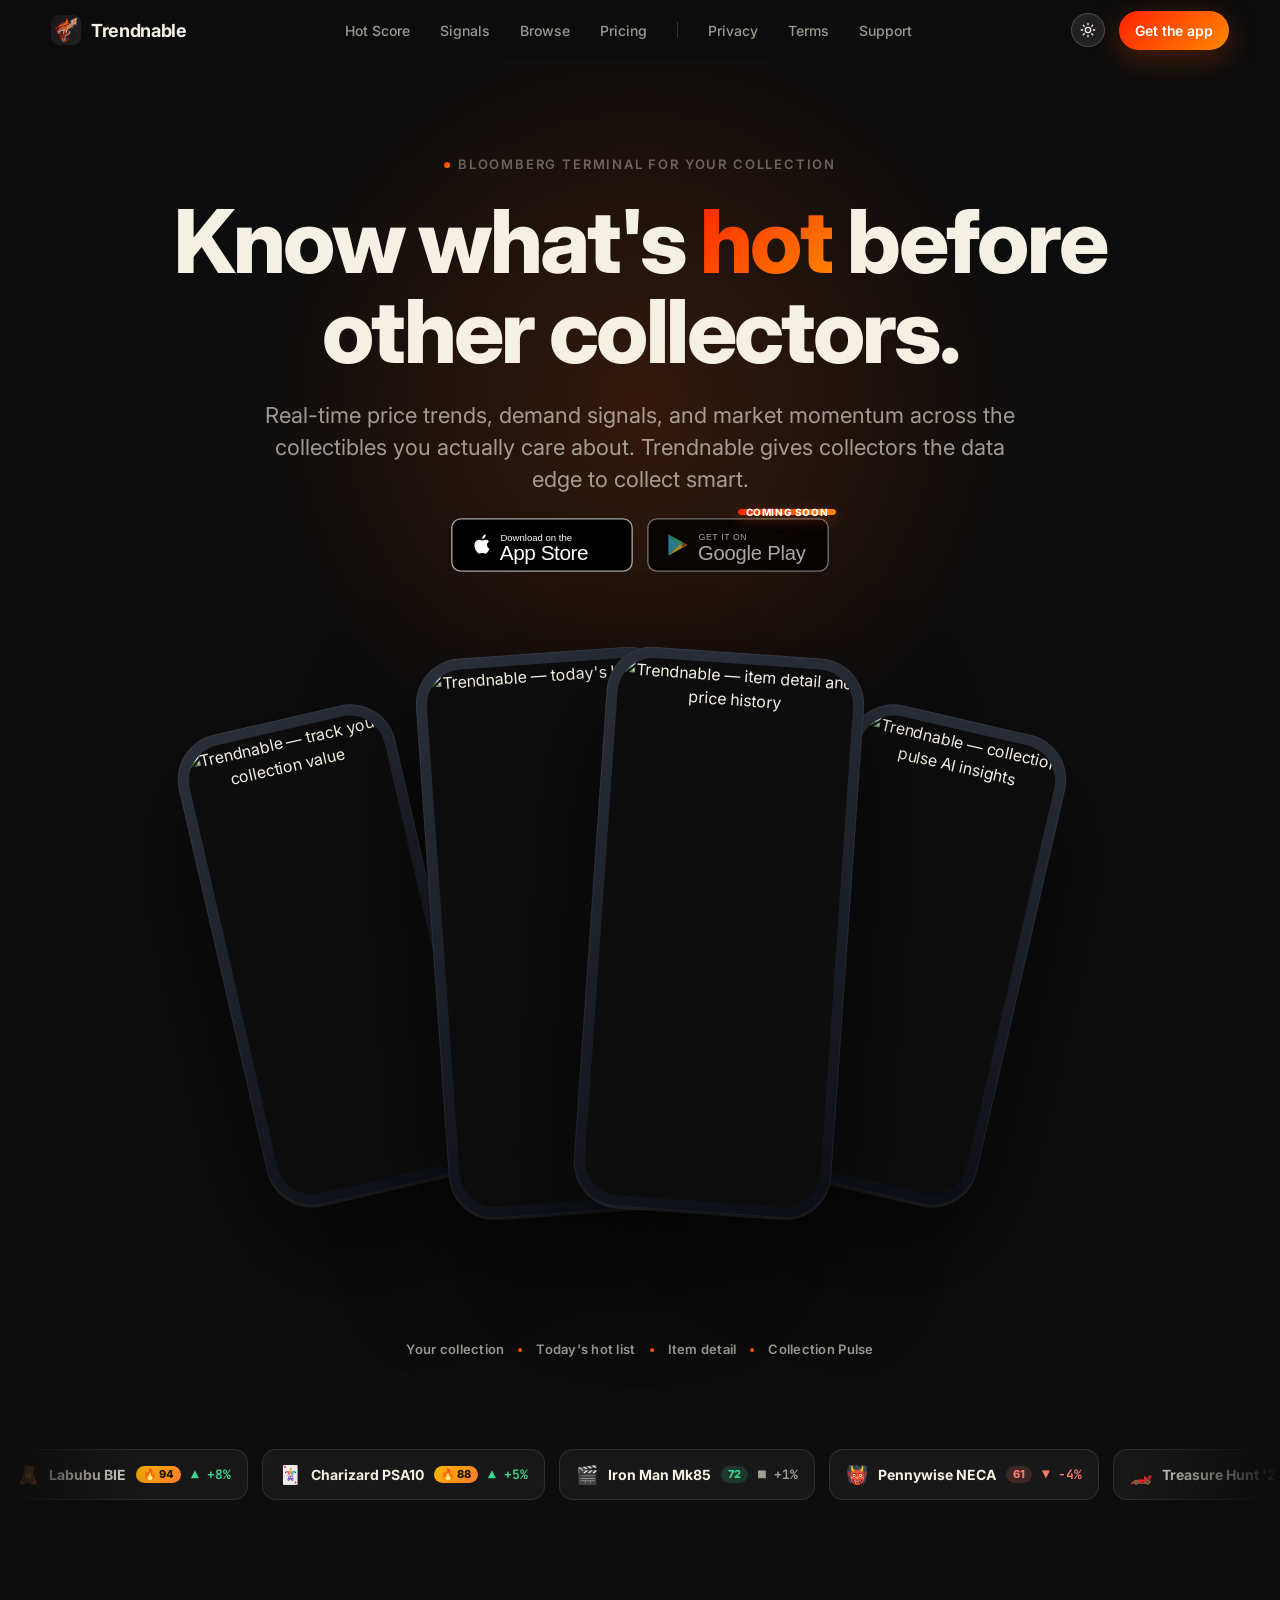
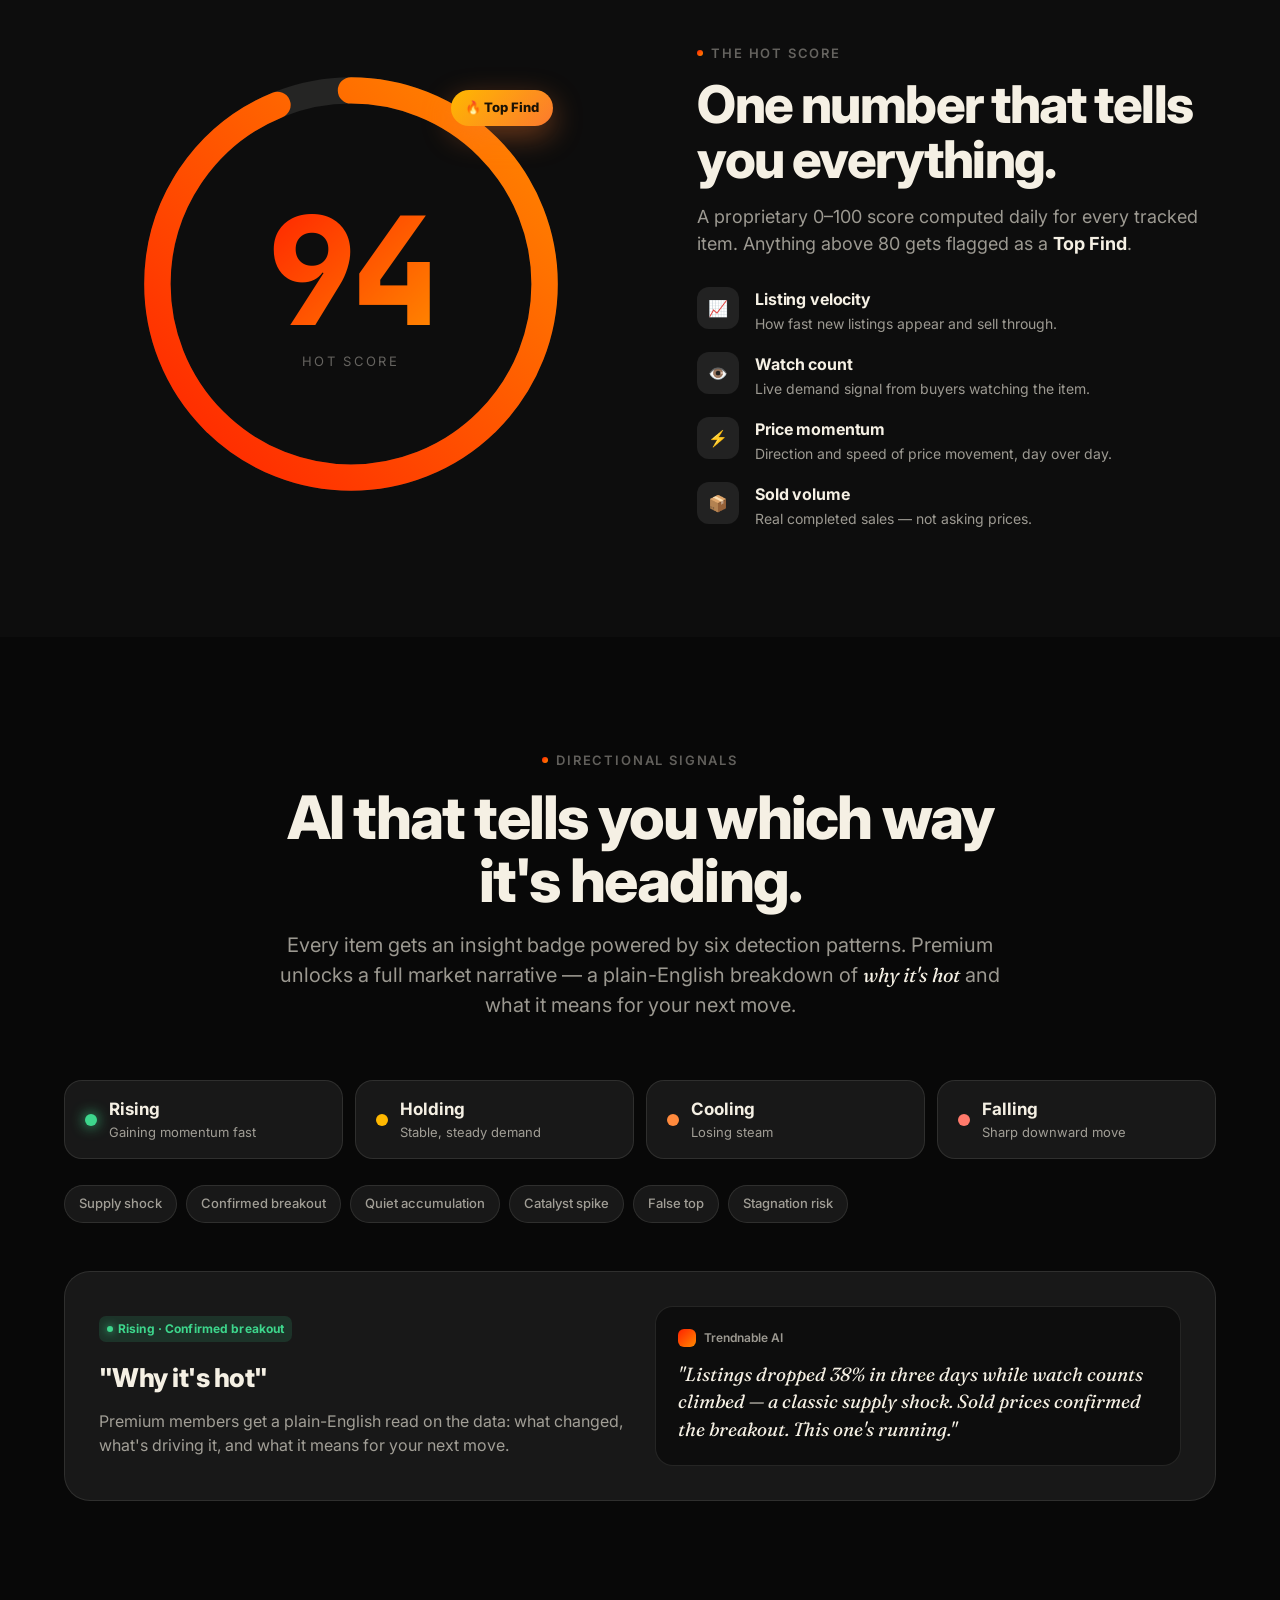
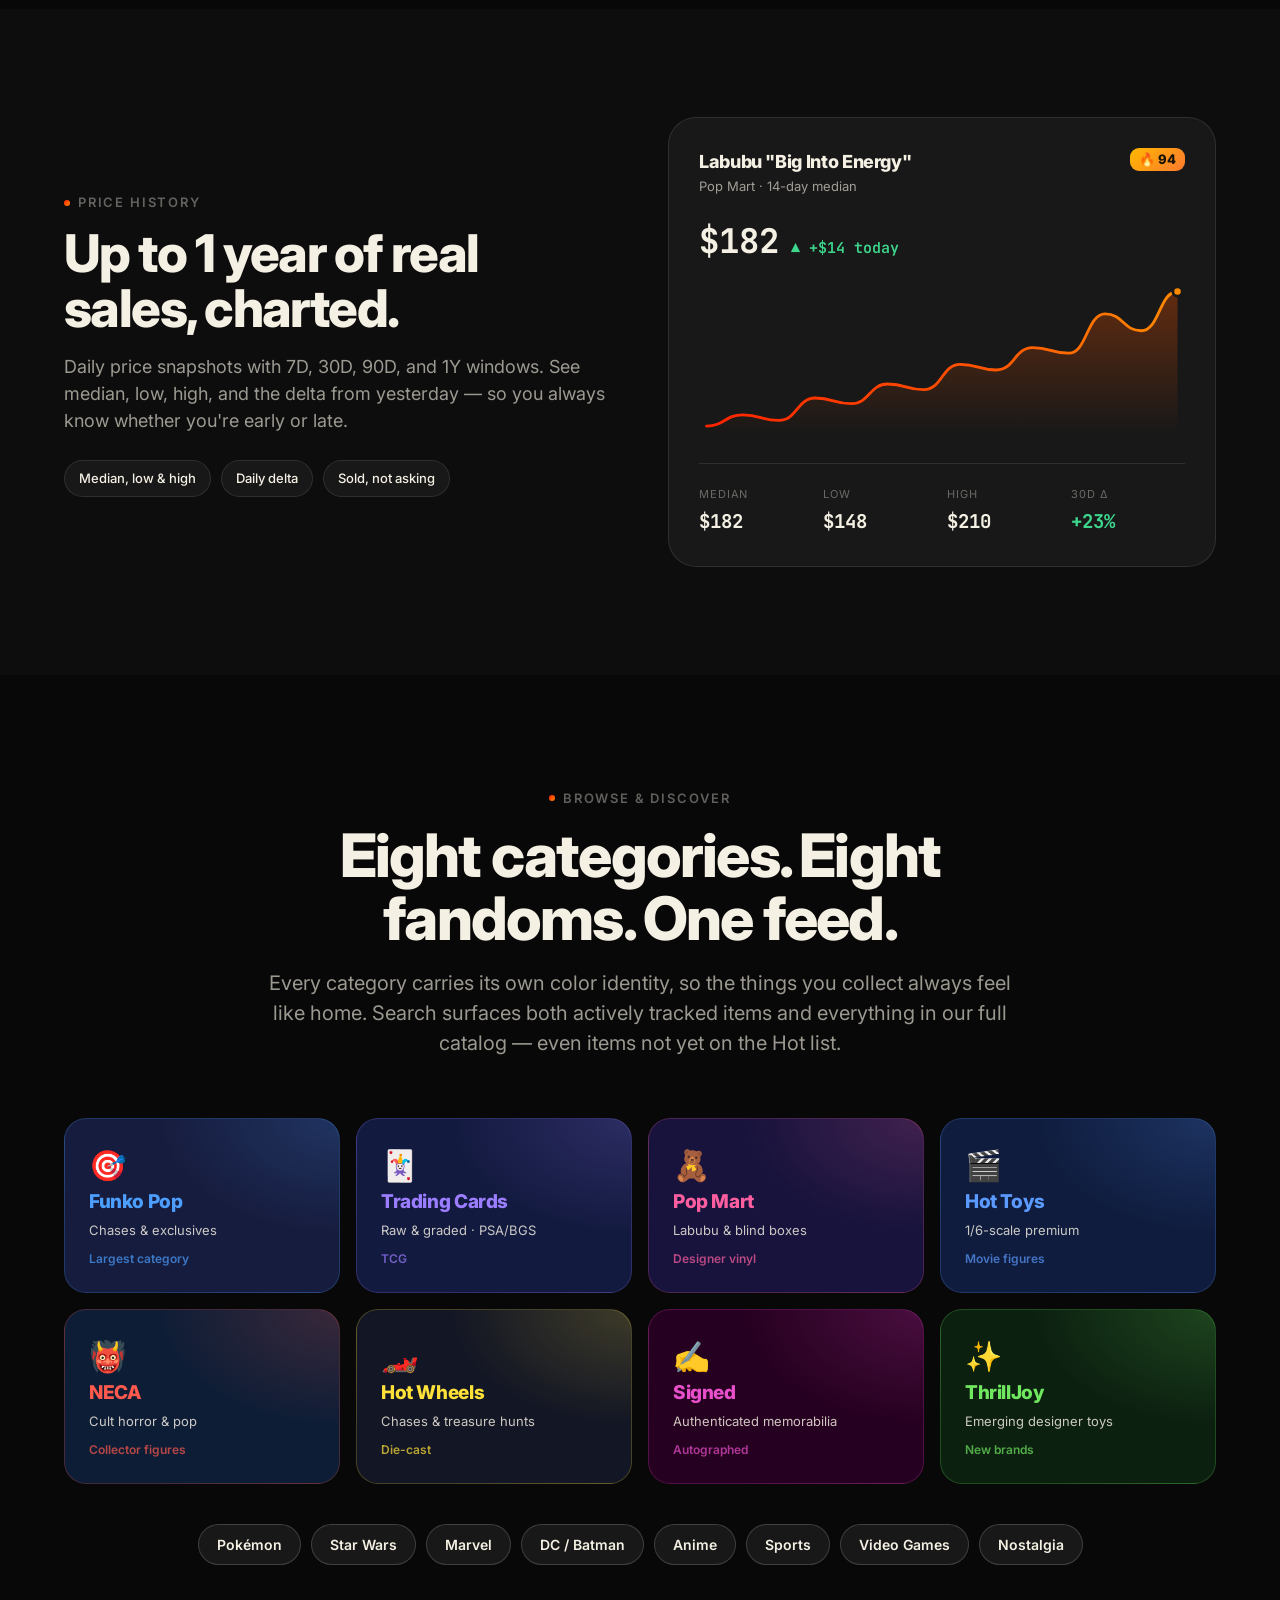
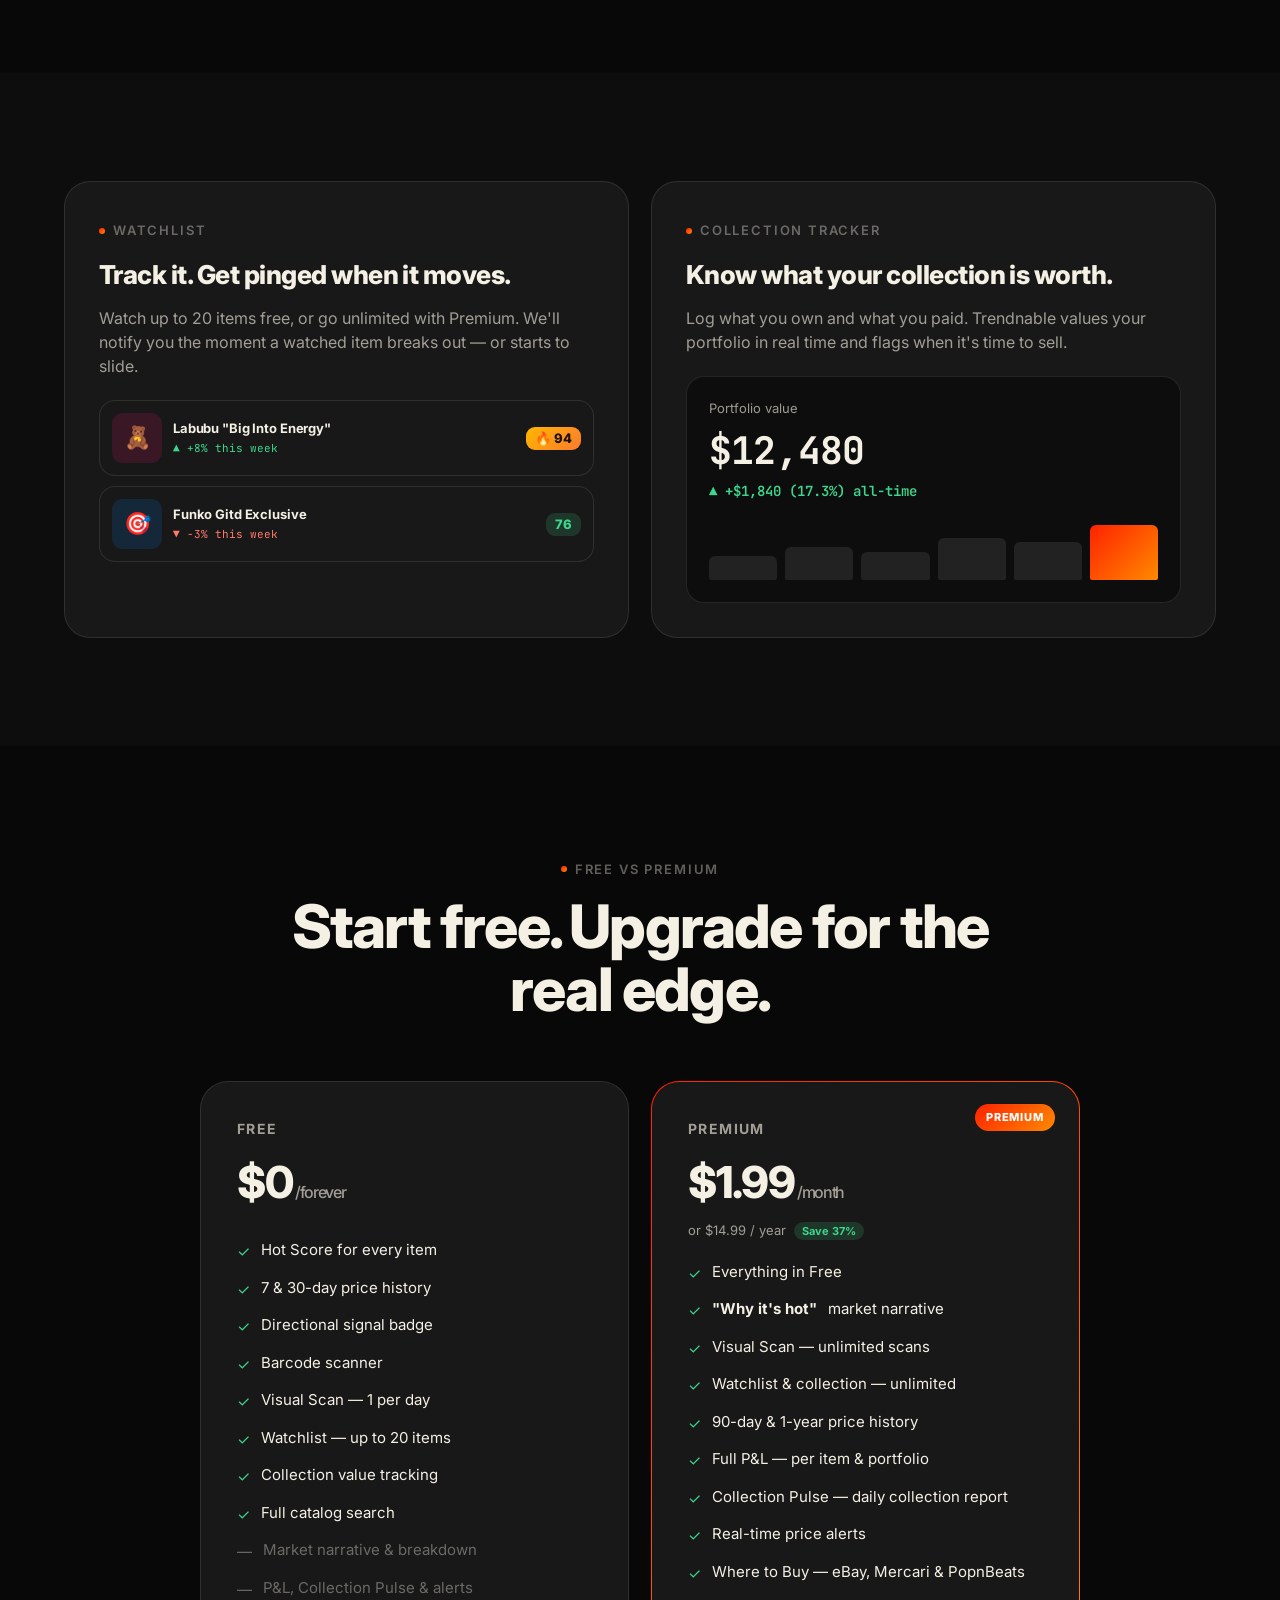
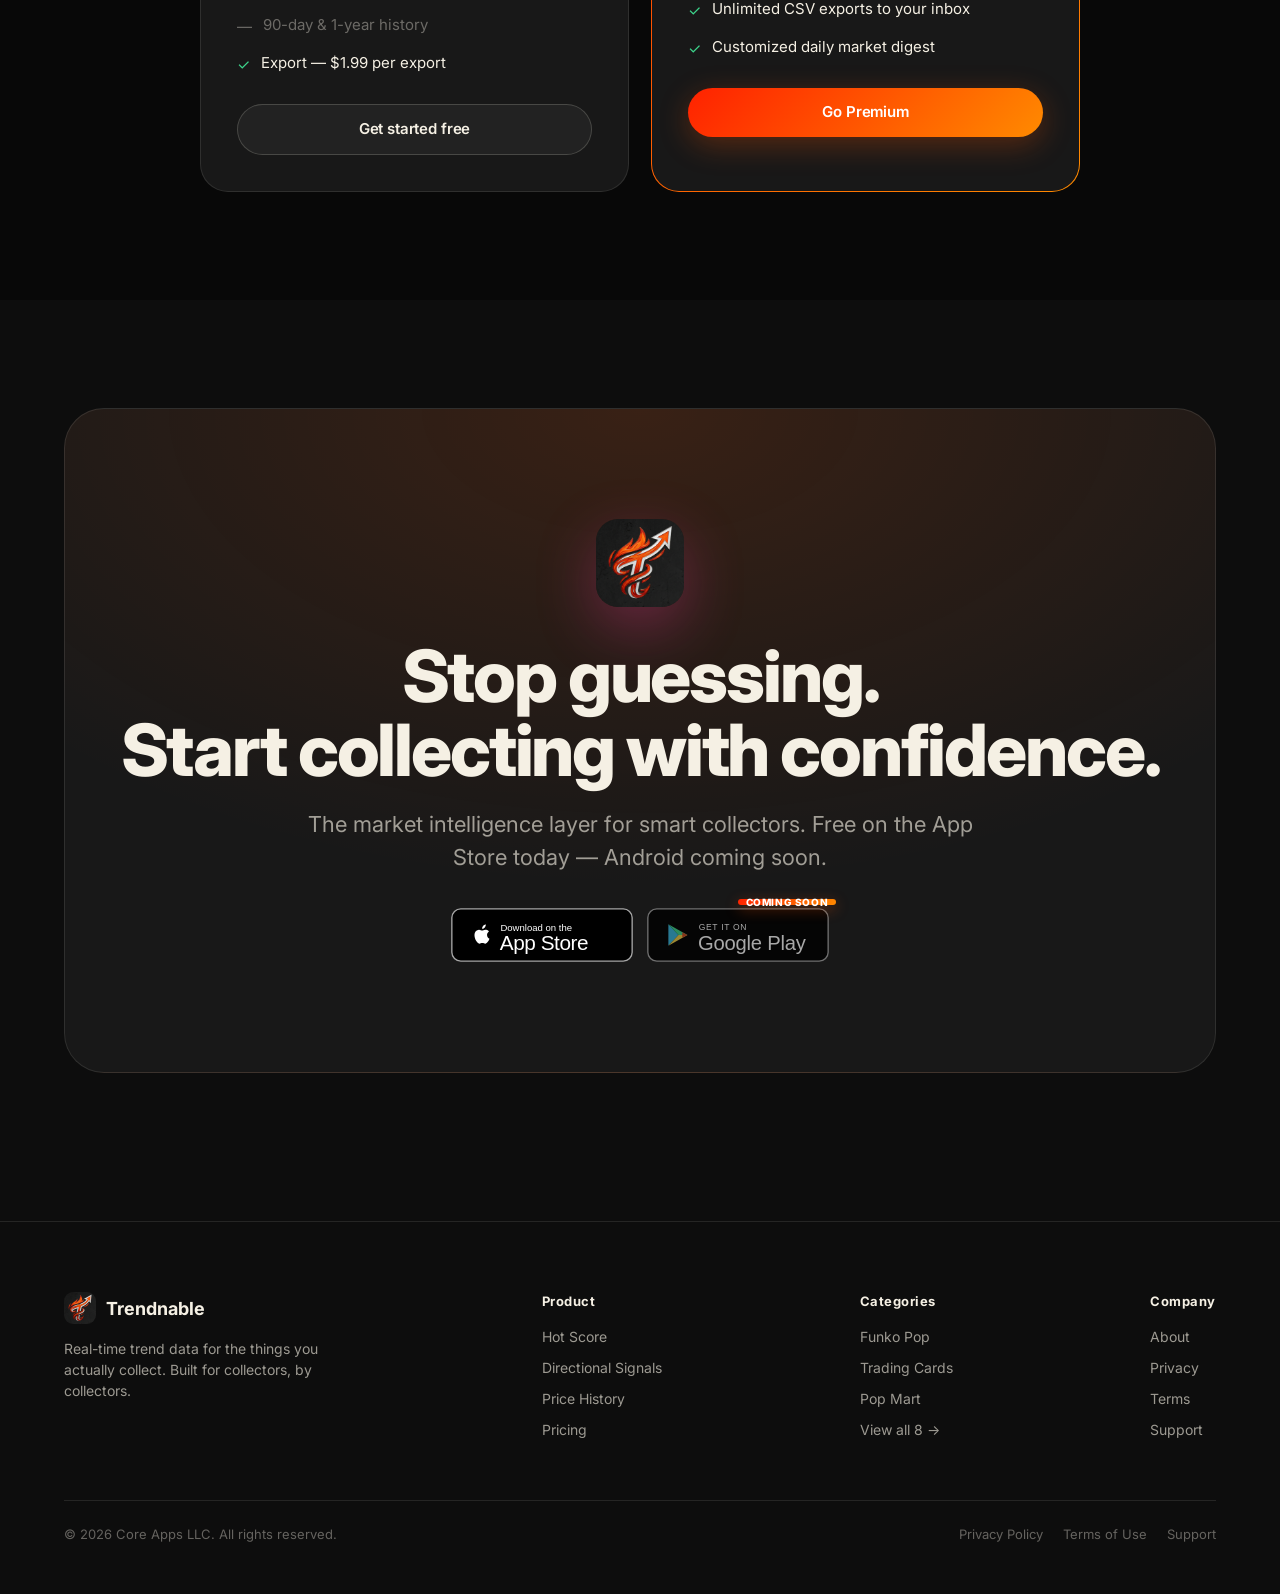
==== index.html @ 29c2dabf "Expand hero fan from 3 to 4 phones with new screenshots New filenames: trendnable_home, trendnable_s" ====
<!DOCTYPE html>
<html lang="en" data-theme="dark">
<head>
<meta charset="UTF-8" />
<meta name="viewport" content="width=device-width, initial-scale=1.0" />
<title>Trendnable — Market intelligence for serious collectors</title>
<meta name="description" content="Real-time price trends, demand signals, and market momentum across the collectibles you actually care about. Know what's hot before other collectors." />
<link rel="icon" href="assets/trendnable-logo.png" />
<link rel="apple-touch-icon" href="assets/trendnable-logo.png" />
<meta property="og:title" content="Trendnable — Market intelligence for collectors" />
<meta property="og:description" content="Real-time price trends, demand signals, and market momentum. Know what's hot before other collectors." />
<meta property="og:image" content="assets/trendnable-logo.png" />
<meta name="twitter:card" content="summary_large_image" />
<link rel="preconnect" href="https://fonts.googleapis.com" />
<link rel="preconnect" href="https://fonts.gstatic.com" crossorigin />
<link href="https://fonts.googleapis.com/css2?family=Inter:wght@400;500;600;700;800;900&family=Fraunces:ital,opsz,wght@1,9..144,400;1,9..144,500;1,9..144,600&family=JetBrains+Mono:wght@400;500;600;700&display=swap" rel="stylesheet" />
<link rel="stylesheet" href="styles.css" />
<script type="application/ld+json">
[
  {
    "@context": "https://schema.org",
    "@type": "SoftwareApplication",
    "name": "Trendnable",
    "applicationCategory": "UtilitiesApplication",
    "operatingSystem": "iOS",
    "url": "https://trendnable.app",
    "logo": "https://trendnable.app/assets/trendnable-logo.png",
    "description": "Market intelligence for collectors. Real-time Hot Scores, directional signals, and price history for Funko Pop, Trading Cards, Pop Mart, Hot Toys, NECA, Hot Wheels, and more.",
    "screenshot": "https://trendnable.app/assets/screens/hot.png",
    "offers": [
      {
        "@type": "Offer",
        "name": "Free",
        "price": "0",
        "priceCurrency": "USD"
      },
      {
        "@type": "Offer",
        "name": "Premium Monthly",
        "price": "1.99",
        "priceCurrency": "USD",
        "priceSpecification": {
          "@type": "UnitPriceSpecification",
          "price": "1.99",
          "priceCurrency": "USD",
          "billingDuration": "P1M"
        }
      },
      {
        "@type": "Offer",
        "name": "Premium Annual",
        "price": "14.99",
        "priceCurrency": "USD",
        "priceSpecification": {
          "@type": "UnitPriceSpecification",
          "price": "14.99",
          "priceCurrency": "USD",
          "billingDuration": "P1Y"
        }
      }
    ],
    "publisher": {
      "@type": "Organization",
      "name": "Core Apps LLC",
      "url": "http://thecoreapps.com/",
      "logo": "https://trendnable.app/assets/trendnable-logo.png",
      "contactPoint": {
        "@type": "ContactPoint",
        "email": "contact@trendnable.app",
        "contactType": "customer support"
      }
    }
  },
  {
    "@context": "https://schema.org",
    "@type": "FAQPage",
    "mainEntity": [
      {
        "@type": "Question",
        "name": "What is the Hot Score?",
        "acceptedAnswer": {
          "@type": "Answer",
          "text": "The Hot Score is a proprietary 0–100 score computed daily for every tracked collectible. It measures listing velocity, buyer watch count, price momentum, and sold volume. Items scoring above 80 are flagged as Top Finds."
        }
      },
      {
        "@type": "Question",
        "name": "What collectible categories does Trendnable cover?",
        "acceptedAnswer": {
          "@type": "Answer",
          "text": "Trendnable tracks eight categories: Funko Pop, Trading Cards, Pop Mart (Labubu & blind boxes), Hot Toys, NECA, Hot Wheels, Signed memorabilia, and ThrillJoy designer toys."
        }
      },
      {
        "@type": "Question",
        "name": "Is Trendnable free?",
        "acceptedAnswer": {
          "@type": "Answer",
          "text": "Yes. Trendnable is free to download on the App Store and includes Hot Scores, 7 and 30-day price history, directional signals, a barcode scanner, and a watchlist for up to 20 items. Free users can also purchase a one-time collection export for $1.99. Premium unlocks unlimited watchlist, AI narration, 90-day and 1-year charts, P&L tracking, price alerts, Visual Scan, unlimited collection exports, and more for $1.99/month or $14.99/year."
        }
      },
      {
        "@type": "Question",
        "name": "Where does Trendnable's price data come from?",
        "acceptedAnswer": {
          "@type": "Answer",
          "text": "Trendnable's price data is derived from publicly available eBay completed sales — real sold prices, not asking prices. Data is updated daily."
        }
      }
    ]
  }
]
</script>
</head>
<body>

<!-- ============ NAV ============ -->
<nav class="nav" id="nav">
  <div class="nav-inner">
    <a class="nav-brand" href="/">
      <img src="assets/trendnable-logo.png" alt="Trendnable" />
      <span class="name">Trendnable</span>
    </a>
    <div class="nav-links">
      <a href="#hotscore">Hot Score</a>
      <a href="#signals">Signals</a>
      <a href="#browse">Browse</a>
      <a href="#pricing">Pricing</a>
      <span class="sep"></span>
      <a href="/privacy">Privacy</a>
      <a href="/terms">Terms</a>
      <a href="/support">Support</a>
    </div>
    <div class="nav-right">
      <button class="theme-toggle" id="themeToggle" aria-label="Toggle theme">
        <svg id="themeIcon" width="16" height="16" viewBox="0 0 24 24" fill="none" stroke="currentColor" stroke-width="2" stroke-linecap="round" stroke-linejoin="round"><circle cx="12" cy="12" r="4"></circle><path d="M12 2v2M12 20v2M4.9 4.9l1.4 1.4M17.7 17.7l1.4 1.4M2 12h2M20 12h2M4.9 19.1l1.4-1.4M17.7 6.3l1.4-1.4"></path></svg>
      </button>
      <a href="#download" class="btn btn-primary btn-sm">Get the app</a>
    </div>
  </div>
</nav>

<span id="top"></span>

<!-- ============ HERO ============ -->
<header class="hero">
  <div class="hero-glow"></div>
  <div class="hero-inner wrap">
    <div class="reveal in">
      <span class="eyebrow"><span class="dot"></span>Bloomberg Terminal for your collection</span>
    </div>
    <h1 class="reveal in d1" id="heroHeadline">Know what's <span class="grad-text">hot</span> before other collectors.</h1>
    <p class="sub reveal in d2">Real-time price trends, demand signals, and market momentum across the collectibles you actually care about. Trendnable gives collectors the data edge to collect smart.</p>
    <div class="store-badges reveal in d3">
      <a href="#download" class="store-img" aria-label="Download on the App Store">
        <img src="assets/app-store-badge.svg" alt="Download on the App Store" />
      </a>
      <span class="store-img soon" aria-label="Android coming soon to Google Play">
        <span class="soon-tag">Coming soon</span>
        <img src="assets/google-play-badge.svg" alt="Get it on Google Play — coming soon" />
      </span>
    </div>
  </div>

  <!-- Hero device fan (real app screenshots) -->
  <div class="reveal in d3">
    <div class="hero-fan">
      <div class="phone p1">
        <div class="phone-screen"><img class="real-shot" src="assets/screens/trendnable_collection.PNG" alt="Trendnable — track your collection value" /></div>
      </div>
      <div class="phone p2 floaty">
        <div class="phone-screen"><img class="real-shot" src="assets/screens/trendnable_home.PNG" alt="Trendnable — today's hot list" /></div>
      </div>
      <div class="phone p3">
        <div class="phone-screen"><img class="real-shot" src="assets/screens/trendnable_sku.PNG" alt="Trendnable — item detail and price history" /></div>
      </div>
      <div class="phone p4">
        <div class="phone-screen"><img class="real-shot" src="assets/screens/trendnable_pulse.PNG" alt="Trendnable — collection pulse AI insights" /></div>
      </div>
    </div>
    <div class="hero-fan-cap">
      <span>Your collection</span>
      <span class="dotcap"></span>
      <span>Today's hot list</span>
      <span class="dotcap"></span>
      <span>Item detail</span>
      <span class="dotcap"></span>
      <span>Collection Pulse</span>
    </div>
  </div>
</header>

<!-- ============ MARQUEE / TICKER ============ -->
<section class="section-pad" style="padding-top: 30px; padding-bottom: 30px;">
  <div style="overflow: hidden; -webkit-mask-image: linear-gradient(90deg, transparent, #000 12%, #000 88%, transparent); mask-image: linear-gradient(90deg, transparent, #000 12%, #000 88%, transparent);">
    <div class="ticker-track" id="ticker" style="display: flex; gap: 14px; width: max-content;"></div>
  </div>
</section>

<!-- ============ HOT SCORE ============ -->
<section class="section-pad" id="hotscore">
  <div class="wrap">
    <div class="hotscore-grid">
      <div class="reveal">
        <div class="bigscore">
          <svg class="ring" viewBox="0 0 200 200" id="scoreRing">
            <defs>
              <linearGradient id="scoreGrad" x1="0" y1="0" x2="1" y2="1">
                <stop offset="0%" stop-color="#FF2200"/><stop offset="50%" stop-color="#FF5500"/><stop offset="100%" stop-color="#FF8A00"/>
              </linearGradient>
            </defs>
            <circle cx="100" cy="100" r="88" fill="none" stroke="var(--hairline)" stroke-width="12"/>
            <circle id="scoreArc" cx="100" cy="100" r="88" fill="none" stroke="url(#scoreGrad)" stroke-width="12" stroke-linecap="round" transform="rotate(-90 100 100)" stroke-dasharray="552.9" stroke-dashoffset="552.9"/>
          </svg>
          <div style="text-align:center;">
            <div class="num mono grad-text" id="scoreNum">0</div>
            <div class="lbl">Hot Score</div>
          </div>
          <div class="flame-tag">🔥 Top Find</div>
        </div>
      </div>
      <div>
        <span class="eyebrow reveal"><span class="dot"></span>The Hot Score</span>
        <h2 class="reveal d1" style="font-size: clamp(30px,4.4vw,52px); font-weight:800; letter-spacing:-0.03em; line-height:1.06; margin-top:14px;">One number that tells you everything.</h2>
        <p class="reveal d1" style="color:var(--muted); font-size:18px; margin-top:16px; line-height:1.5;">A proprietary 0–100 score computed daily for every tracked item. Anything above 80 gets flagged as a <strong style="color:var(--text)">Top Find</strong>.</p>
        <div class="factor-list">
          <div class="factor reveal d1"><div class="fi">📈</div><div><div class="ft">Listing velocity</div><div class="fd">How fast new listings appear and sell through.</div></div></div>
          <div class="factor reveal d2"><div class="fi">👁️</div><div><div class="ft">Watch count</div><div class="fd">Live demand signal from buyers watching the item.</div></div></div>
          <div class="factor reveal d2"><div class="fi">⚡</div><div><div class="ft">Price momentum</div><div class="fd">Direction and speed of price movement, day over day.</div></div></div>
          <div class="factor reveal d3"><div class="fi">📦</div><div><div class="ft">Sold volume</div><div class="fd">Real completed sales — not asking prices.</div></div></div>
        </div>
      </div>
    </div>
  </div>
</section>

<!-- ============ SIGNALS ============ -->
<section class="section-pad" id="signals" style="background: var(--bg-deep);">
  <div class="wrap">
    <div class="section-head">
      <span class="eyebrow reveal"><span class="dot"></span>Directional Signals</span>
      <h2 class="reveal d1">AI that tells you which way it's heading.</h2>
      <p class="reveal d1">Every item gets an insight badge powered by six detection patterns. Premium unlocks a full market narrative — a plain-English breakdown of <em class="serif" style="color:var(--text)">why it's hot</em> and what it means for your next move.</p>
    </div>

    <div class="sig-row reveal d1">
      <div class="sig-big"><span class="led" style="background:var(--pos); box-shadow:0 0 14px var(--pos);"></span><div><div class="st">Rising</div><div class="sd">Gaining momentum fast</div></div></div>
      <div class="sig-big"><span class="led" style="background:#FFB800;"></span><div><div class="st">Holding</div><div class="sd">Stable, steady demand</div></div></div>
      <div class="sig-big"><span class="led" style="background:var(--price);"></span><div><div class="st">Cooling</div><div class="sd">Losing steam</div></div></div>
      <div class="sig-big"><span class="led" style="background:var(--neg);"></span><div><div class="st">Falling</div><div class="sd">Sharp downward move</div></div></div>
    </div>

    <div class="patterns reveal d2">
      <span class="pattern-chip">Supply shock</span>
      <span class="pattern-chip">Confirmed breakout</span>
      <span class="pattern-chip">Quiet accumulation</span>
      <span class="pattern-chip">Catalyst spike</span>
      <span class="pattern-chip">False top</span>
      <span class="pattern-chip">Stagnation risk</span>
    </div>

    <div class="feature-grid" style="margin-top:48px;">
      <div class="fcard span2 reveal" style="display:grid; grid-template-columns: 1fr 1fr; gap:30px; align-items:center;">
        <div>
          <span class="sig rising" style="font-size:12px;"><span class="led"></span>Rising · Confirmed breakout</span>
          <h3 style="margin-top:16px;">"Why it's hot"</h3>
          <p>Premium members get a plain-English read on the data: what changed, what's driving it, and what it means for your next move.</p>
        </div>
        <div style="background:var(--bg); border:1px solid var(--hairline); border-radius:18px; padding:22px;">
          <div style="display:flex; gap:8px; align-items:center; color:var(--muted); font-size:12px; font-weight:600;"><span style="width:18px;height:18px;border-radius:6px;background:var(--grad);display:inline-block;"></span>Trendnable AI</div>
          <p class="serif" style="font-size:19px; line-height:1.45; margin-top:14px; color:var(--text);">"Listings dropped 38% in three days while watch counts climbed — a classic supply shock. Sold prices confirmed the breakout. This one's running."</p>
        </div>
      </div>
    </div>
  </div>
</section>

<!-- ============ PRICE HISTORY ============ -->
<section class="section-pad" id="prices">
  <div class="wrap">
    <div class="price-grid">
      <div>
        <span class="eyebrow reveal"><span class="dot"></span>Price History</span>
        <h2 class="reveal d1" style="font-size: clamp(30px,4.4vw,52px); font-weight:800; letter-spacing:-0.03em; line-height:1.06; margin-top:14px;">Up to 1 year of real sales, charted.</h2>
        <p class="reveal d1" style="color:var(--muted); font-size:18px; margin-top:16px; line-height:1.5;">Daily price snapshots with 7D, 30D, 90D, and 1Y windows. See median, low, high, and the delta from yesterday — so you always know whether you're early or late.</p>
        <div class="reveal d2" style="margin-top:26px; display:flex; gap:10px; flex-wrap:wrap;">
          <span class="pattern-chip" style="color:var(--text);">Median, low &amp; high</span>
          <span class="pattern-chip" style="color:var(--text);">Daily delta</span>
          <span class="pattern-chip" style="color:var(--text);">Sold, not asking</span>
        </div>
      </div>
      <div class="spark-card reveal d1">
        <div class="row">
          <div>
            <div style="font-weight:800; font-size:18px; letter-spacing:-0.02em;">Labubu "Big Into Energy"</div>
            <div style="color:var(--muted); font-size:13px; margin-top:2px;">Pop Mart · 14-day median</div>
          </div>
          <span class="score-pill hot">🔥 94</span>
        </div>
        <div style="margin-top:18px;">
          <span class="mono" style="font-size:34px; font-weight:700;">$182</span>
          <span class="mono" style="color:var(--pos); font-weight:600; font-size:15px; margin-left:8px;">▲ +$14 today</span>
        </div>
        <svg id="sparkSvg" viewBox="0 0 520 160" style="width:100%; height:auto; margin-top:18px; overflow:visible;">
          <defs>
            <linearGradient id="sparkFill" x1="0" y1="0" x2="0" y2="1">
              <stop offset="0%" stop-color="#FF5500" stop-opacity="0.32"/>
              <stop offset="100%" stop-color="#FF5500" stop-opacity="0"/>
            </linearGradient>
            <linearGradient id="sparkLine" x1="0" y1="0" x2="1" y2="0">
              <stop offset="0%" stop-color="#FF2200"/><stop offset="60%" stop-color="#FF5500"/><stop offset="100%" stop-color="#FF8A00"/>
            </linearGradient>
          </defs>
          <path id="sparkArea" fill="url(#sparkFill)" d=""></path>
          <path id="sparkPath" fill="none" stroke="url(#sparkLine)" stroke-width="3" stroke-linecap="round" stroke-linejoin="round" d=""></path>
          <circle id="sparkDot" r="5" fill="#FF8A00" stroke="var(--surface)" stroke-width="3"></circle>
        </svg>
        <div class="spark-stats">
          <div class="stat"><div class="k">Median</div><div class="v mono">$182</div></div>
          <div class="stat"><div class="k">Low</div><div class="v mono">$148</div></div>
          <div class="stat"><div class="k">High</div><div class="v mono">$210</div></div>
          <div class="stat"><div class="k">30d Δ</div><div class="v mono" style="color:var(--pos);">+23%</div></div>
        </div>
      </div>
    </div>
  </div>
</section>

<!-- ============ BROWSE / CATEGORIES ============ -->
<section class="section-pad" id="browse" style="background: var(--bg-deep);">
  <div class="wrap">
    <div class="section-head">
      <span class="eyebrow reveal"><span class="dot"></span>Browse &amp; Discover</span>
      <h2 class="reveal d1">Eight categories. Eight fandoms. One feed.</h2>
      <p class="reveal d1">Every category carries its own color identity, so the things you collect always feel like home. Search surfaces both actively tracked items and everything in our full catalog — even items not yet on the Hot list.</p>
    </div>
    <div class="cat-grid" id="catGrid"></div>
    <div class="fandom-row reveal d2" id="fandomRow"></div>
  </div>
</section>

<!-- ============ WATCHLIST + COLLECTION ============ -->
<section class="section-pad">
  <div class="wrap">
    <div class="feature-grid">
      <div class="fcard reveal">
        <span class="eyebrow"><span class="dot"></span>Watchlist</span>
        <h3 style="margin-top:14px;">Track it. Get pinged when it moves.</h3>
        <p>Watch up to 20 items free, or go unlimited with Premium. We'll notify you the moment a watched item breaks out — or starts to slide.</p>
        <div style="margin-top:22px; display:flex; flex-direction:column; gap:10px;">
          <div class="icard" style="margin:0;">
            <div class="thumb" style="background:rgba(190,24,93,0.2);">🧸</div>
            <div class="meta"><div class="t">Labubu "Big Into Energy"</div><div class="s mono" style="color:var(--pos);">▲ +8% this week</div></div>
            <div class="price-col"><div class="score-pill hot">🔥 94</div></div>
          </div>
          <div class="icard" style="margin:0;">
            <div class="thumb" style="background:rgba(8,105,191,0.2);">🎯</div>
            <div class="meta"><div class="t">Funko Gitd Exclusive</div><div class="s mono" style="color:var(--neg);">▼ −3% this week</div></div>
            <div class="price-col"><div class="score-pill warm">76</div></div>
          </div>
        </div>
      </div>
      <div class="fcard reveal d1">
        <span class="eyebrow"><span class="dot"></span>Collection Tracker</span>
        <h3 style="margin-top:14px;">Know what your collection is worth.</h3>
        <p>Log what you own and what you paid. Trendnable values your portfolio in real time and flags when it's time to sell.</p>
        <div style="margin-top:22px; background:var(--bg); border:1px solid var(--hairline); border-radius:18px; padding:22px;">
          <div style="color:var(--muted); font-size:13px;">Portfolio value</div>
          <div class="mono" style="font-size:38px; font-weight:700; letter-spacing:-0.02em; margin-top:4px;">$12,480</div>
          <div class="mono" style="color:var(--pos); font-weight:600; font-size:14px; margin-top:2px;">▲ +$1,840 (17.3%) all-time</div>
          <div style="margin-top:18px; display:flex; gap:8px; align-items:flex-end; height:60px;">
            <div style="flex:1; background:var(--surface-2); border-radius:6px 6px 2px 2px; height:40%;"></div>
            <div style="flex:1; background:var(--surface-2); border-radius:6px 6px 2px 2px; height:55%;"></div>
            <div style="flex:1; background:var(--surface-2); border-radius:6px 6px 2px 2px; height:48%;"></div>
            <div style="flex:1; background:var(--surface-2); border-radius:6px 6px 2px 2px; height:70%;"></div>
            <div style="flex:1; background:var(--surface-2); border-radius:6px 6px 2px 2px; height:64%;"></div>
            <div style="flex:1; background:var(--grad); border-radius:6px 6px 2px 2px; height:92%;"></div>
          </div>
        </div>
      </div>
    </div>
  </div>
</section>

<!-- ============ PRICING ============ -->
<section class="section-pad" id="pricing" style="background: var(--bg-deep);">
  <div class="wrap">
    <div class="section-head">
      <span class="eyebrow reveal"><span class="dot"></span>Free vs Premium</span>
      <h2 class="reveal d1">Start free. Upgrade for the real edge.</h2>
    </div>
    <div class="price-cards">
      <div class="plan reveal">
        <div class="pname">Free</div>
        <div class="pprice">$0<small> /forever</small></div>
        <ul>
          <li><span class="ck" style="color:var(--pos)">✓</span> Hot Score for every item</li>
          <li><span class="ck" style="color:var(--pos)">✓</span> 7 &amp; 30-day price history</li>
          <li><span class="ck" style="color:var(--pos)">✓</span> Directional signal badge</li>
          <li><span class="ck" style="color:var(--pos)">✓</span> Barcode scanner</li>
          <li><span class="ck" style="color:var(--pos)">✓</span> Visual Scan — 1 per day</li>
          <li><span class="ck" style="color:var(--pos)">✓</span> Watchlist — up to 20 items</li>
          <li><span class="ck" style="color:var(--pos)">✓</span> Collection value tracking</li>
          <li><span class="ck" style="color:var(--pos)">✓</span> Full catalog search</li>
          <li class="off"><span class="ck">—</span> Market narrative &amp; breakdown</li>
          <li class="off"><span class="ck">—</span> P&amp;L, Collection Pulse &amp; alerts</li>
          <li class="off"><span class="ck">—</span> 90-day &amp; 1-year history</li>
          <li><span class="ck" style="color:var(--pos)">✓</span> Export — $1.99 per export</li>
        </ul>
        <a href="#download" class="btn btn-ghost" style="margin-top:28px; width:100%; justify-content:center;">Get started free</a>
      </div>
      <div class="plan premium reveal d1">
        <div class="badge-prem">Premium</div>
        <div class="pname">Premium</div>
        <div class="pprice">$1.99<small> /month</small></div>
        <div style="font-size:13px; color:var(--muted); margin-top:6px;">or $14.99 / year &nbsp;<span style="background:rgba(61,214,140,0.16); color:var(--pos); font-size:11px; font-weight:700; padding:2px 8px; border-radius:999px;">Save 37%</span></div>
        <ul style="margin-top:20px;">
          <li><span class="ck" style="color:var(--pos)">✓</span> Everything in Free</li>
          <li><span class="ck" style="color:var(--pos)">✓</span> <strong>"Why it's hot"</strong> market narrative</li>
          <li><span class="ck" style="color:var(--pos)">✓</span> Visual Scan — unlimited scans</li>
          <li><span class="ck" style="color:var(--pos)">✓</span> Watchlist &amp; collection — unlimited</li>
          <li><span class="ck" style="color:var(--pos)">✓</span> 90-day &amp; 1-year price history</li>
          <li><span class="ck" style="color:var(--pos)">✓</span> Full P&amp;L — per item &amp; portfolio</li>
          <li><span class="ck" style="color:var(--pos)">✓</span> Collection Pulse — daily collection report</li>
          <li><span class="ck" style="color:var(--pos)">✓</span> Real-time price alerts</li>
          <li><span class="ck" style="color:var(--pos)">✓</span> Where to Buy — eBay, Mercari &amp; PopnBeats</li>
          <li><span class="ck" style="color:var(--pos)">✓</span> Unlimited CSV exports to your inbox</li>
          <li><span class="ck" style="color:var(--pos)">✓</span> Customized daily market digest</li>
        </ul>
        <a href="#download" class="btn btn-primary" style="margin-top:28px; width:100%; justify-content:center;">Go Premium</a>
      </div>
    </div>
  </div>
</section>

<!-- ============ FINAL CTA ============ -->
<section class="section-pad" id="download">
  <div class="wrap">
    <div class="finalcta reveal">
      <img src="assets/trendnable-logo.png" alt="" style="width:88px; height:88px; border-radius:22px; box-shadow:0 20px 60px rgba(255,63,164,0.3);" />
      <h2 style="margin-top:26px;">Stop guessing.<br/>Start collecting with confidence.</h2>
      <p>The market intelligence layer for smart collectors. Free on the App Store today — Android coming soon.</p>
      <div class="store-badges" style="margin-top:34px;">
        <a href="#" class="store-img" aria-label="Download on the App Store">
          <img src="assets/app-store-badge.svg" alt="Download on the App Store" />
        </a>
        <span class="store-img soon" aria-label="Android coming soon to Google Play">
          <span class="soon-tag">Coming soon</span>
          <img src="assets/google-play-badge.svg" alt="Get it on Google Play — coming soon" />
        </span>
      </div>
    </div>
  </div>
</section>

<!-- ============ FOOTER ============ -->
<footer>
  <div class="wrap">
    <div class="foot-grid">
      <div class="foot-brand">
        <div class="row"><img src="assets/trendnable-logo.png" alt="Trendnable" /><span style="font-weight:700; font-size:18px;">Trendnable</span></div>
        <p>Real-time trend data for the things you actually collect. Built for collectors, by collectors.</p>
      </div>
      <div class="foot-col">
        <h4>Product</h4>
        <a href="#hotscore">Hot Score</a>
        <a href="#signals">Directional Signals</a>
        <a href="#prices">Price History</a>
        <a href="#pricing">Pricing</a>
      </div>
      <div class="foot-col">
        <h4>Categories</h4>
        <a href="#browse">Funko Pop</a>
        <a href="#browse">Trading Cards</a>
        <a href="#browse">Pop Mart</a>
        <a href="#browse">View all 8 →</a>
      </div>
      <div class="foot-col">
        <h4>Company</h4>
        <a href="#">About</a>
        <a href="/privacy">Privacy</a>
        <a href="/terms">Terms</a>
        <a href="/support">Support</a>
      </div>
    </div>
    <div class="foot-bottom">
      <span>© 2026 <a href="http://thecoreapps.com/" target="_blank" rel="noopener" style="color:inherit; text-decoration:none;">Core Apps LLC</a>. All rights reserved.</span>
      <span style="display:flex; gap:20px; flex-wrap:wrap;"><a href="/privacy" style="color:inherit; text-decoration:none;">Privacy Policy</a><a href="/terms" style="color:inherit; text-decoration:none;">Terms of Use</a><a href="/support" style="color:inherit; text-decoration:none;">Support</a></span>
    </div>
  </div>
</footer>

<script src="app.js"></script>
</body>
</html>
---- styles.css ----
/* ============================================================
   Trendnable — Landing Page
   Type: Inter (UI) · Fraunces italic (editorial) · JetBrains Mono (numbers)
   ============================================================ */

:root {
  /* Brand */
  --accent: #FF5500;
  --gold: #FFB800;
  --price: #FF8A3D;

  /* Signature brand gradient — fire palette */
  --grad: linear-gradient(135deg, #FF2200 0%, #FF5500 50%, #FF8A00 100%);
  --grad-soft: linear-gradient(115deg, #FF5500, #FF8A3D 70%, #FFB800);

  /* Dark theme (default) */
  --bg: #0D0D0D;
  --bg-deep: #080808;
  --surface: #181818;
  --surface-2: #222222;
  --text: #F5F0E4;
  --muted: rgba(245, 240, 228, 0.62);
  --faint: rgba(245, 240, 228, 0.38);
  --hairline: rgba(245, 240, 228, 0.10);
  --hairline-strong: rgba(245, 240, 228, 0.18);
  --pos: #3DD68C;
  --neg: #FF7A6B;
  --nav-bg: rgba(13, 13, 13, 0.82);
  --card-glow: rgba(255, 85, 0, 0.18);
}

[data-theme="light"] {
  --bg: #F7F4ED;
  --bg-deep: #EFEAE0;
  --surface: #FFFFFF;
  --surface-2: #EFEAE0;
  --text: #15171A;
  --muted: rgba(21, 23, 26, 0.62);
  --faint: rgba(21, 23, 26, 0.40);
  --hairline: rgba(21, 23, 26, 0.10);
  --hairline-strong: rgba(21, 23, 26, 0.16);
  --pos: #16A06B;
  --neg: #D04848;
  --nav-bg: rgba(247, 244, 237, 0.82);
  --card-glow: rgba(255, 85, 0, 0.12);
}

* { margin: 0; padding: 0; box-sizing: border-box; }

html { scroll-behavior: smooth; }
@media (prefers-reduced-motion: reduce) { html { scroll-behavior: auto; } }

body {
  font-family: "Inter", -apple-system, BlinkMacSystemFont, sans-serif;
  background: var(--bg);
  color: var(--text);
  -webkit-font-smoothing: antialiased;
  text-rendering: optimizeLegibility;
  overflow-x: hidden;
  transition: background 0.5s ease, color 0.5s ease;
  line-height: 1.5;
}

.mono { font-family: "JetBrains Mono", ui-monospace, monospace; font-feature-settings: "tnum"; }
.serif { font-family: "Fraunces", Georgia, serif; font-style: italic; }

::selection { background: rgba(255, 85, 0, 0.32); color: var(--text); }

/* ---------- Layout helpers ---------- */
.wrap { width: min(1200px, 90vw); margin: 0 auto; }
.narrow { width: min(840px, 90vw); margin: 0 auto; }
section { position: relative; }

.eyebrow {
  font-size: 13px; font-weight: 600; letter-spacing: 0.14em; text-transform: uppercase;
  color: var(--faint);
  display: inline-flex; align-items: center; gap: 8px; white-space: nowrap;
}
.eyebrow .dot { width: 6px; height: 6px; border-radius: 50%; background: var(--grad); }

.grad-text {
  background: var(--grad);
  -webkit-background-clip: text; background-clip: text;
  -webkit-text-fill-color: transparent; color: transparent;
}

/* ---------- Buttons ---------- */
.btn {
  display: inline-flex; align-items: center; gap: 8px;
  font-size: 15px; font-weight: 600; letter-spacing: -0.01em;
  padding: 13px 22px; border-radius: 980px; border: none; cursor: pointer;
  text-decoration: none; color: #fff; position: relative;
  transition: transform 0.25s cubic-bezier(.2,.8,.2,1), box-shadow 0.25s, filter 0.25s;
  white-space: nowrap;
}
.btn-primary { background: var(--grad); color: #fff; box-shadow: 0 8px 30px rgba(255, 85, 0, 0.28); }
.btn-primary:hover { transform: translateY(-2px); filter: brightness(1.06); box-shadow: 0 14px 44px rgba(255, 85, 0, 0.4); }
.btn-ghost { background: var(--surface-2); color: var(--text); border: 1px solid var(--hairline-strong); }
.btn-ghost:hover { transform: translateY(-2px); background: var(--surface); }
.btn-sm { padding: 9px 16px; font-size: 14px; }

/* ---------- Nav ---------- */
.nav {
  position: fixed; top: 0; left: 0; right: 0; z-index: 100;
  backdrop-filter: saturate(180%) blur(20px); -webkit-backdrop-filter: saturate(180%) blur(20px);
  background: var(--nav-bg);
  border-bottom: 1px solid transparent;
  transition: border-color 0.4s, background 0.4s;
}
.nav.scrolled { border-bottom-color: var(--hairline); }
.nav-inner { width: min(1200px, 92vw); margin: 0 auto; height: 60px; display: flex; align-items: center; justify-content: space-between; }
.nav-brand { display: flex; align-items: center; gap: 10px; text-decoration: none; color: var(--text); }
.nav-brand img { width: 30px; height: 30px; border-radius: 8px; }
.nav-brand .name { font-weight: 700; font-size: 18px; letter-spacing: -0.02em; }
.nav-links { display: flex; align-items: center; gap: 30px; }
.nav-links a { color: var(--muted); text-decoration: none; font-size: 14px; font-weight: 500; transition: color 0.2s; }
.nav-links a:hover { color: var(--text); }
.nav-links a.active { color: var(--text); }
.nav-links .sep { width: 1px; height: 16px; background: var(--hairline-strong); }
.nav-right { display: flex; align-items: center; gap: 14px; }
.theme-toggle {
  width: 34px; height: 34px; border-radius: 50%; border: 1px solid var(--hairline-strong);
  background: var(--surface-2); color: var(--text); cursor: pointer; display: grid; place-items: center;
  transition: transform 0.3s, background 0.2s;
}
.theme-toggle:hover { transform: rotate(-20deg); }
@media (max-width: 820px) { .nav-links { display: none; } }

/* ---------- Hero ---------- */
.hero { padding: 150px 0 60px; text-align: center; overflow: hidden; position: relative; }
.hero-glow {
  position: absolute; top: -10%; left: 50%; transform: translateX(-50%);
  width: 1100px; height: 1100px; pointer-events: none; z-index: 0;
  background: radial-gradient(closest-side, var(--card-glow), transparent 70%);
  opacity: 0.9;
}
.hero-inner { position: relative; z-index: 1; }
.hero h1 {
  font-size: clamp(40px, 7vw, 88px); font-weight: 800; letter-spacing: -0.03em;
  line-height: 1.02; max-width: 16ch; margin: 22px auto 0;
}
.hero .sub {
  font-size: clamp(17px, 2.2vw, 22px); color: var(--muted); max-width: 56ch;
  margin: 24px auto 0; line-height: 1.45;
}
.hero-cta { margin-top: 36px; display: flex; gap: 14px; justify-content: center; align-items: center; flex-wrap: wrap; }
.store-badges { margin-top: 22px; display: flex; gap: 14px; justify-content: center; align-items: center; flex-wrap: wrap; }

.store-img { display: inline-block; position: relative; transition: transform 0.25s, filter 0.25s; line-height: 0; }
.store-img img { height: 54px; width: auto; display: block; border-radius: 8px; }
a.store-img:hover { transform: translateY(-2px); filter: brightness(1.08); }
.store-img.soon { cursor: default; }
.store-img.soon img { filter: grayscale(0.35) brightness(0.82); opacity: 0.78; }
.store-img.soon .soon-tag {
  position: absolute; top: -9px; right: -7px; z-index: 2;
  font-size: 10px; font-weight: 800; letter-spacing: 0.06em; text-transform: uppercase;
  background: var(--grad); color: #fff; padding: 3px 8px; border-radius: 980px;
  box-shadow: 0 4px 14px rgba(255,85,0,0.4); white-space: nowrap;
}

/* ---------- Phone frame ---------- */
.phone {
  position: relative; width: 300px; aspect-ratio: 300 / 620;
  border-radius: 46px; padding: 11px;
  background: linear-gradient(160deg, #2a2f3a, #0c0f16);
  box-shadow: 0 50px 110px rgba(0,0,0,0.55), 0 0 0 1px rgba(255,255,255,0.06) inset, 0 2px 0 rgba(255,255,255,0.12);
}
[data-theme="light"] .phone { box-shadow: 0 50px 110px rgba(20,30,50,0.28), 0 0 0 1px rgba(255,255,255,0.5) inset; }
.phone-screen {
  position: relative; width: 100%; height: 100%; border-radius: 36px; overflow: hidden;
  background: var(--bg); color: var(--text);
}

/* Hero device fan (real app screenshots) */
.hero-fan { position: relative; width: 900px; max-width: 100%; height: 690px; margin: 52px auto 0; }
.hero-fan .phone { position: absolute; top: 0; left: 50%; aspect-ratio: 1320 / 2868; }
.hero-fan .phone.p1 { width: 222px; margin-left: -420px; top: 90px; transform: rotate(-13deg); z-index: 1; }
.hero-fan .phone.p2 { width: 258px; margin-left: -208px; top: 28px; transform: rotate(-4deg);  z-index: 3; }
.hero-fan .phone.p3 { width: 258px; margin-left: -50px;  top: 28px; transform: rotate(4deg);   z-index: 3; }
.hero-fan .phone.p4 { width: 222px; margin-left: 162px;  top: 90px; transform: rotate(13deg);  z-index: 1; }
.real-shot { width: 100%; height: 100%; object-fit: cover; object-position: top center; display: block; }
.hero-fan-cap {
  display: flex; gap: 14px; justify-content: center; align-items: center; flex-wrap: wrap;
  margin: 26px auto 0; font-size: 13px; font-weight: 600; letter-spacing: 0.02em; color: var(--muted);
}
.hero-fan-cap .dotcap { width: 4px; height: 4px; border-radius: 50%; background: var(--grad); flex-shrink: 0; }

@media (max-width: 960px) {
  .hero-fan { transform: scale(0.76); transform-origin: top center; height: 540px; }
  .hero-fan-cap { margin-top: 6px; }
}
@media (max-width: 600px) {
  .hero-fan { transform: none; height: auto; width: auto; }
  .hero-fan .phone.p1, .hero-fan .phone.p4 { display: none; }
  .hero-fan .phone.p2 { position: relative; left: auto; top: auto; margin: 0 auto 0 calc(50% - 140px); transform: rotate(-4deg); width: min(260px, 75vw); }
  .hero-fan .phone.p3 { position: absolute; top: 24px; left: 50%; margin-left: 10px; transform: rotate(4deg); width: min(260px, 75vw); }
}

/* in-app item card */
.icard {
  background: var(--surface); border: 1px solid var(--hairline); border-radius: 16px;
  padding: 12px; margin-bottom: 10px; display: flex; gap: 11px; align-items: center; position: relative; overflow: hidden;
}
.icard .thumb { width: 50px; height: 50px; border-radius: 11px; flex-shrink: 0; display: grid; place-items: center; font-size: 22px; }
.icard .meta { flex: 1; min-width: 0; }
.icard .meta .t { font-size: 13px; font-weight: 700; letter-spacing: -0.01em; white-space: nowrap; overflow: hidden; text-overflow: ellipsis; }
.icard .meta .s { font-size: 11px; color: var(--muted); margin-top: 2px; }
.icard .price-col { text-align: right; flex-shrink: 0; }
.icard .price-col .p { font-size: 14px; font-weight: 700; }

.score-pill {
  display: inline-flex; align-items: center; gap: 4px; font-weight: 800; font-size: 13px;
  padding: 5px 9px; border-radius: 9px; line-height: 1;
}
.score-pill.hot { background: linear-gradient(135deg, #FFB800, #FC792E); color: #1a1205; }
.score-pill.warm { background: rgba(61, 214, 140, 0.16); color: var(--pos); }
.score-pill.cool { background: rgba(255, 122, 107, 0.16); color: var(--neg); }

.sig {
  display: inline-flex; align-items: center; gap: 5px; font-size: 10px; font-weight: 700;
  padding: 4px 8px; border-radius: 7px; letter-spacing: 0.01em;
}
.sig .led { width: 6px; height: 6px; border-radius: 50%; }
.sig.rising { background: rgba(61,214,140,0.14); color: var(--pos); }
.sig.rising .led { background: var(--pos); box-shadow: 0 0 8px var(--pos); }
.sig.holding { background: rgba(255,184,0,0.16); color: #FFB800; }
.sig.holding .led { background: #FFB800; }
.sig.cooling { background: rgba(252,121,46,0.16); color: var(--price); }
.sig.cooling .led { background: var(--price); }
.sig.falling { background: rgba(255,122,107,0.16); color: var(--neg); }
.sig.falling .led { background: var(--neg); }

/* ---------- Generic section ---------- */
.section-pad { padding: clamp(80px, 12vh, 150px) 0; }
.section-head { text-align: center; max-width: 760px; margin: 0 auto 60px; }
.section-head h2 {
  font-size: clamp(32px, 5vw, 60px); font-weight: 800; letter-spacing: -0.03em; line-height: 1.05; margin-top: 16px;
}
.section-head p { font-size: clamp(16px, 2vw, 20px); color: var(--muted); margin-top: 18px; line-height: 1.5; }

/* ---------- Hot score showcase ---------- */
.hotscore-grid { display: grid; grid-template-columns: 1.05fr 0.95fr; gap: 60px; align-items: center; }
@media (max-width: 920px) { .hotscore-grid { grid-template-columns: 1fr; gap: 44px; } }
.bigscore {
  position: relative; aspect-ratio: 1; width: min(440px, 80vw); margin: 0 auto;
  display: grid; place-items: center; border-radius: 50%;
}
.bigscore .ring { position: absolute; inset: 0; }
.bigscore .num { font-size: clamp(90px, 16vw, 150px); font-weight: 800; letter-spacing: -0.04em; line-height: 1; }
.bigscore .lbl { font-size: 13px; letter-spacing: 0.18em; text-transform: uppercase; color: var(--faint); margin-top: 6px; }
.flame-tag {
  position: absolute; top: 6%; right: 4%; background: linear-gradient(135deg, #FFB800, #FC792E);
  color: #1a1205; font-weight: 800; font-size: 13px; padding: 8px 14px; border-radius: 980px;
  display: flex; align-items: center; gap: 6px; box-shadow: 0 10px 30px rgba(252,121,46,0.4);
}
.factor-list { display: flex; flex-direction: column; gap: 18px; margin-top: 30px; }
.factor { display: flex; gap: 16px; align-items: flex-start; }
.factor .fi { width: 42px; height: 42px; border-radius: 12px; flex-shrink: 0; display: grid; place-items: center; background: var(--surface-2); }
.factor .ft { font-size: 16px; font-weight: 700; letter-spacing: -0.01em; }
.factor .fd { font-size: 14px; color: var(--muted); margin-top: 2px; }

/* ---------- Feature cards ---------- */
.feature-grid { display: grid; grid-template-columns: repeat(2, 1fr); gap: 22px; }
@media (max-width: 820px) { .feature-grid { grid-template-columns: 1fr; } }
.fcard {
  background: var(--surface); border: 1px solid var(--hairline); border-radius: 26px;
  padding: 34px; position: relative; overflow: hidden;
  transition: transform 0.4s cubic-bezier(.2,.8,.2,1), border-color 0.4s;
}
.fcard:hover { transform: translateY(-4px); border-color: var(--hairline-strong); }
.fcard h3 { font-size: 26px; font-weight: 800; letter-spacing: -0.02em; }
.fcard p { color: var(--muted); margin-top: 12px; font-size: 16px; line-height: 1.5; }
.fcard.span2 { grid-column: span 2; }
@media (max-width: 820px) { .fcard.span2 { grid-column: span 1; } }

/* Signal badges grid */
.sig-row { display: flex; flex-wrap: wrap; gap: 12px; margin-top: 28px; }
.sig-big {
  display: flex; align-items: center; gap: 12px; padding: 16px 20px; border-radius: 18px;
  border: 1px solid var(--hairline); background: var(--surface); flex: 1 1 200px;
  transition: transform 0.3s, border-color 0.3s;
}
.sig-big:hover { transform: translateY(-3px); }
.sig-big .led { width: 12px; height: 12px; border-radius: 50%; flex-shrink: 0; }
.sig-big .st { font-weight: 700; font-size: 17px; }
.sig-big .sd { font-size: 13px; color: var(--muted); }

.patterns { display: flex; flex-wrap: wrap; gap: 9px; margin-top: 26px; }
.pattern-chip {
  font-size: 13px; font-weight: 500; padding: 8px 14px; border-radius: 980px;
  border: 1px solid var(--hairline); color: var(--muted); background: var(--surface);
}

/* ---------- Sparkline price section ---------- */
.price-grid { display: grid; grid-template-columns: 1fr 1fr; gap: 56px; align-items: center; }
@media (max-width: 920px) { .price-grid { grid-template-columns: 1fr; gap: 40px; } }
.spark-card {
  background: var(--surface); border: 1px solid var(--hairline); border-radius: 28px; padding: 30px;
}
.spark-card .row { display: flex; justify-content: space-between; align-items: flex-start; }
.spark-stats { display: grid; grid-template-columns: repeat(4, 1fr); gap: 10px; margin-top: 24px; padding-top: 22px; border-top: 1px solid var(--hairline); }
.spark-stats .stat .k { font-size: 11px; text-transform: uppercase; letter-spacing: 0.08em; color: var(--faint); }
.spark-stats .stat .v { font-size: 19px; font-weight: 700; margin-top: 5px; }

/* ---------- Categories ---------- */
.cat-grid { display: grid; grid-template-columns: repeat(4, 1fr); gap: 16px; }
@media (max-width: 920px) { .cat-grid { grid-template-columns: repeat(2, 1fr); } }
@media (max-width: 520px) { .cat-grid { grid-template-columns: 1fr; } }
.cat {
  border-radius: 22px; padding: 24px; min-height: 160px; position: relative; overflow: hidden;
  border: 1px solid var(--hairline); display: flex; flex-direction: column; justify-content: space-between;
  cursor: default; transition: transform 0.4s cubic-bezier(.2,.8,.2,1);
}
.cat:hover { transform: translateY(-5px) scale(1.01); }
.cat .glyph { font-size: 30px; }
.cat .cname { font-size: 19px; font-weight: 800; letter-spacing: -0.02em; }
.cat .cdesc { font-size: 13px; opacity: 0.82; margin-top: 4px; }
.cat .ccount { font-size: 12px; font-weight: 600; opacity: 0.7; }

.fandom-row { display: flex; flex-wrap: wrap; gap: 10px; justify-content: center; margin-top: 40px; }
.fandom-chip {
  font-size: 14px; font-weight: 600; padding: 9px 18px; border-radius: 980px;
  border: 1px solid var(--hairline-strong); background: var(--surface); color: var(--text);
  transition: transform 0.25s, background 0.25s;
}
.fandom-chip:hover { transform: translateY(-2px); background: var(--surface-2); }

/* ---------- Pricing ---------- */
.price-cards { display: grid; grid-template-columns: 1fr 1fr; gap: 22px; max-width: 880px; margin: 0 auto; }
@media (max-width: 760px) { .price-cards { grid-template-columns: 1fr; } }
.plan {
  border-radius: 28px; padding: 36px; border: 1px solid var(--hairline); background: var(--surface); position: relative; overflow: hidden;
}
.plan.premium { border: 1px solid transparent; background:
  linear-gradient(var(--surface), var(--surface)) padding-box,
  var(--grad) border-box; }
.plan .pname { font-size: 14px; font-weight: 700; letter-spacing: 0.1em; text-transform: uppercase; color: var(--muted); }
.plan .pprice { font-size: 44px; font-weight: 800; letter-spacing: -0.03em; margin-top: 10px; }
.plan .pprice small { font-size: 16px; font-weight: 500; color: var(--muted); }
.plan ul { list-style: none; margin-top: 24px; display: flex; flex-direction: column; gap: 13px; }
.plan li { display: flex; gap: 11px; align-items: flex-start; font-size: 15px; color: var(--text); }
.plan li.off { color: var(--faint); }
.plan li .ck { flex-shrink: 0; margin-top: 2px; }
.plan .badge-prem {
  position: absolute; top: 22px; right: 24px; font-size: 11px; font-weight: 800; letter-spacing: 0.08em;
  text-transform: uppercase; padding: 5px 11px; border-radius: 980px; background: var(--grad); color: #fff;
}

/* ---------- Final CTA ---------- */
.finalcta {
  text-align: center; border-radius: 40px; padding: clamp(60px, 9vw, 110px) 30px;
  position: relative; overflow: hidden; border: 1px solid var(--hairline);
  background: radial-gradient(120% 120% at 50% 0%, rgba(255,85,0,0.14), transparent 60%), var(--surface);
}
.finalcta h2 { font-size: clamp(34px, 6vw, 72px); font-weight: 800; letter-spacing: -0.03em; line-height: 1.04; }
.finalcta p { color: var(--muted); font-size: clamp(17px, 2.2vw, 22px); margin: 20px auto 0; max-width: 50ch; }

/* ---------- Footer ---------- */
footer { padding: 70px 0 50px; border-top: 1px solid var(--hairline); margin-top: 40px; }
.foot-grid { display: flex; justify-content: space-between; flex-wrap: wrap; gap: 30px; }
.foot-brand { max-width: 280px; }
.foot-brand .row { display: flex; align-items: center; gap: 10px; }
.foot-brand img { width: 32px; height: 32px; border-radius: 9px; }
.foot-brand p { color: var(--muted); font-size: 14px; margin-top: 14px; line-height: 1.5; }
.foot-col h4 { font-size: 13px; font-weight: 700; letter-spacing: 0.04em; margin-bottom: 14px; }
.foot-col a { display: block; color: var(--muted); text-decoration: none; font-size: 14px; margin-bottom: 10px; transition: color 0.2s; }
.foot-col a:hover { color: var(--text); }
.foot-bottom { margin-top: 50px; padding-top: 24px; border-top: 1px solid var(--hairline); display: flex; justify-content: space-between; flex-wrap: wrap; gap: 12px; color: var(--faint); font-size: 13px; }

/* ---------- Scroll reveal ---------- */
.reveal { opacity: 0; transform: translateY(28px); transition: opacity 0.9s cubic-bezier(.2,.8,.2,1), transform 0.9s cubic-bezier(.2,.8,.2,1); }
.reveal.in { opacity: 1; transform: none; }
.reveal.d1 { transition-delay: 0.08s; }
.reveal.d2 { transition-delay: 0.16s; }
.reveal.d3 { transition-delay: 0.24s; }
@media (prefers-reduced-motion: reduce) { .reveal { opacity: 1; transform: none; transition: none; } }

/* float anim for hero phone */
@keyframes floaty { 0%,100% { transform: translateY(0); } 50% { transform: translateY(-14px); } }
.floaty { animation: floaty 6s ease-in-out infinite; }
@media (prefers-reduced-motion: reduce) { .floaty { animation: none; } }

@keyframes ticker { 0% { transform: translateX(0); } 100% { transform: translateX(-50%); } }

/* ============================================================
   Legal pages (Privacy / Terms)
   ============================================================ */
.legal-nav-back {
  display: inline-flex; align-items: center; gap: 7px; color: var(--muted);
  text-decoration: none; font-size: 14px; font-weight: 500; transition: color 0.2s;
}
.legal-nav-back:hover { color: var(--text); }
.legal-hero { padding: 128px 0 0; }
.legal-hero .eyebrow { margin-bottom: 18px; }
.legal-hero h1 { font-size: clamp(38px, 6vw, 68px); font-weight: 800; letter-spacing: -0.03em; line-height: 1.04; }
.legal-meta { margin-top: 18px; color: var(--muted); font-size: 15px; display: flex; flex-wrap: wrap; gap: 6px 18px; }
.legal-meta .mono { color: var(--text); }
.legal-intro { font-size: clamp(17px, 2vw, 20px); color: var(--muted); line-height: 1.55; margin-top: 26px; max-width: 64ch; }

.legal-layout { display: grid; grid-template-columns: 220px 1fr; gap: 56px; padding: 56px 0 40px; align-items: start; }
@media (max-width: 880px) { .legal-layout { grid-template-columns: 1fr; gap: 8px; } }

.toc { position: sticky; top: 90px; }
@media (max-width: 880px) {
  .toc { position: static; border: 1px solid var(--hairline); border-radius: 16px; padding: 18px 20px; background: var(--surface); margin-bottom: 20px; }
}
.toc .toc-h { font-size: 12px; font-weight: 700; letter-spacing: 0.12em; text-transform: uppercase; color: var(--faint); margin-bottom: 14px; }
.toc a { display: block; color: var(--muted); text-decoration: none; font-size: 14px; line-height: 1.35; padding: 7px 0; border-left: 2px solid transparent; padding-left: 14px; margin-left: -2px; transition: color 0.2s, border-color 0.2s; }
.toc a:hover { color: var(--text); }
.toc a.active { color: var(--text); border-left-color: transparent; background: var(--grad); -webkit-background-clip: text; background-clip: text; }
.toc a.active { border-image: var(--grad) 1; border-left: 2px solid; }

.legal-body { max-width: 720px; }
.legal-body section { padding-top: 14px; margin-bottom: 40px; scroll-margin-top: 90px; }
.legal-body h2 { font-size: clamp(22px, 3vw, 30px); font-weight: 800; letter-spacing: -0.02em; line-height: 1.15; margin-bottom: 16px; display: flex; align-items: baseline; gap: 12px; }
.legal-body h2 .n { font-family: "JetBrains Mono", monospace; font-size: 15px; font-weight: 600; color: transparent; background: var(--grad); -webkit-background-clip: text; background-clip: text; flex-shrink: 0; }
.legal-body h3 { font-size: 17px; font-weight: 700; margin: 24px 0 10px; letter-spacing: -0.01em; }
.legal-body p { color: var(--muted); font-size: 16px; line-height: 1.62; margin-bottom: 14px; }
.legal-body p strong, .legal-body li strong { color: var(--text); font-weight: 600; }
.legal-body ul { list-style: none; margin: 4px 0 18px; display: flex; flex-direction: column; gap: 10px; }
.legal-body li { color: var(--muted); font-size: 16px; line-height: 1.55; padding-left: 22px; position: relative; }
.legal-body li::before { content: ""; position: absolute; left: 2px; top: 10px; width: 6px; height: 6px; border-radius: 50%; background: var(--grad); }
.legal-body a { color: var(--text); text-decoration: underline; text-decoration-color: var(--hairline-strong); text-underline-offset: 3px; }
.legal-body a:hover { text-decoration-color: currentColor; }

.legal-callout {
  border: 1px solid var(--hairline-strong); border-radius: 18px; padding: 22px 24px; margin: 8px 0 22px;
  background: radial-gradient(120% 120% at 0% 0%, var(--card-glow), transparent 60%), var(--surface);
}
.legal-callout .lc-label { font-size: 12px; font-weight: 700; letter-spacing: 0.1em; text-transform: uppercase; color: var(--faint); margin-bottom: 8px; }
.legal-callout p { color: var(--text); margin: 0; font-size: 15px; line-height: 1.55; }

.legal-contact { border-top: 1px solid var(--hairline); margin-top: 30px; padding-top: 26px; }
.legal-contact .row { display: flex; gap: 10px; align-items: baseline; font-size: 15px; margin-bottom: 8px; }
.legal-contact .k { color: var(--faint); width: 88px; flex-shrink: 0; font-size: 13px; text-transform: uppercase; letter-spacing: 0.06em; }
.legal-contact .v { color: var(--text); }
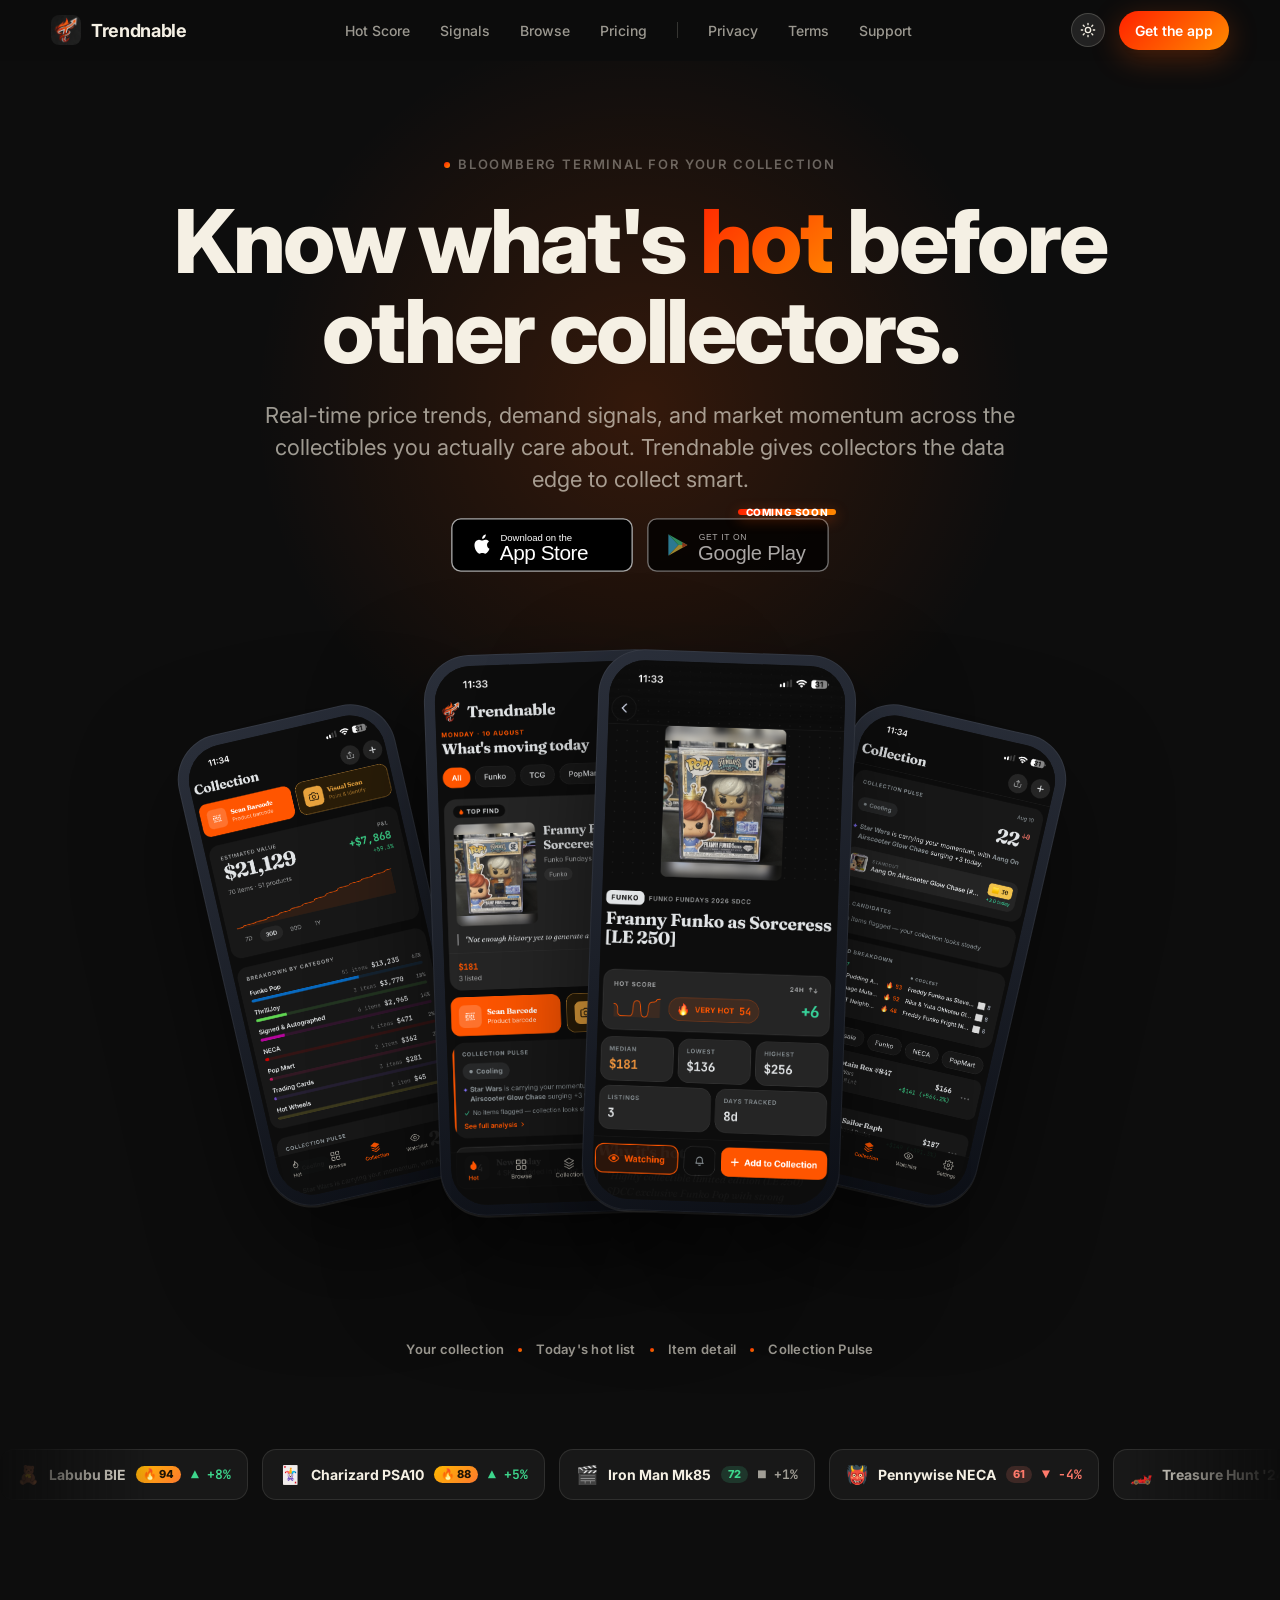
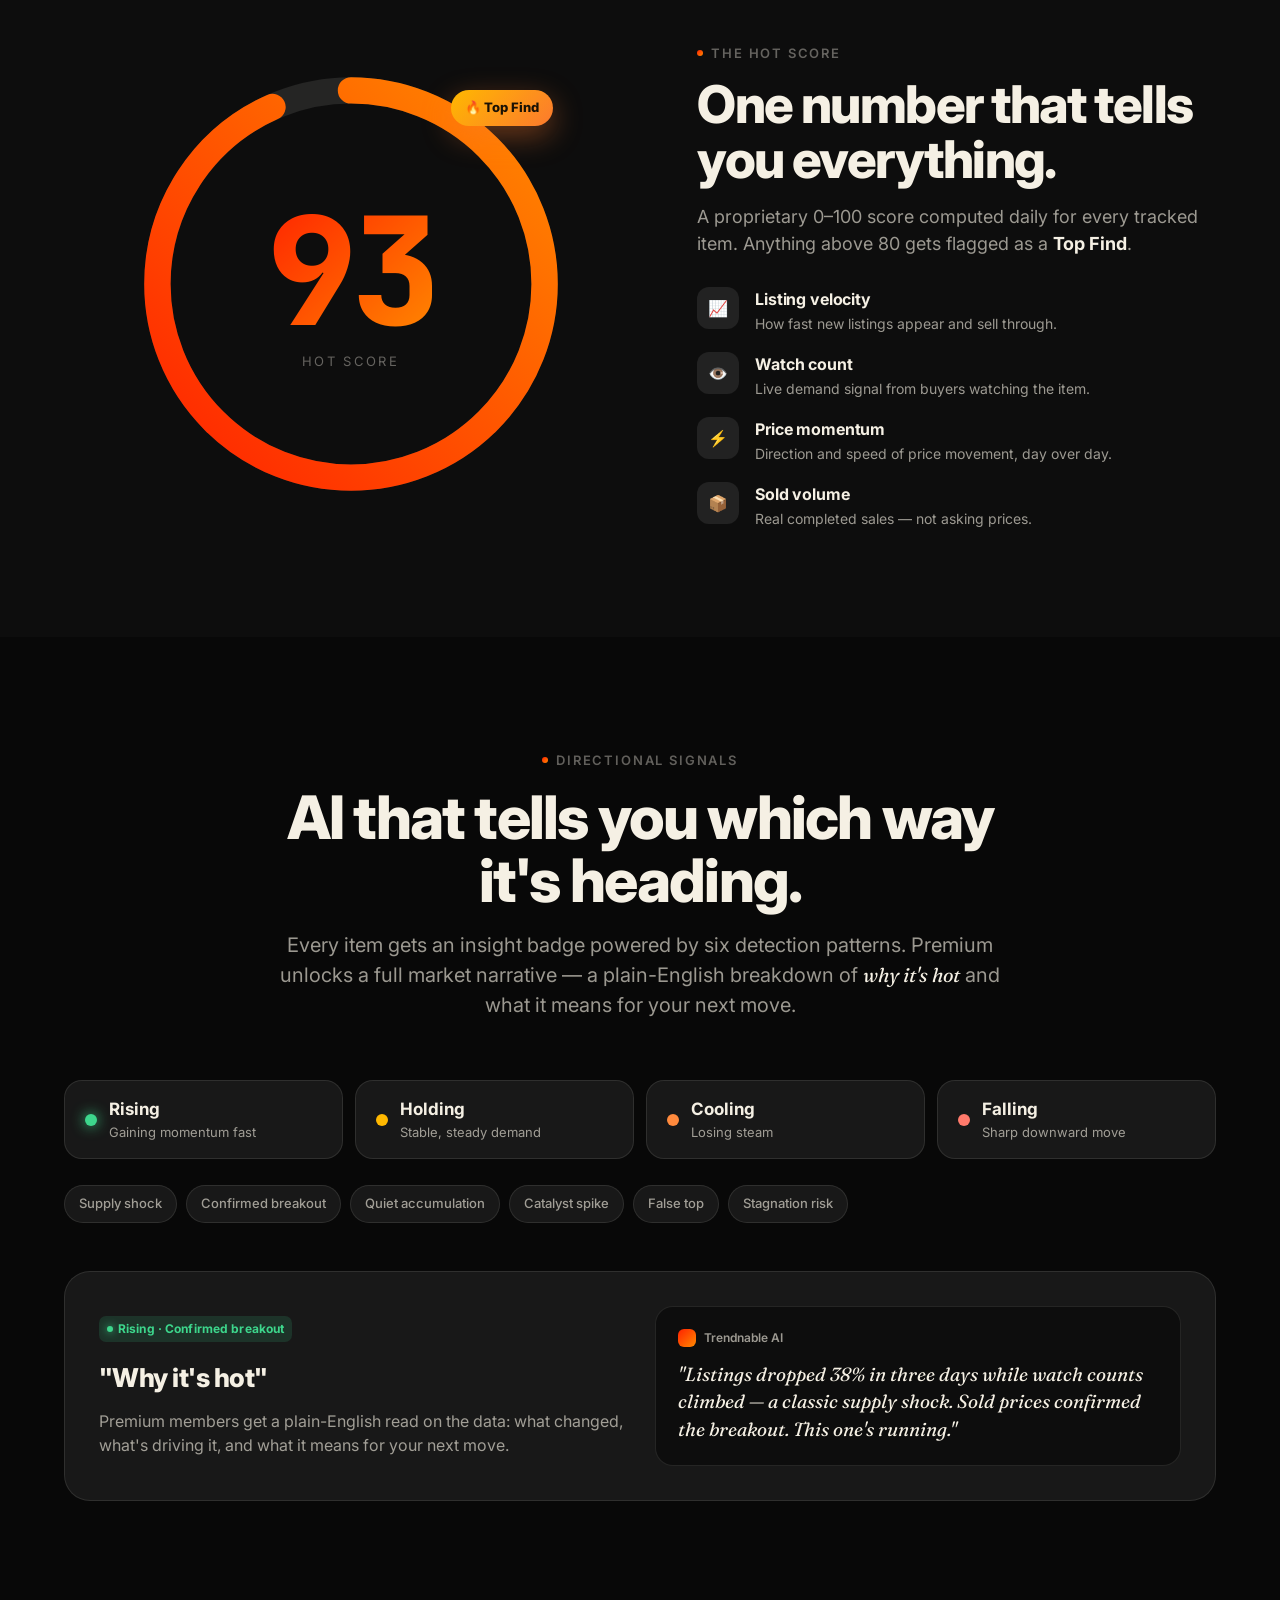
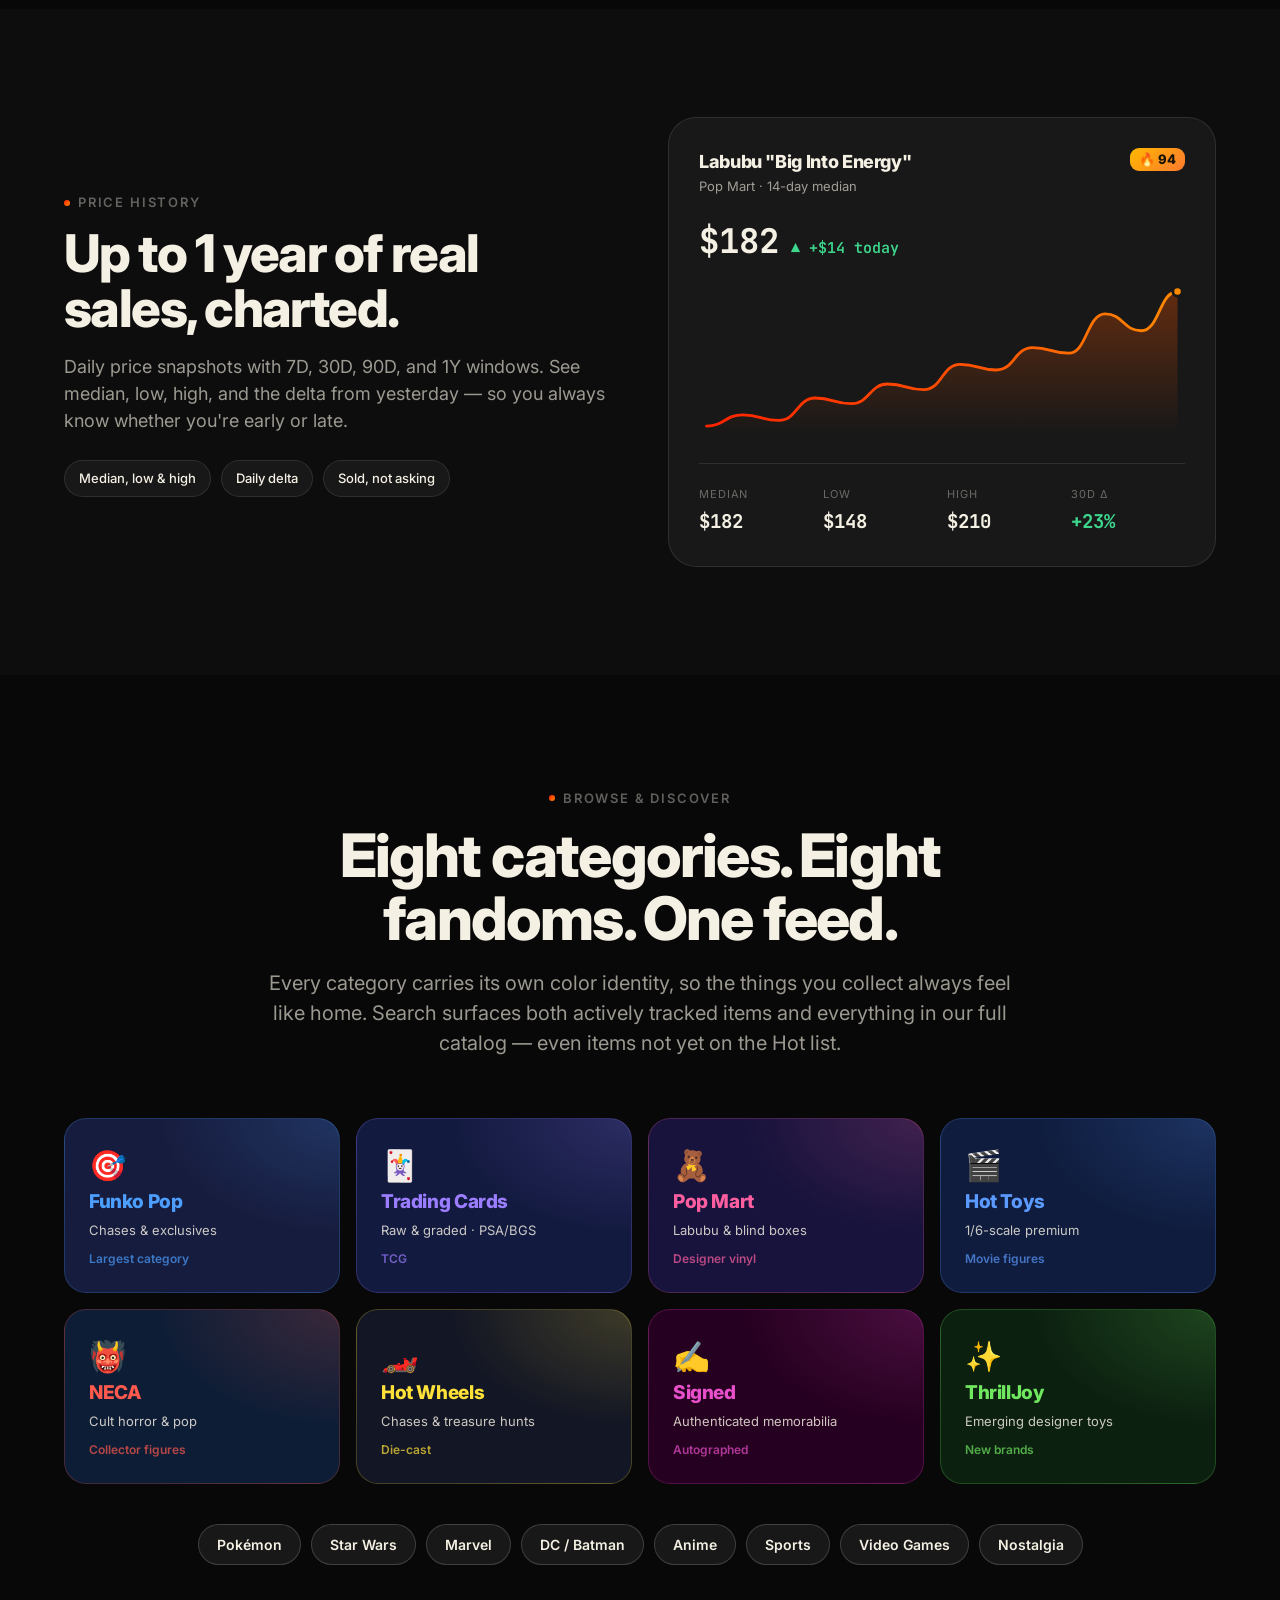
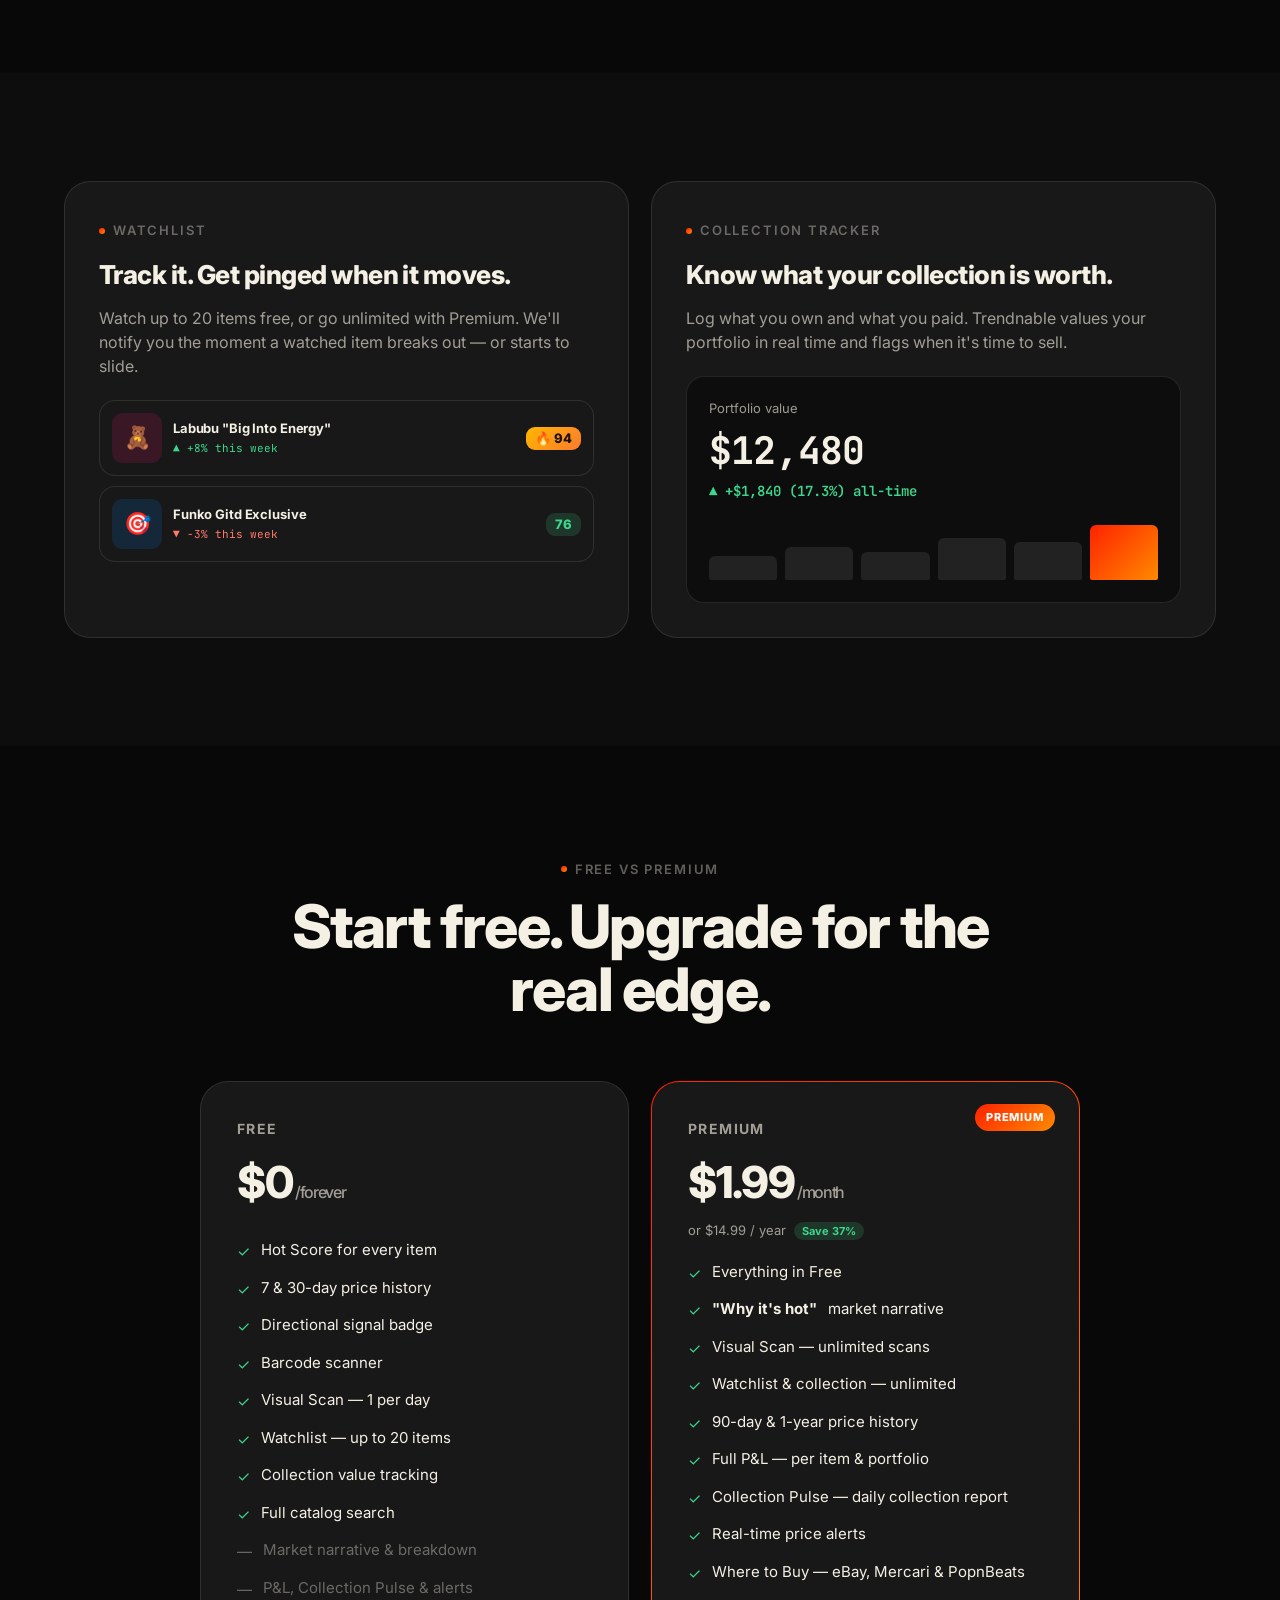
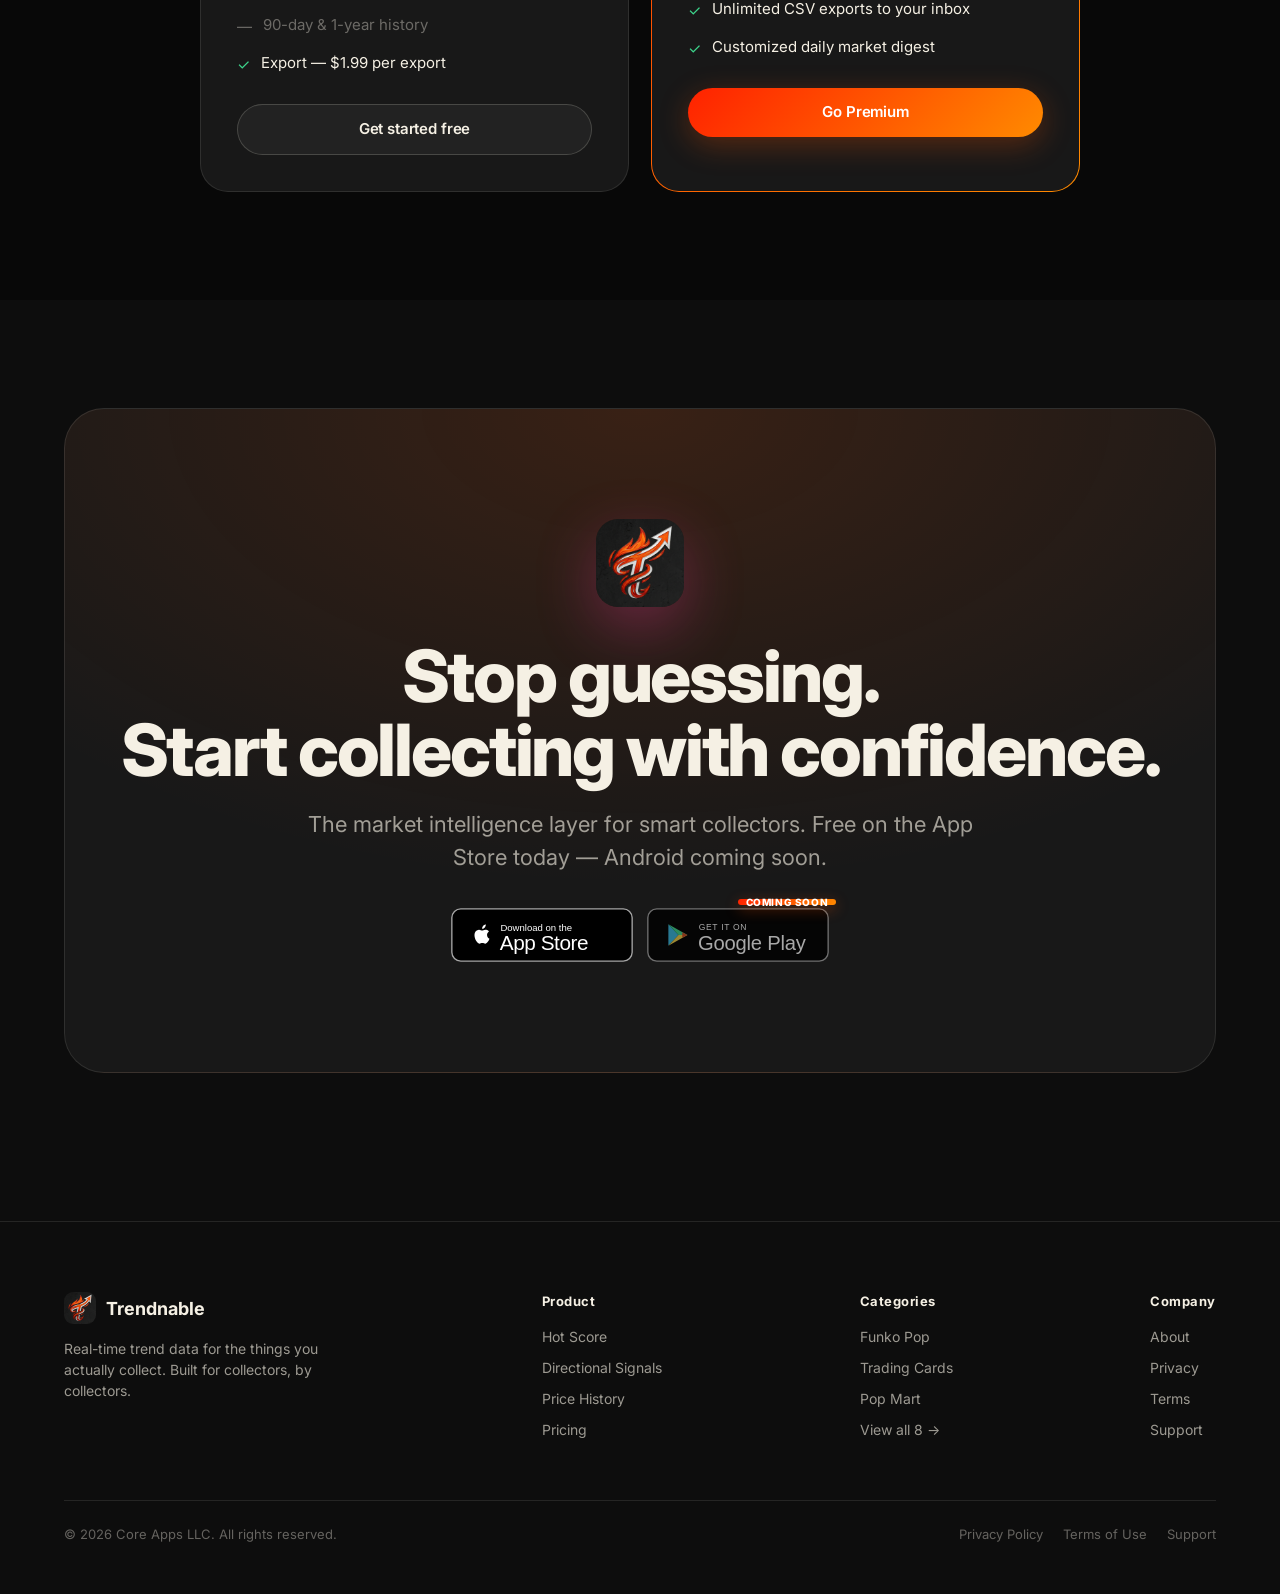
==== commit fa0208ac: "Fix p2 tilt, add staggered float animations to all 4 phones p2/p3 rotation reduced to ±2deg (less aw" ====
--- a/index.html
+++ b/index.html
@@ -168,7 +168,7 @@
       <div class="phone p1">
         <div class="phone-screen"><img class="real-shot" src="assets/screens/trendnable_collection.PNG" alt="Trendnable — track your collection value" /></div>
       </div>
-      <div class="phone p2 floaty">
+      <div class="phone p2">
         <div class="phone-screen"><img class="real-shot" src="assets/screens/trendnable_home.PNG" alt="Trendnable — today's hot list" /></div>
       </div>
       <div class="phone p3">
--- a/styles.css
+++ b/styles.css
@@ -174,10 +174,10 @@
 /* Hero device fan (real app screenshots) */
 .hero-fan { position: relative; width: 900px; max-width: 100%; height: 690px; margin: 52px auto 0; }
 .hero-fan .phone { position: absolute; top: 0; left: 50%; aspect-ratio: 1320 / 2868; }
-.hero-fan .phone.p1 { width: 222px; margin-left: -420px; top: 90px; transform: rotate(-13deg); z-index: 1; }
-.hero-fan .phone.p2 { width: 258px; margin-left: -208px; top: 28px; transform: rotate(-4deg);  z-index: 3; }
-.hero-fan .phone.p3 { width: 258px; margin-left: -50px;  top: 28px; transform: rotate(4deg);   z-index: 3; }
-.hero-fan .phone.p4 { width: 222px; margin-left: 162px;  top: 90px; transform: rotate(13deg);  z-index: 1; }
+.hero-fan .phone.p1 { width: 222px; margin-left: -420px; top: 90px; transform: rotate(-13deg); z-index: 1; animation: floaty 7.5s ease-in-out infinite; animation-delay: -2.1s; }
+.hero-fan .phone.p2 { width: 258px; margin-left: -208px; top: 28px; transform: rotate(-2deg);  z-index: 3; animation: floaty 6.0s ease-in-out infinite; animation-delay: -0.5s; }
+.hero-fan .phone.p3 { width: 258px; margin-left: -50px;  top: 28px; transform: rotate(2deg);   z-index: 3; animation: floaty 5.2s ease-in-out infinite; animation-delay: -1.7s; }
+.hero-fan .phone.p4 { width: 222px; margin-left: 162px;  top: 90px; transform: rotate(13deg);  z-index: 1; animation: floaty 6.8s ease-in-out infinite; animation-delay: -3.4s; }
 .real-shot { width: 100%; height: 100%; object-fit: cover; object-position: top center; display: block; }
 .hero-fan-cap {
   display: flex; gap: 14px; justify-content: center; align-items: center; flex-wrap: wrap;
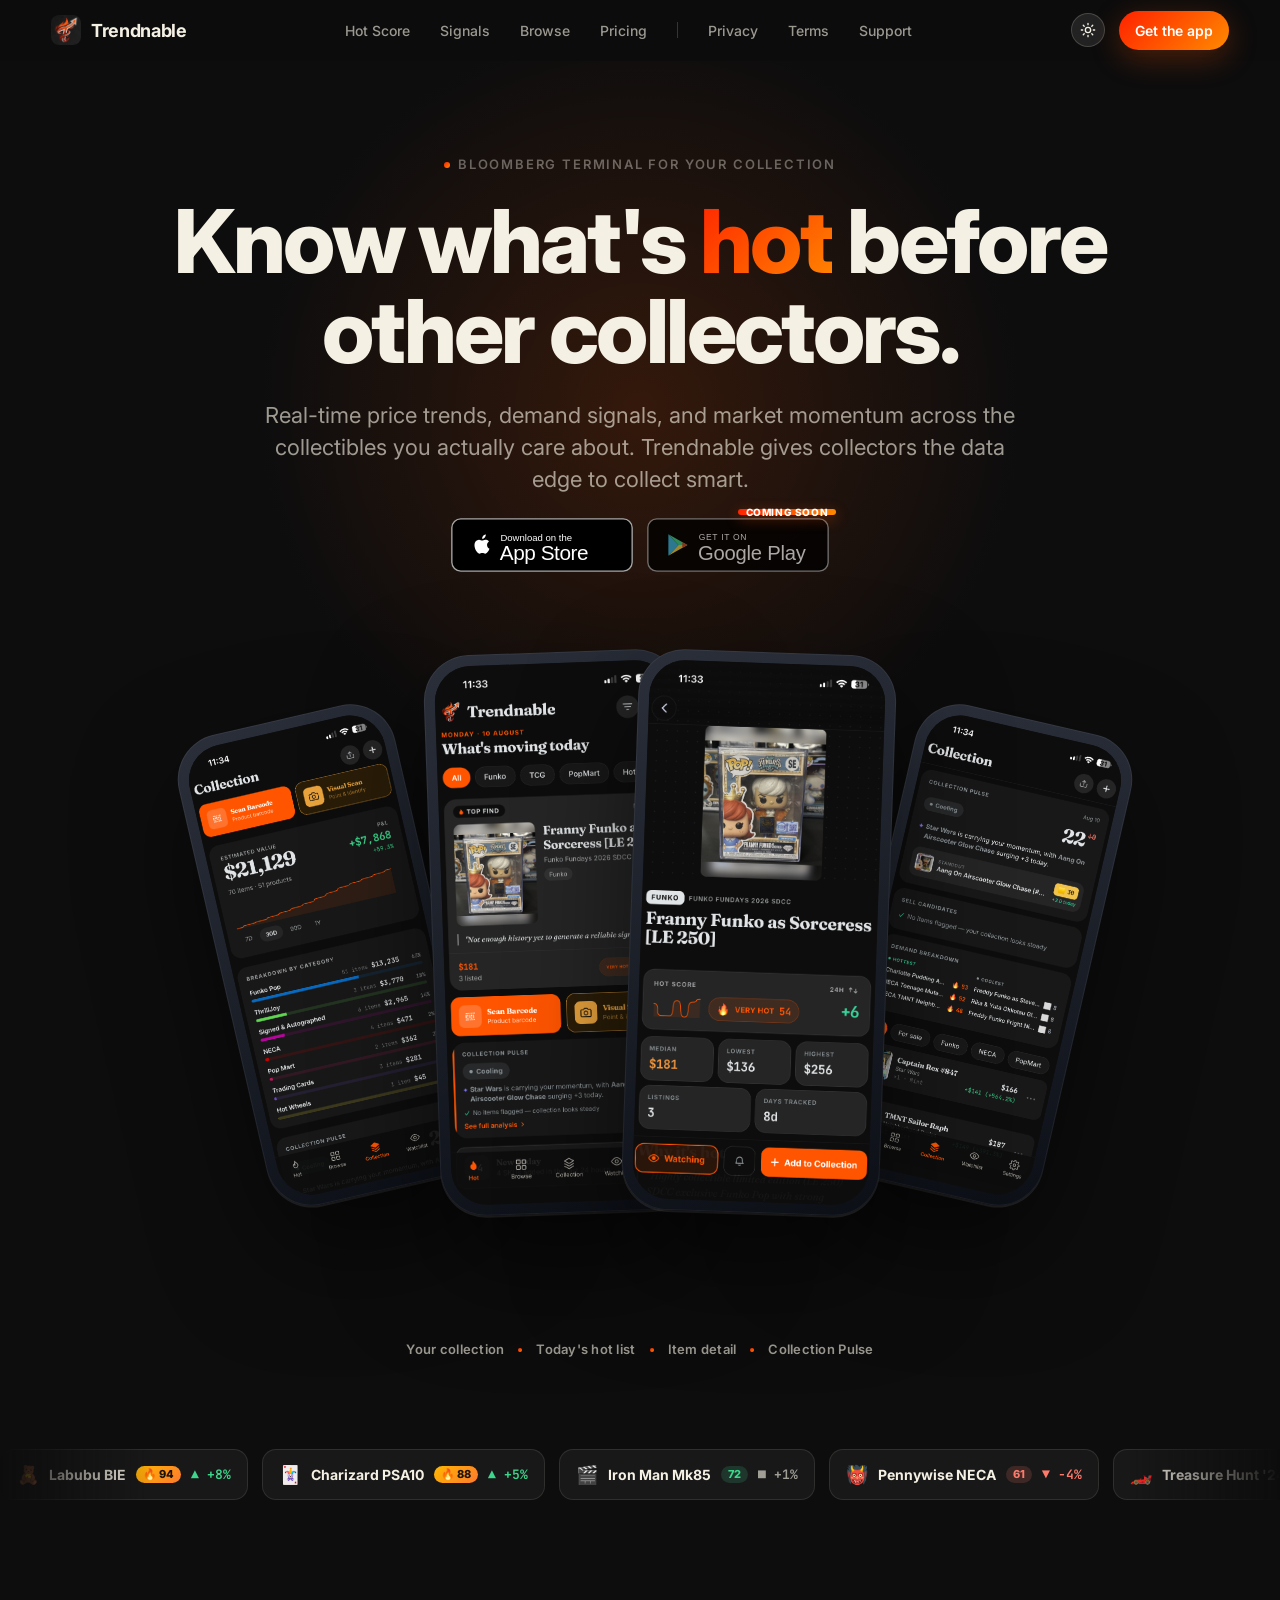
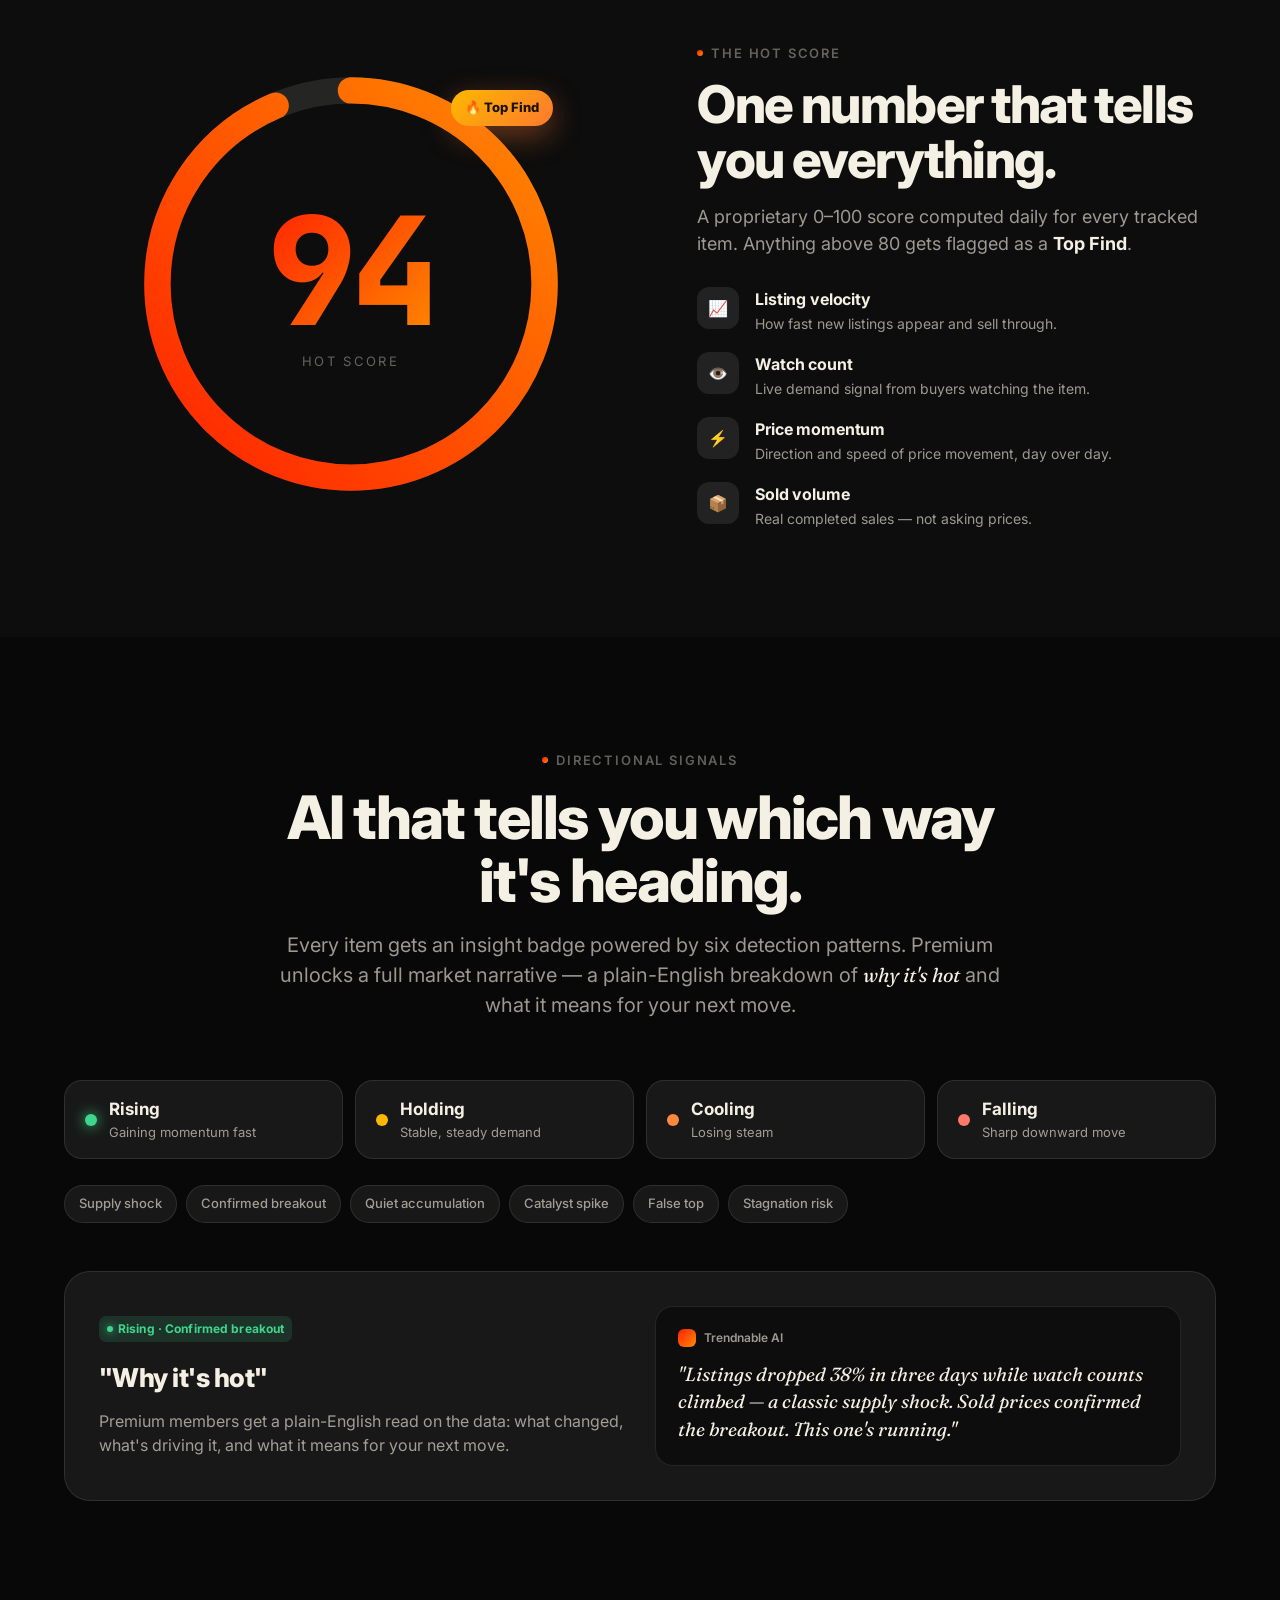
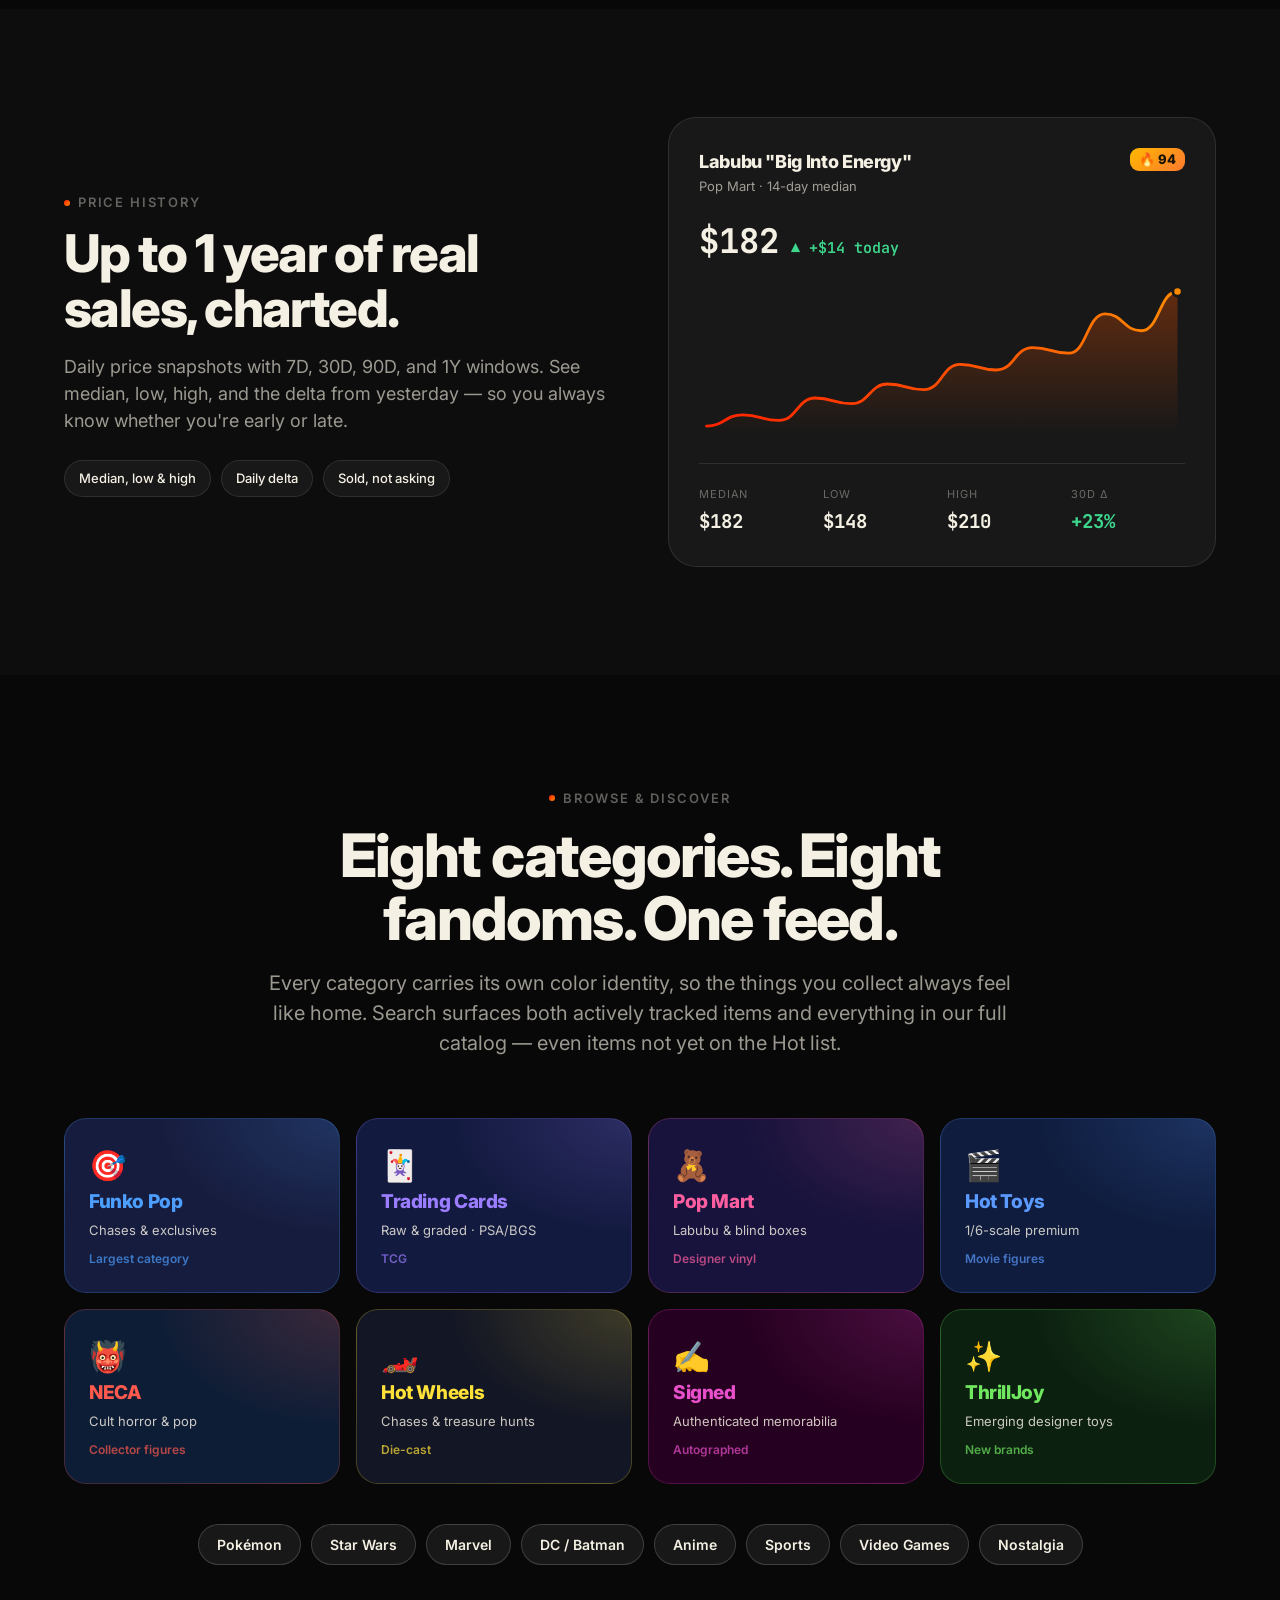
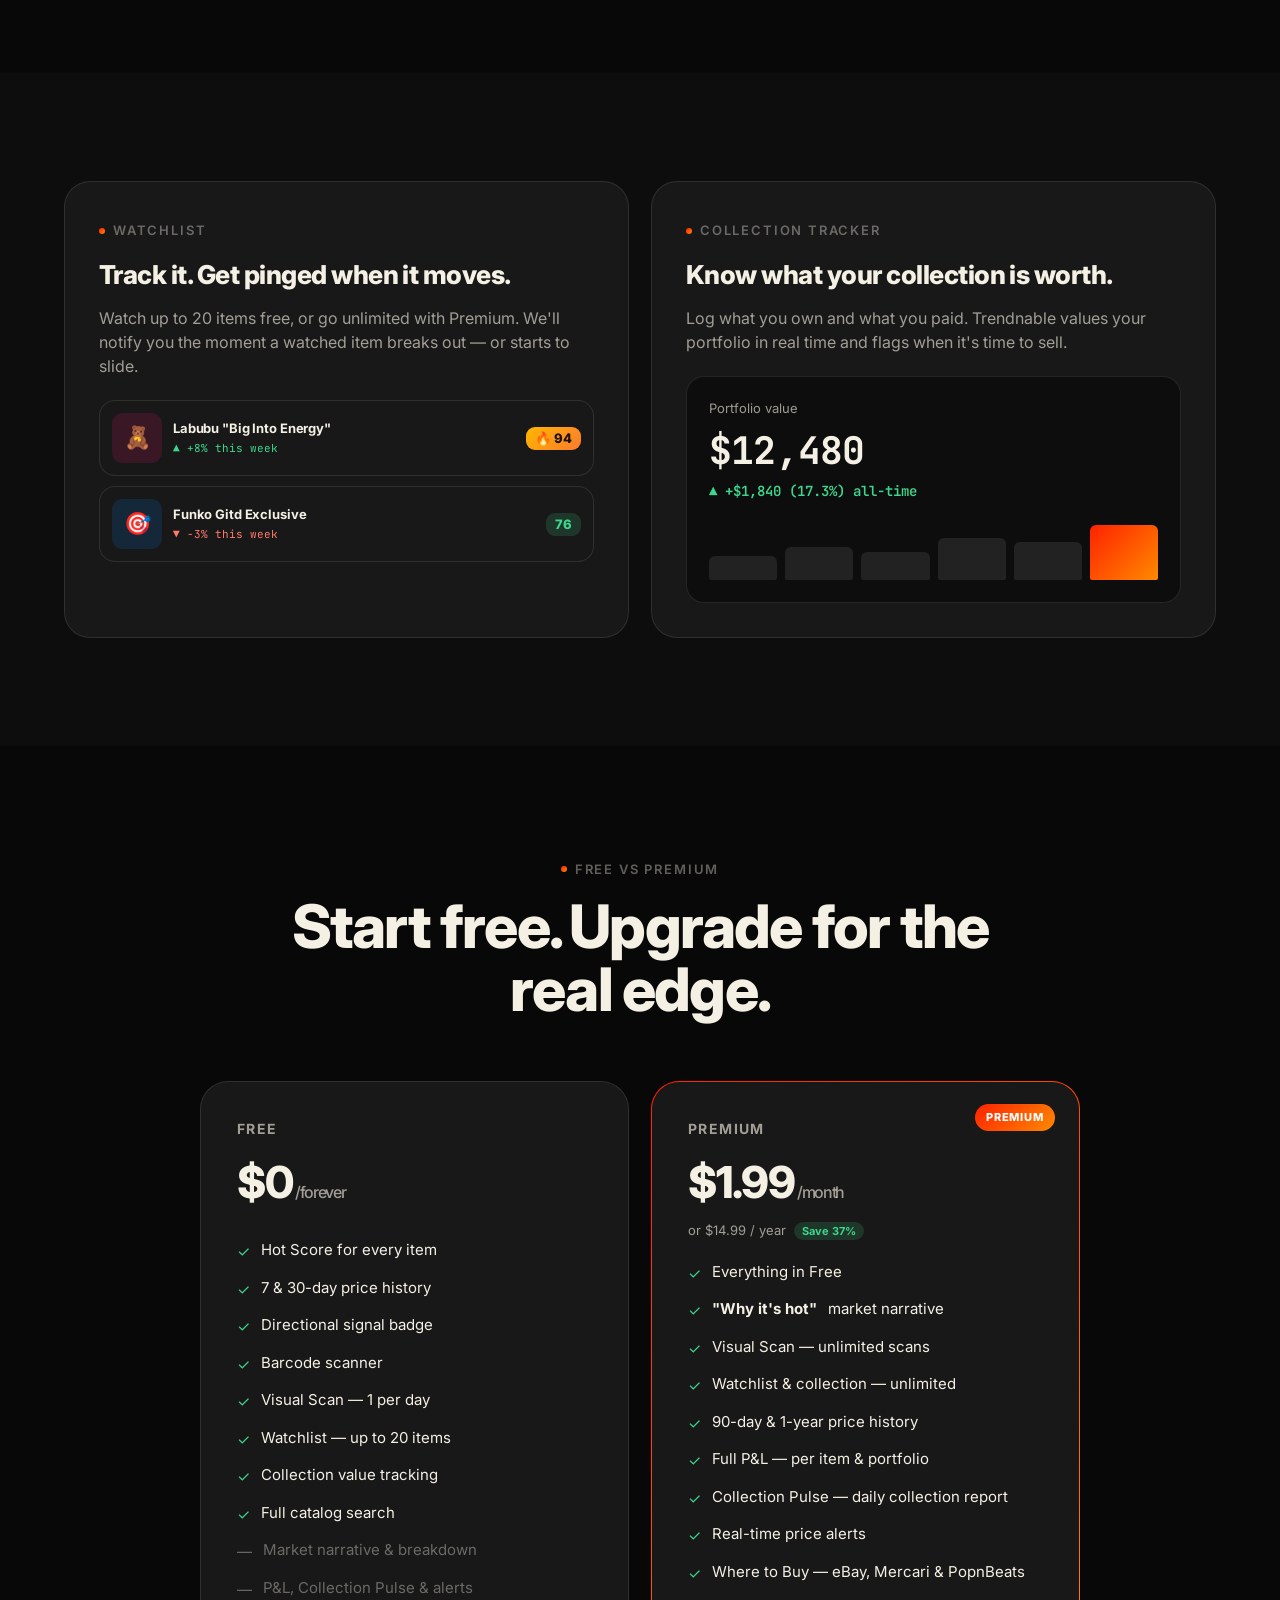
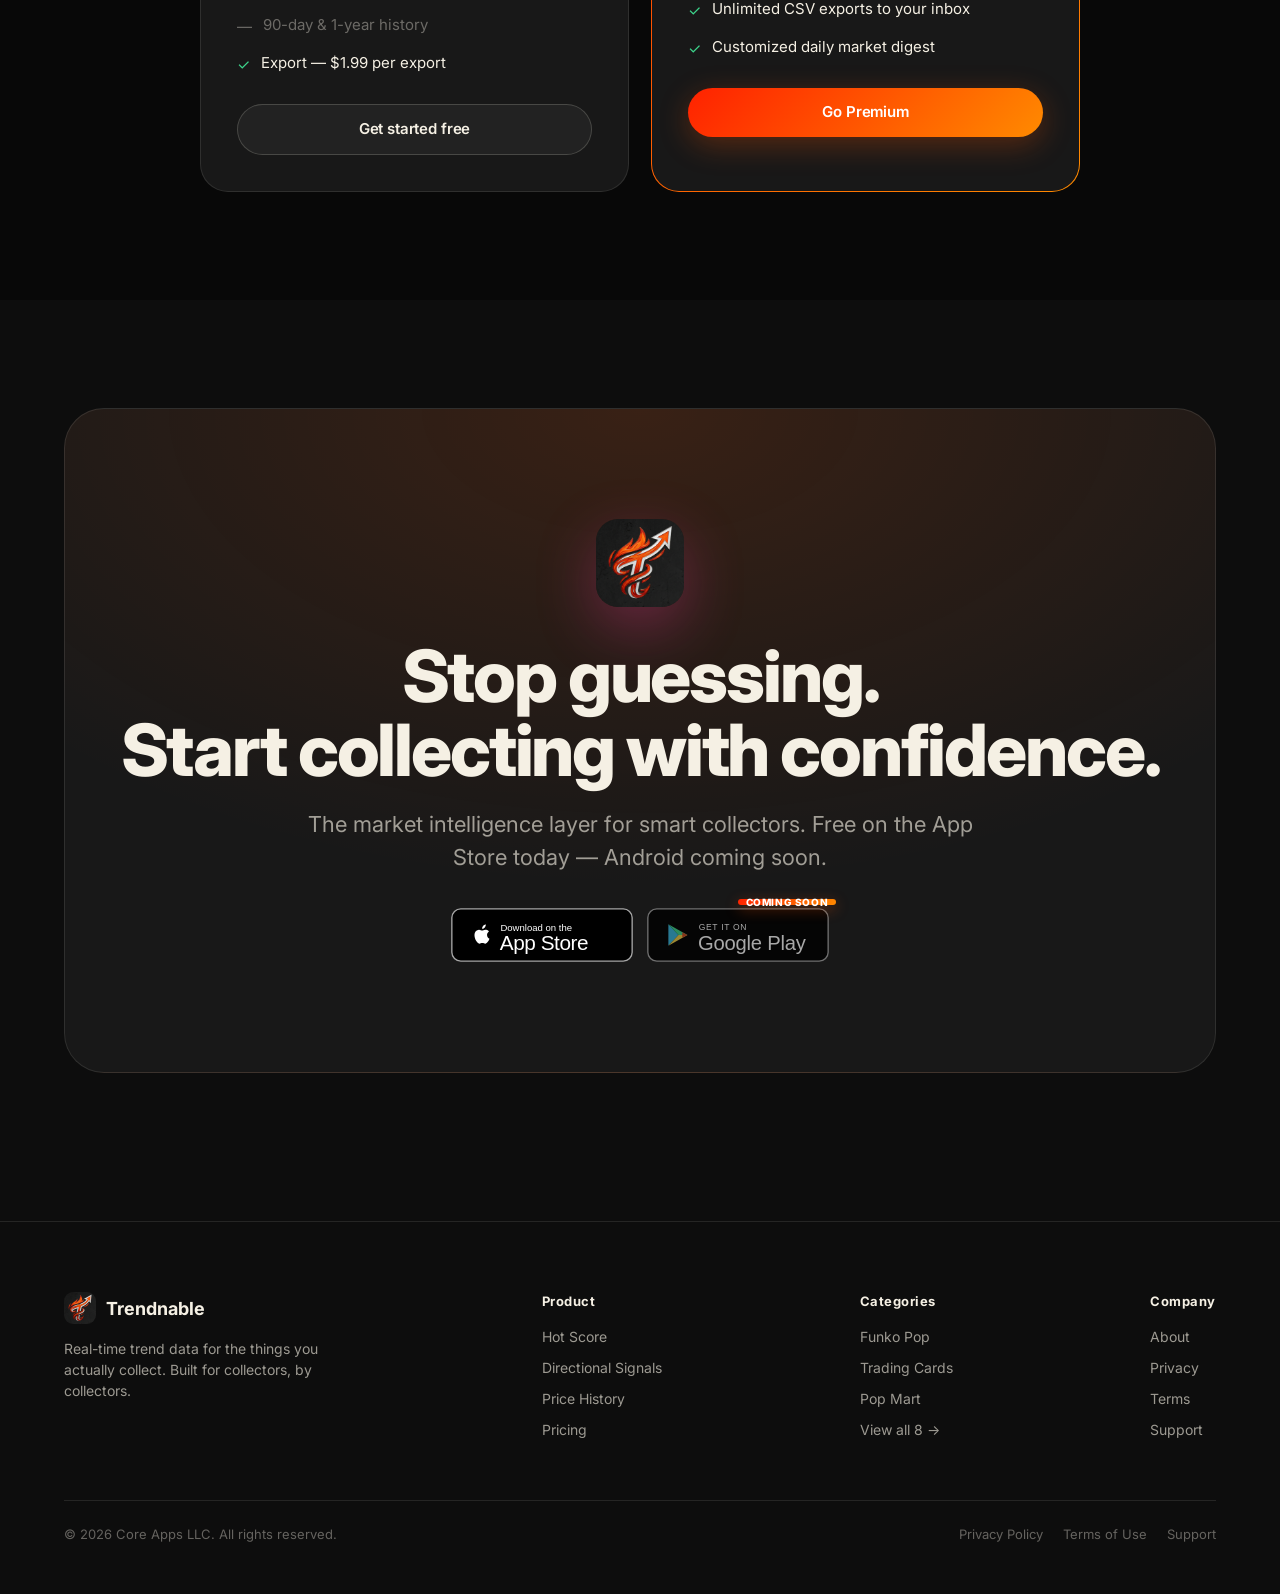
==== commit 0fa21c73: "Add App Store link to all CTA buttons on landing page Co-Authored-By: Claude Sonnet 4.6 (1M context)" ====
--- a/index.html
+++ b/index.html
@@ -135,7 +135,7 @@
       <button class="theme-toggle" id="themeToggle" aria-label="Toggle theme">
         <svg id="themeIcon" width="16" height="16" viewBox="0 0 24 24" fill="none" stroke="currentColor" stroke-width="2" stroke-linecap="round" stroke-linejoin="round"><circle cx="12" cy="12" r="4"></circle><path d="M12 2v2M12 20v2M4.9 4.9l1.4 1.4M17.7 17.7l1.4 1.4M2 12h2M20 12h2M4.9 19.1l1.4-1.4M17.7 6.3l1.4-1.4"></path></svg>
       </button>
-      <a href="#download" class="btn btn-primary btn-sm">Get the app</a>
+      <a href="https://apps.apple.com/es/app/trendnable/id6770157811" class="btn btn-primary btn-sm" target="_blank" rel="noopener">Get the app</a>
     </div>
   </div>
 </nav>
@@ -152,7 +152,7 @@
     <h1 class="reveal in d1" id="heroHeadline">Know what's <span class="grad-text">hot</span> before other collectors.</h1>
     <p class="sub reveal in d2">Real-time price trends, demand signals, and market momentum across the collectibles you actually care about. Trendnable gives collectors the data edge to collect smart.</p>
     <div class="store-badges reveal in d3">
-      <a href="#download" class="store-img" aria-label="Download on the App Store">
+      <a href="https://apps.apple.com/es/app/trendnable/id6770157811" class="store-img" aria-label="Download on the App Store" target="_blank" rel="noopener">
         <img src="assets/app-store-badge.svg" alt="Download on the App Store" />
       </a>
       <span class="store-img soon" aria-label="Android coming soon to Google Play">
@@ -407,7 +407,7 @@
           <li class="off"><span class="ck">—</span> 90-day &amp; 1-year history</li>
           <li><span class="ck" style="color:var(--pos)">✓</span> Export — $1.99 per export</li>
         </ul>
-        <a href="#download" class="btn btn-ghost" style="margin-top:28px; width:100%; justify-content:center;">Get started free</a>
+        <a href="https://apps.apple.com/es/app/trendnable/id6770157811" class="btn btn-ghost" style="margin-top:28px; width:100%; justify-content:center;" target="_blank" rel="noopener">Get started free</a>
       </div>
       <div class="plan premium reveal d1">
         <div class="badge-prem">Premium</div>
@@ -427,7 +427,7 @@
           <li><span class="ck" style="color:var(--pos)">✓</span> Unlimited CSV exports to your inbox</li>
           <li><span class="ck" style="color:var(--pos)">✓</span> Customized daily market digest</li>
         </ul>
-        <a href="#download" class="btn btn-primary" style="margin-top:28px; width:100%; justify-content:center;">Go Premium</a>
+        <a href="https://apps.apple.com/es/app/trendnable/id6770157811" class="btn btn-primary" style="margin-top:28px; width:100%; justify-content:center;" target="_blank" rel="noopener">Go Premium</a>
       </div>
     </div>
   </div>
@@ -441,7 +441,7 @@
       <h2 style="margin-top:26px;">Stop guessing.<br/>Start collecting with confidence.</h2>
       <p>The market intelligence layer for smart collectors. Free on the App Store today — Android coming soon.</p>
       <div class="store-badges" style="margin-top:34px;">
-        <a href="#" class="store-img" aria-label="Download on the App Store">
+        <a href="https://apps.apple.com/es/app/trendnable/id6770157811" class="store-img" aria-label="Download on the App Store" target="_blank" rel="noopener">
           <img src="assets/app-store-badge.svg" alt="Download on the App Store" />
         </a>
         <span class="store-img soon" aria-label="Android coming soon to Google Play">
--- a/styles.css
+++ b/styles.css
@@ -172,12 +172,12 @@
 }
 
 /* Hero device fan (real app screenshots) */
-.hero-fan { position: relative; width: 900px; max-width: 100%; height: 690px; margin: 52px auto 0; }
+.hero-fan { position: relative; width: 980px; max-width: 100%; height: 690px; margin: 52px auto 0; }
 .hero-fan .phone { position: absolute; top: 0; left: 50%; aspect-ratio: 1320 / 2868; }
 .hero-fan .phone.p1 { width: 222px; margin-left: -420px; top: 90px; transform: rotate(-13deg); z-index: 1; animation: floaty 7.5s ease-in-out infinite; animation-delay: -2.1s; }
 .hero-fan .phone.p2 { width: 258px; margin-left: -208px; top: 28px; transform: rotate(-2deg);  z-index: 3; animation: floaty 6.0s ease-in-out infinite; animation-delay: -0.5s; }
-.hero-fan .phone.p3 { width: 258px; margin-left: -50px;  top: 28px; transform: rotate(2deg);   z-index: 3; animation: floaty 5.2s ease-in-out infinite; animation-delay: -1.7s; }
-.hero-fan .phone.p4 { width: 222px; margin-left: 162px;  top: 90px; transform: rotate(13deg);  z-index: 1; animation: floaty 6.8s ease-in-out infinite; animation-delay: -3.4s; }
+.hero-fan .phone.p3 { width: 258px; margin-left: -10px;  top: 28px; transform: rotate(2deg);   z-index: 3; animation: floaty 5.2s ease-in-out infinite; animation-delay: -1.7s; }
+.hero-fan .phone.p4 { width: 222px; margin-left: 228px;  top: 90px; transform: rotate(13deg);  z-index: 1; animation: floaty 6.8s ease-in-out infinite; animation-delay: -3.4s; }
 .real-shot { width: 100%; height: 100%; object-fit: cover; object-position: top center; display: block; }
 .hero-fan-cap {
   display: flex; gap: 14px; justify-content: center; align-items: center; flex-wrap: wrap;
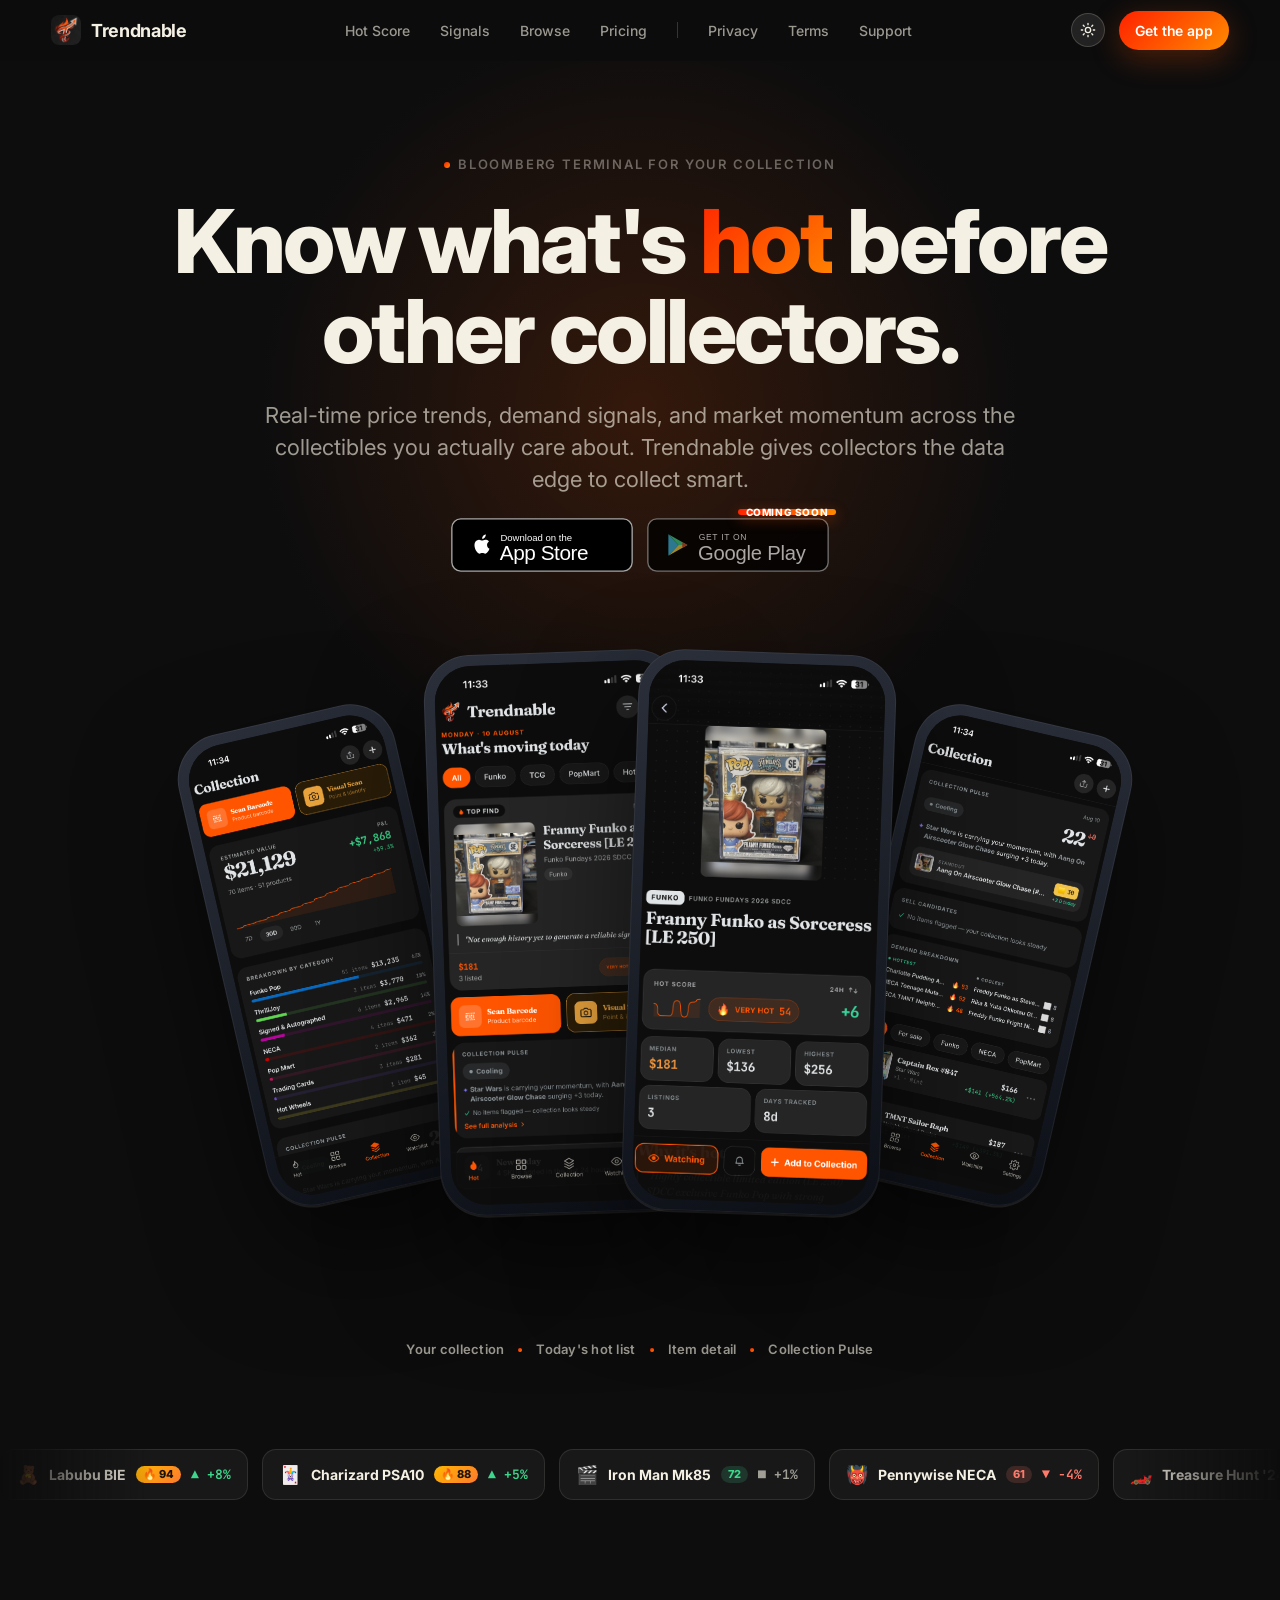
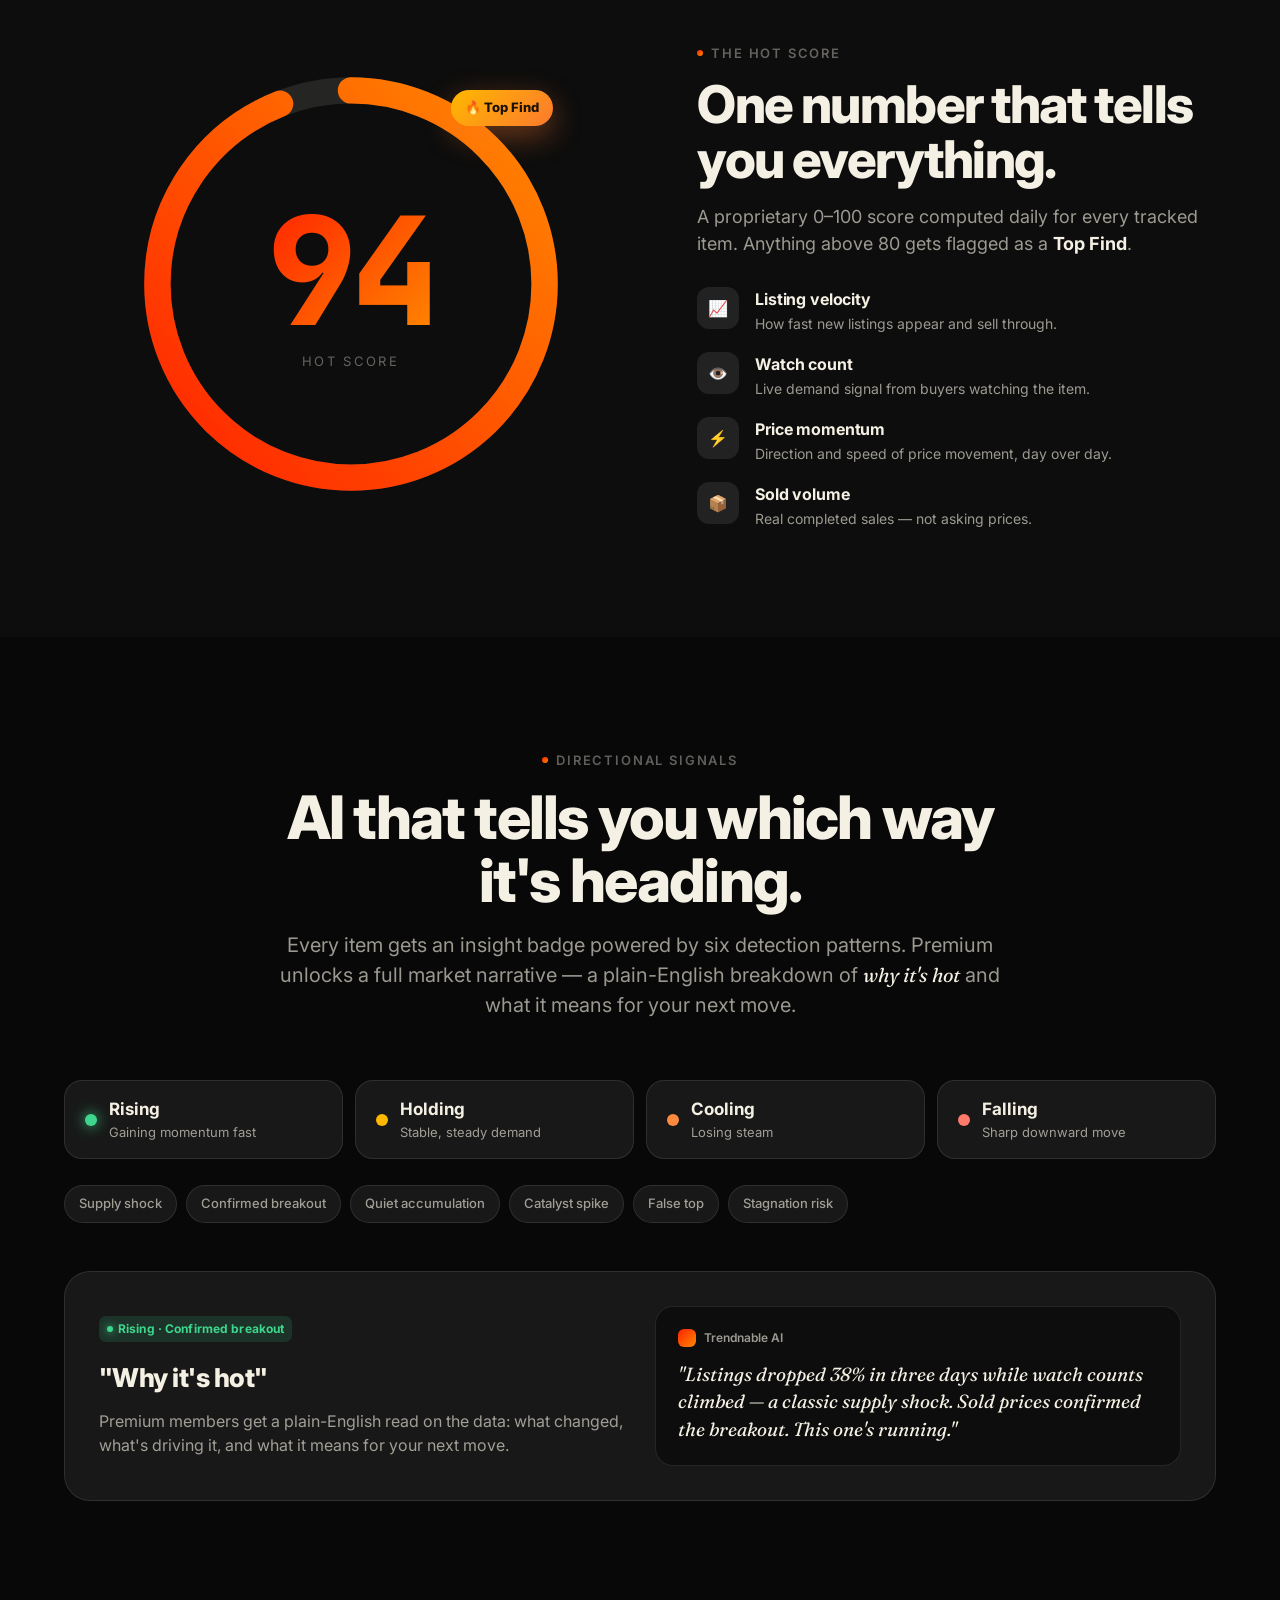
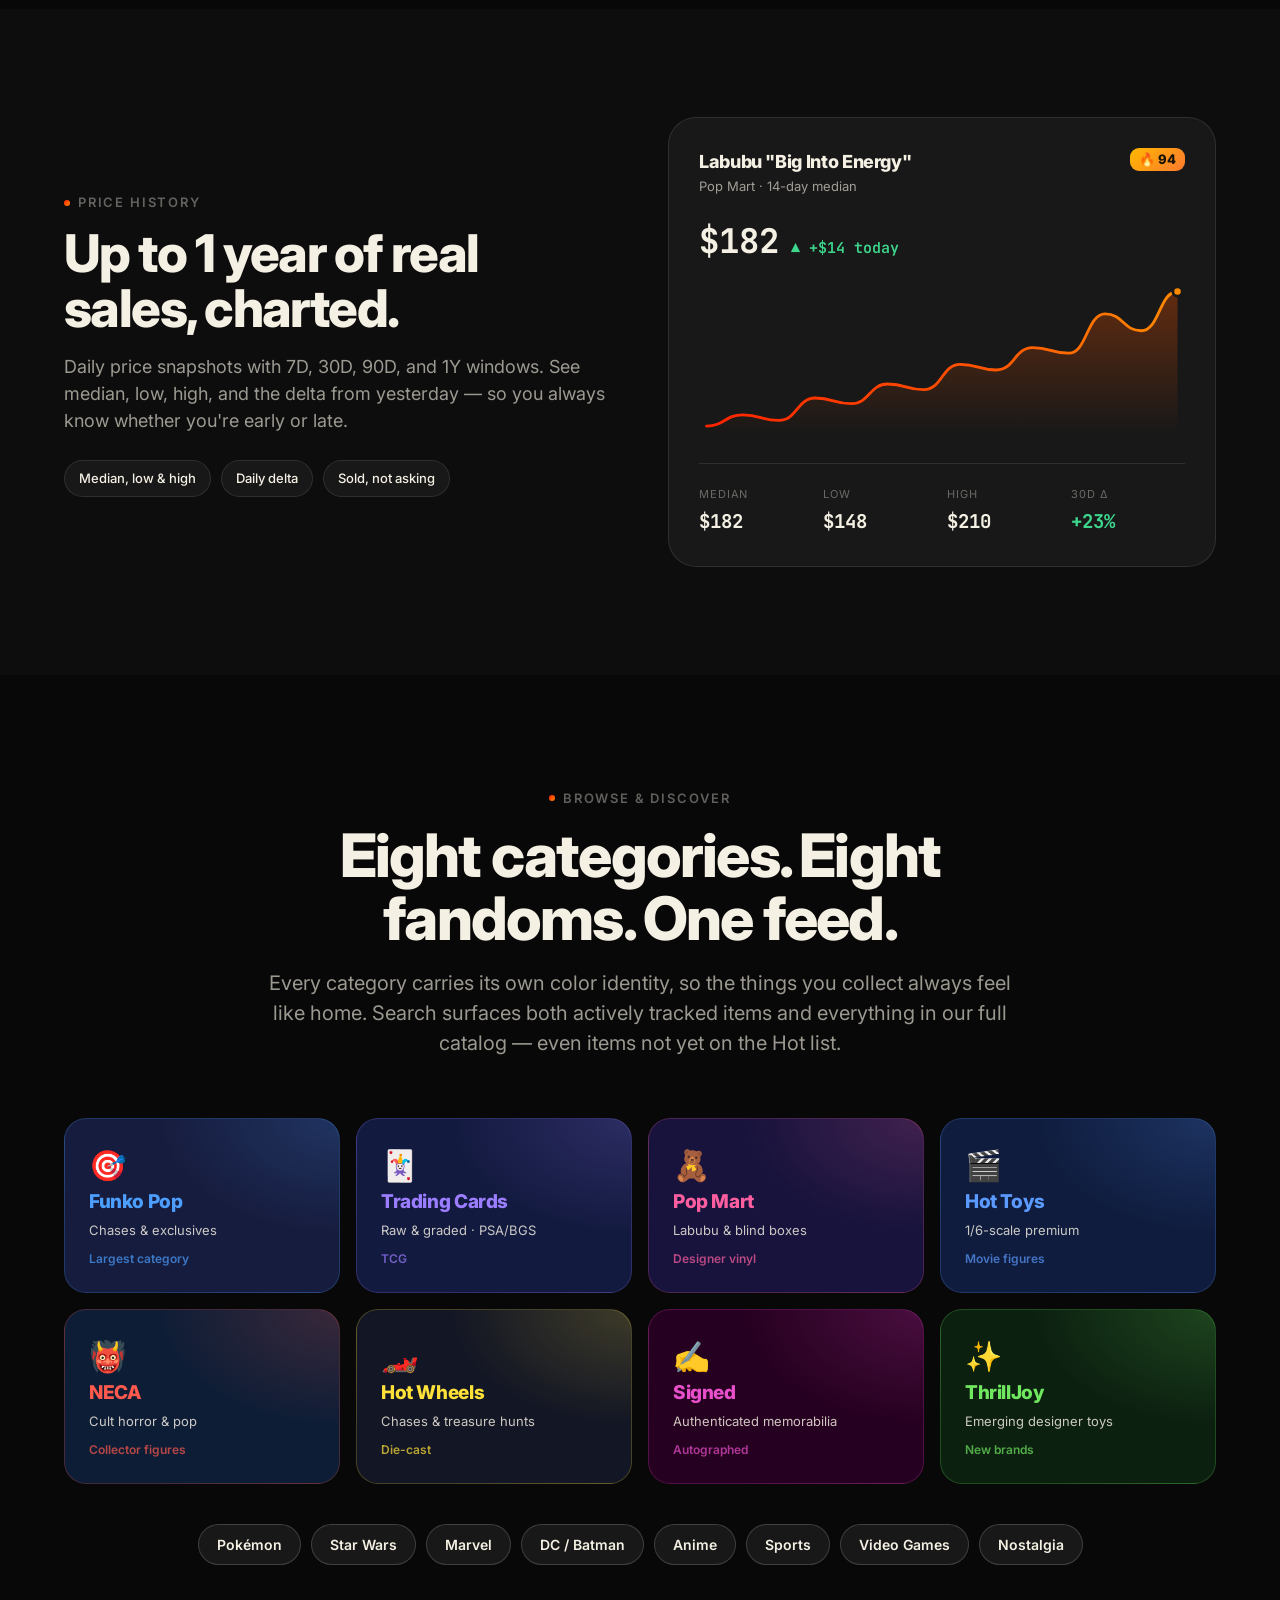
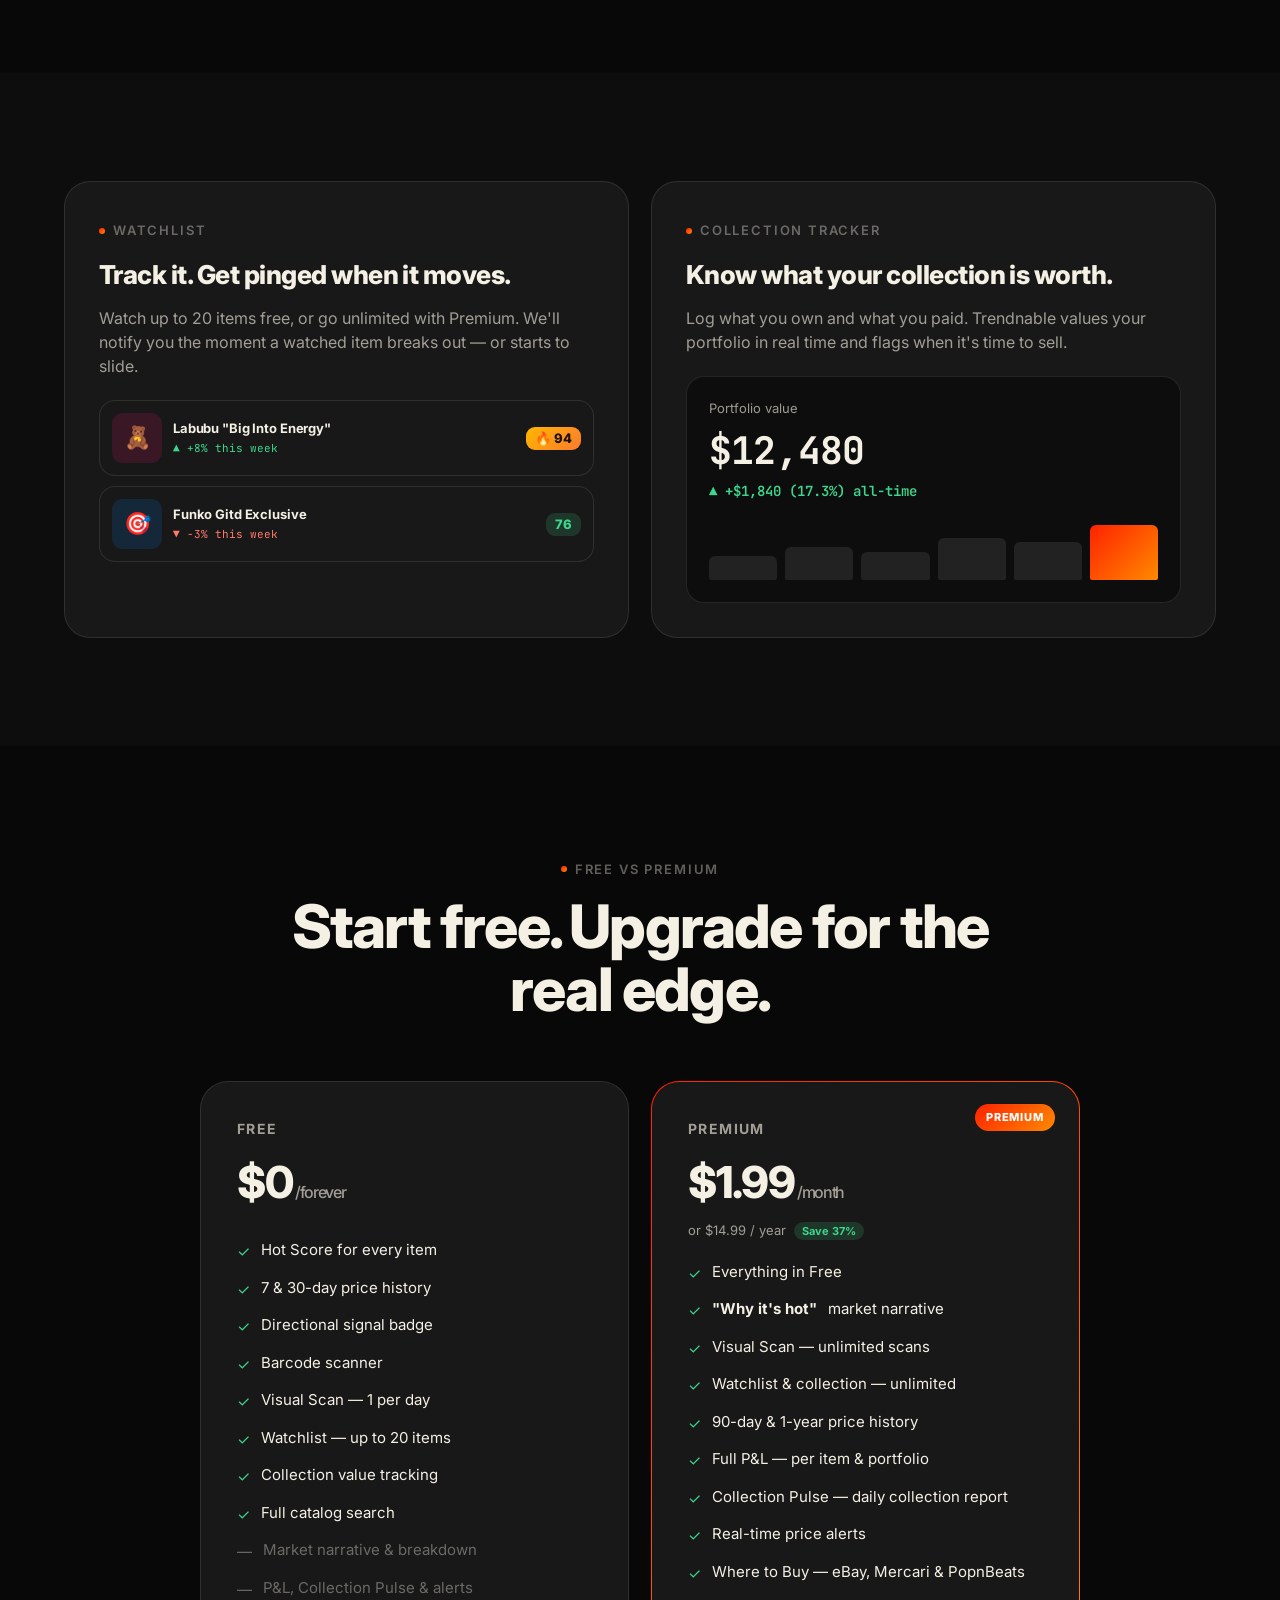
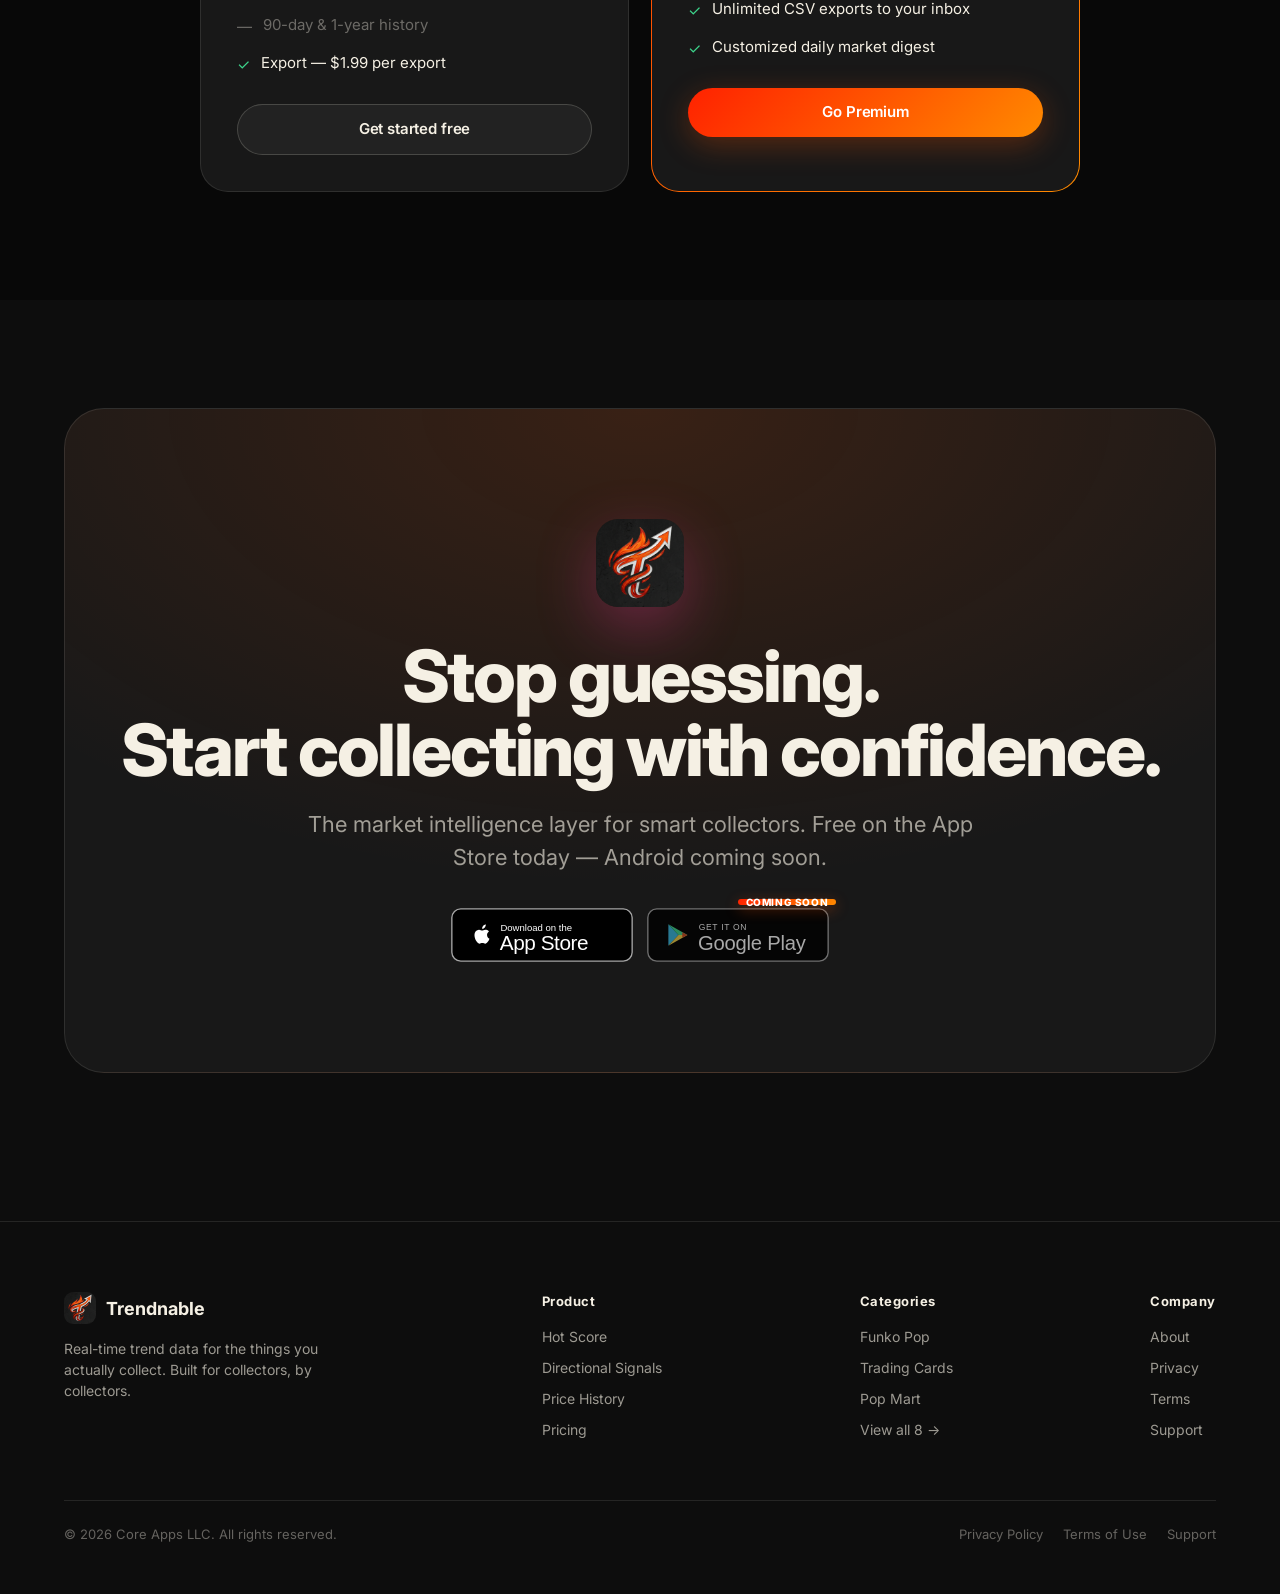
==== commit 910be3c4: "Add Google Analytics (GA4) tracking Co-Authored-By: Claude Sonnet 4.6 (1M context) <noreply@anthropi" ====
--- a/index.html
+++ b/index.html
@@ -15,6 +15,15 @@
 <link rel="preconnect" href="https://fonts.gstatic.com" crossorigin />
 <link href="https://fonts.googleapis.com/css2?family=Inter:wght@400;500;600;700;800;900&family=Fraunces:ital,opsz,wght@1,9..144,400;1,9..144,500;1,9..144,600&family=JetBrains+Mono:wght@400;500;600;700&display=swap" rel="stylesheet" />
 <link rel="stylesheet" href="styles.css" />
+<!-- Google tag (gtag.js) -->
+<script async src="https://www.googletagmanager.com/gtag/js?id=G-7GNBG8F42K"></script>
+<script>
+  window.dataLayer = window.dataLayer || [];
+  function gtag(){dataLayer.push(arguments);}
+  gtag('js', new Date());
+
+  gtag('config', 'G-7GNBG8F42K');
+</script>
 <script type="application/ld+json">
 [
   {
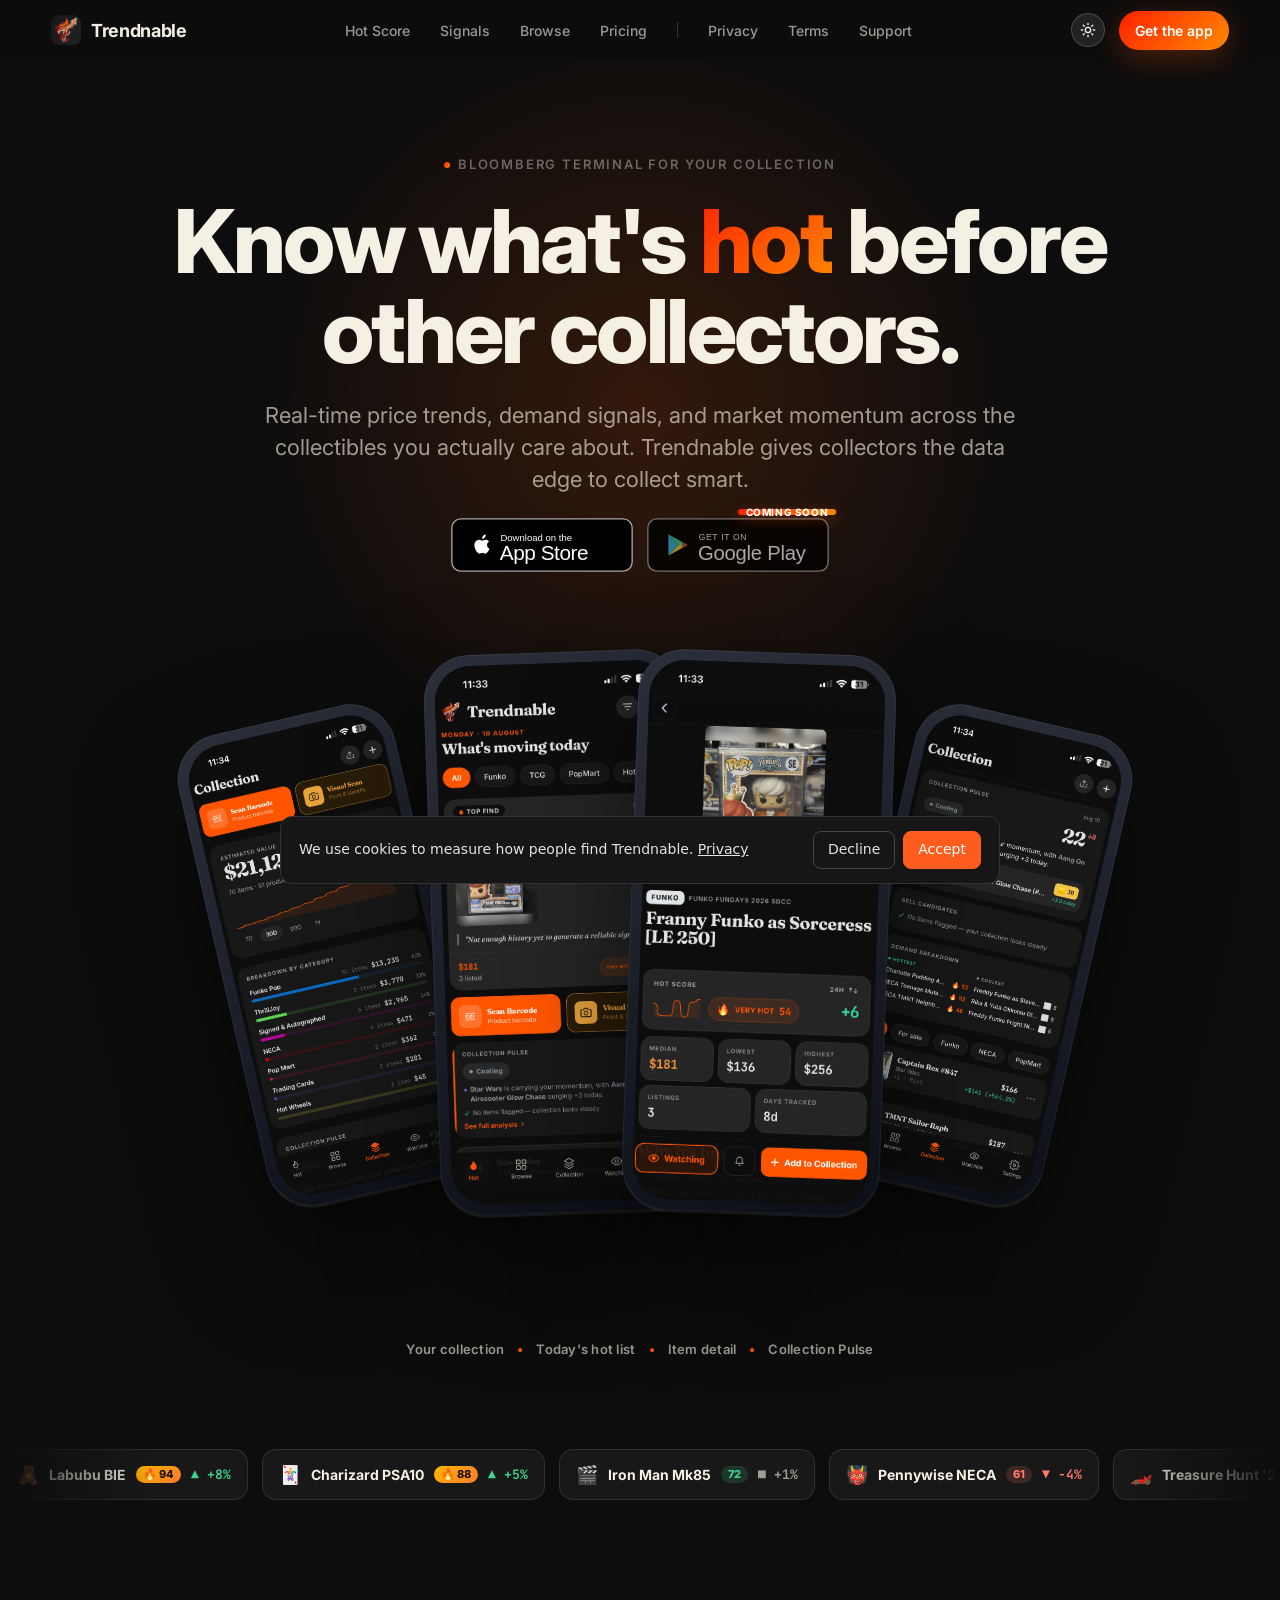
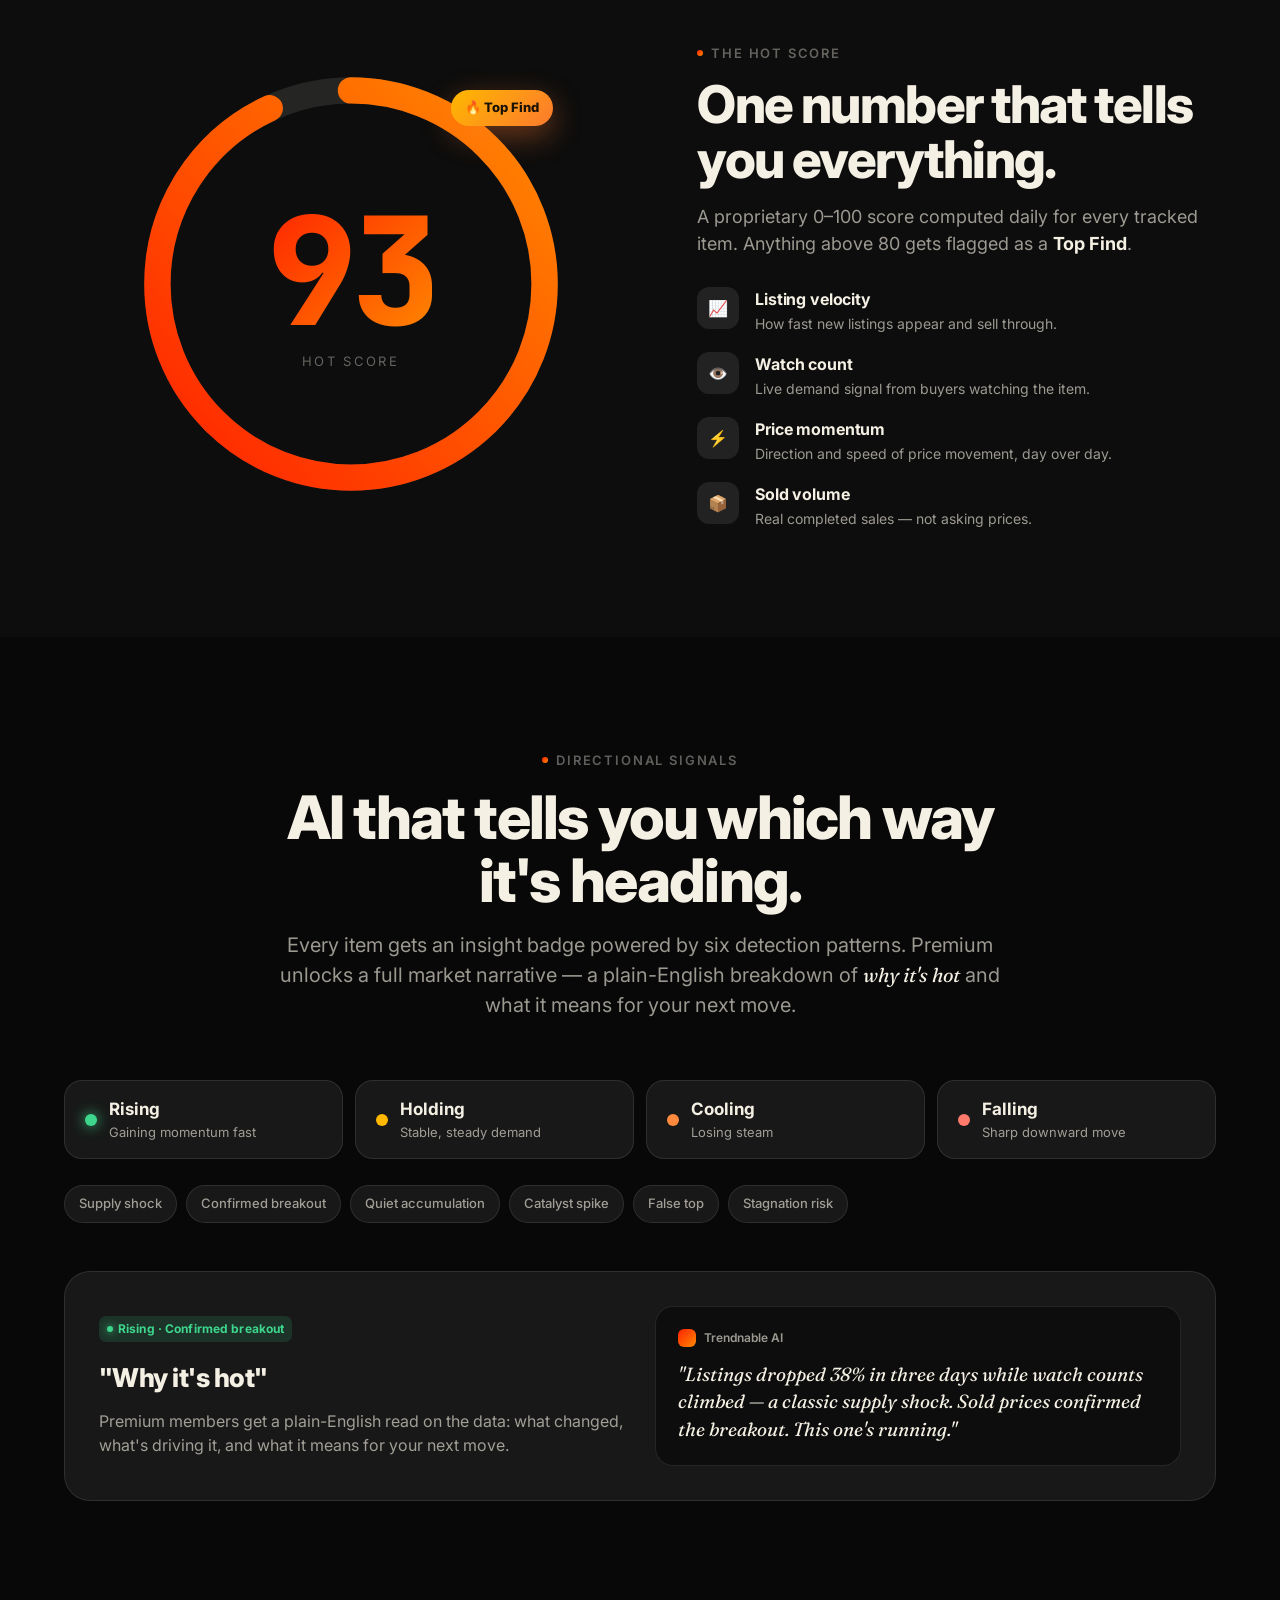
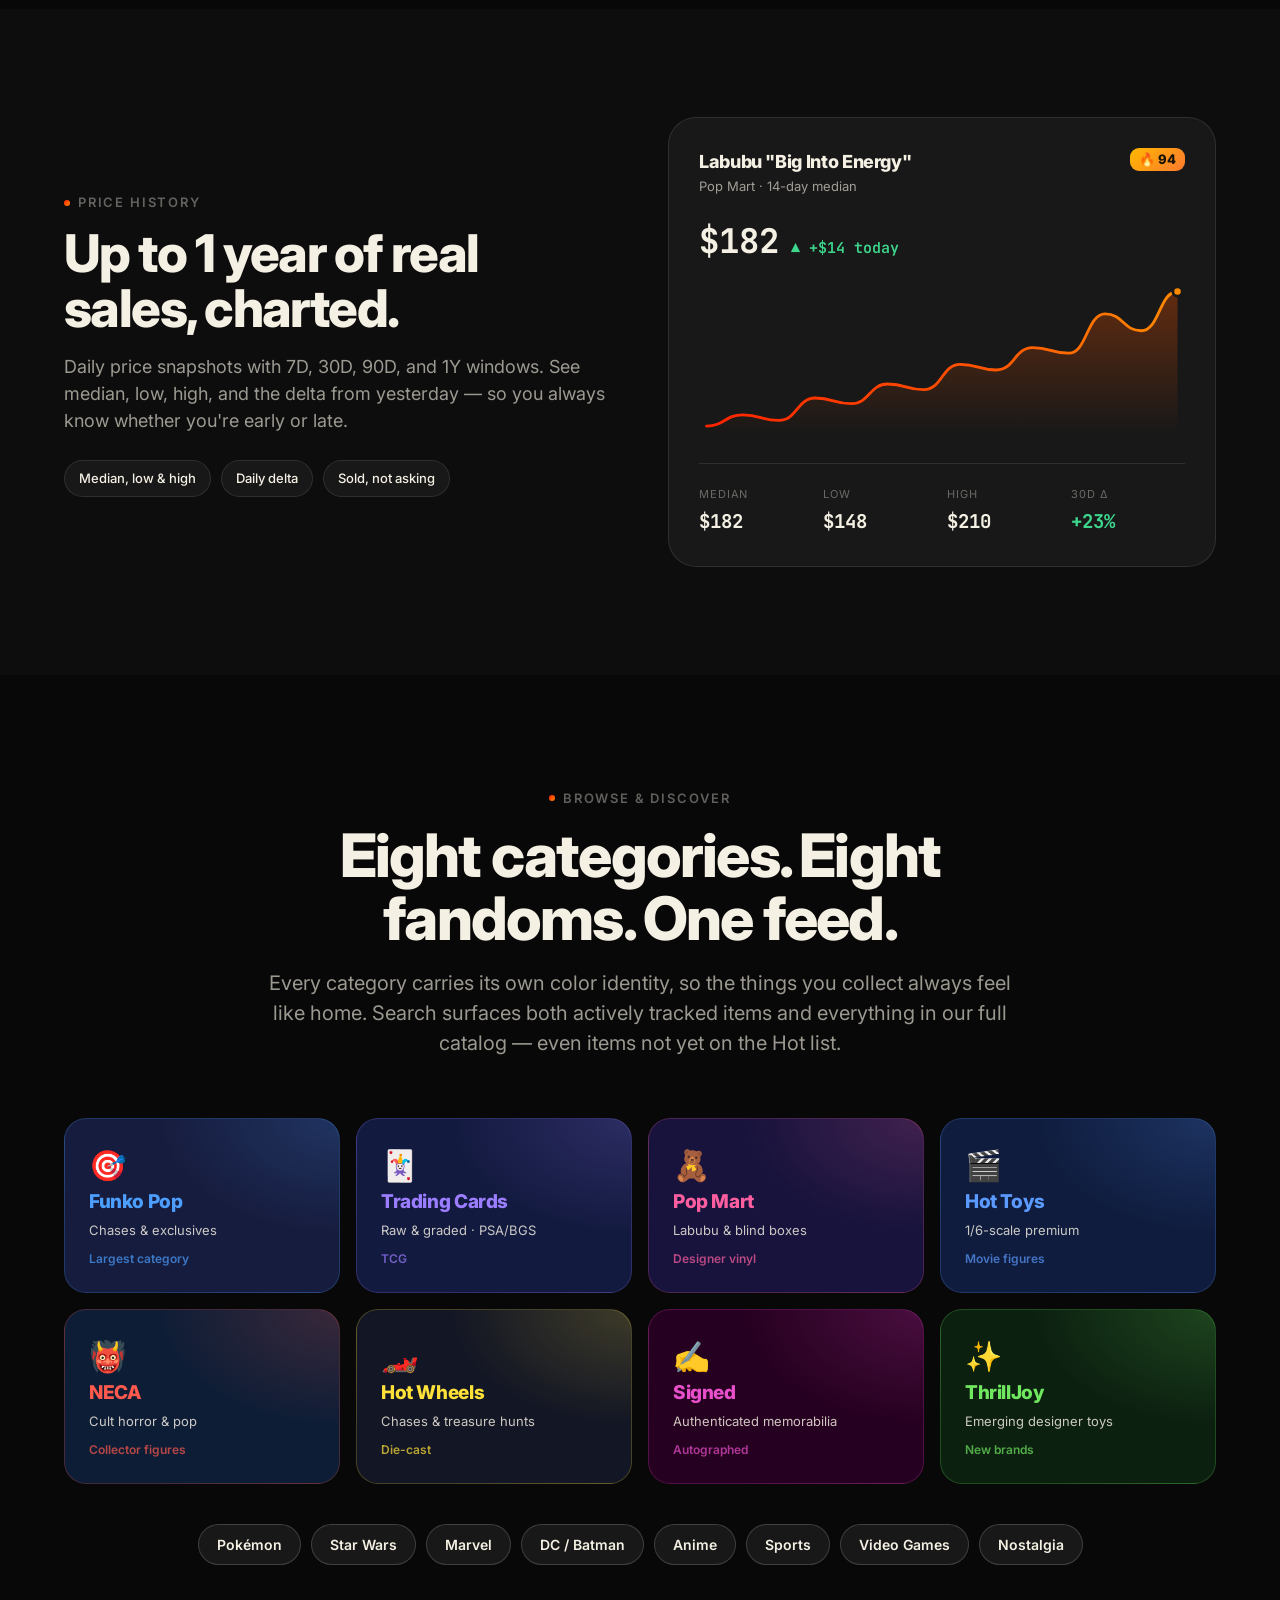
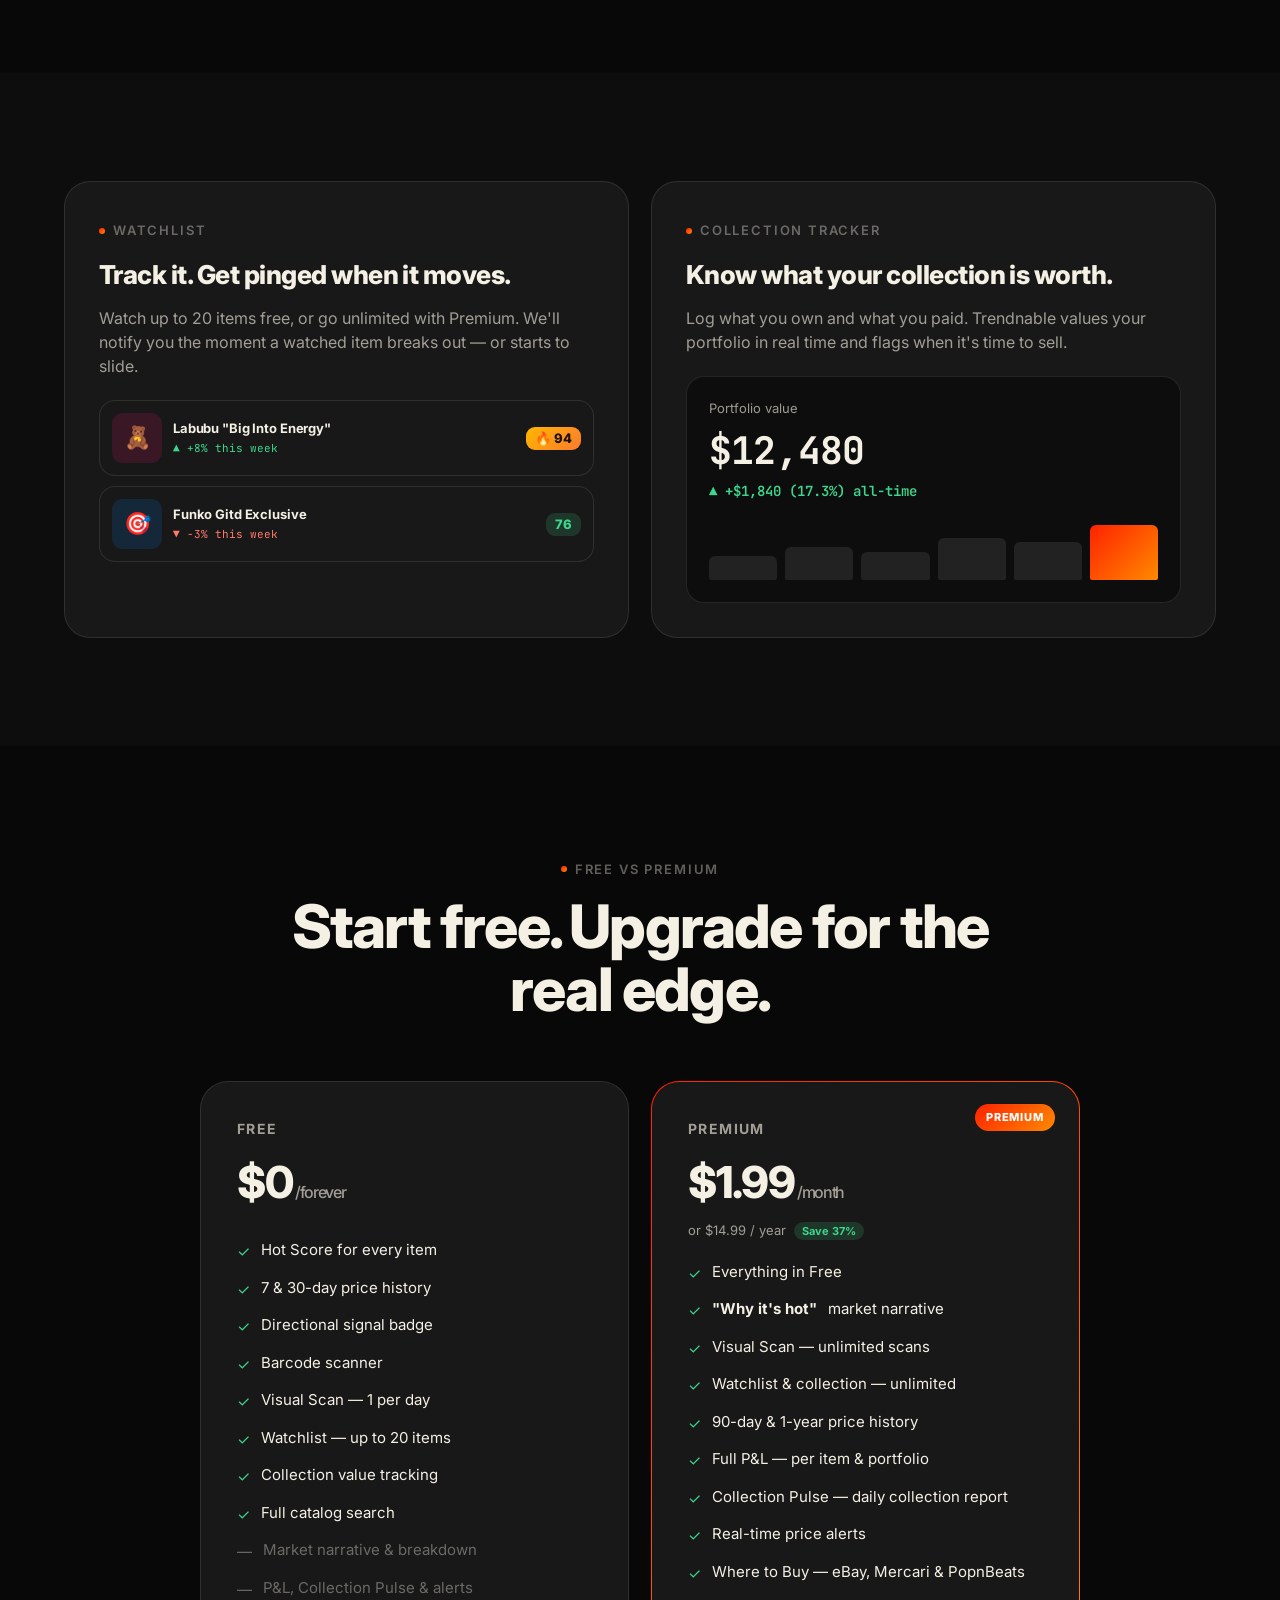
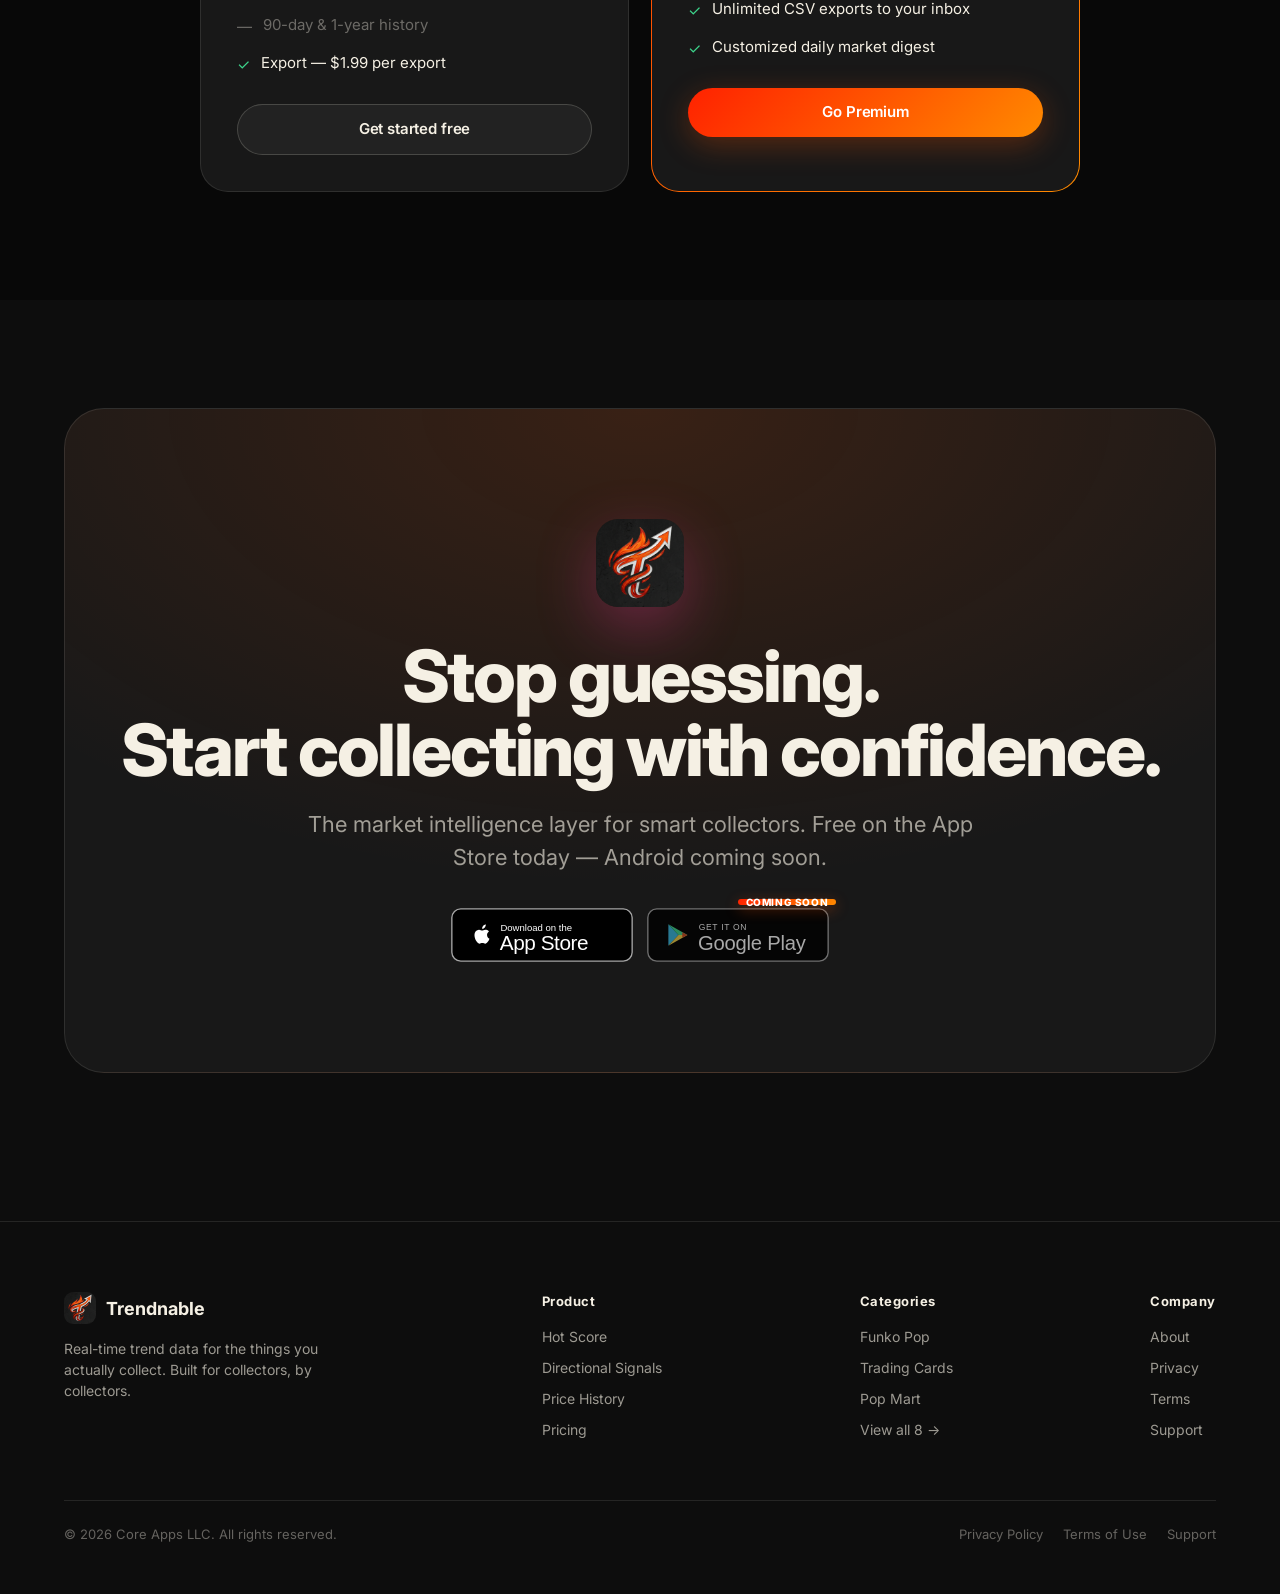
==== commit 53cdca63: "Add Meta Pixel with consent banner to all pages Pixel ID 1803693433972097. Loads only after visitor " ====
--- a/index.html
+++ b/index.html
@@ -3,14 +3,22 @@
 <head>
 <meta charset="UTF-8" />
 <meta name="viewport" content="width=device-width, initial-scale=1.0" />
-<title>Trendnable — Market intelligence for serious collectors</title>
-<meta name="description" content="Real-time price trends, demand signals, and market momentum across the collectibles you actually care about. Know what's hot before other collectors." />
+<title>Trendnable — Collectibles Price Tracker for Funko Pop, Trading Cards & More</title>
+<meta name="description" content="Track real-time prices for Funko Pop, Trading Cards, Pop Mart & more. Hot Scores, AI signals, price history & alerts — the data edge for serious collectors. Free on iOS." />
+<link rel="canonical" href="https://trendnable.app/" />
+<meta name="robots" content="index, follow, max-snippet:-1, max-image-preview:large, max-video-preview:-1" />
+<meta name="theme-color" content="#FF5500" />
 <link rel="icon" href="assets/trendnable-logo.png" />
 <link rel="apple-touch-icon" href="assets/trendnable-logo.png" />
-<meta property="og:title" content="Trendnable — Market intelligence for collectors" />
-<meta property="og:description" content="Real-time price trends, demand signals, and market momentum. Know what's hot before other collectors." />
-<meta property="og:image" content="assets/trendnable-logo.png" />
+<meta property="og:type" content="website" />
+<meta property="og:url" content="https://trendnable.app/" />
+<meta property="og:title" content="Trendnable — Collectibles Price Tracker for Funko Pop & Trading Cards" />
+<meta property="og:description" content="Track real-time prices for Funko Pop, Trading Cards, Pop Mart & more. Hot Scores, AI signals, and price history — the data edge for serious collectors." />
+<meta property="og:image" content="https://trendnable.app/assets/trendnable-logo.png" />
 <meta name="twitter:card" content="summary_large_image" />
+<meta name="twitter:title" content="Trendnable — Collectibles Price Tracker for Funko Pop & Trading Cards" />
+<meta name="twitter:description" content="Track real-time prices for Funko Pop, Trading Cards, Pop Mart & more. Hot Scores, AI signals, and price history — the data edge for serious collectors." />
+<meta name="twitter:image" content="https://trendnable.app/assets/trendnable-logo.png" />
 <link rel="preconnect" href="https://fonts.googleapis.com" />
 <link rel="preconnect" href="https://fonts.gstatic.com" crossorigin />
 <link href="https://fonts.googleapis.com/css2?family=Inter:wght@400;500;600;700;800;900&family=Fraunces:ital,opsz,wght@1,9..144,400;1,9..144,500;1,9..144,600&family=JetBrains+Mono:wght@400;500;600;700&display=swap" rel="stylesheet" />
@@ -24,6 +32,82 @@
 
   gtag('config', 'G-7GNBG8F42K');
 </script>
+<script>
+(function () {
+  var PIXEL_ID = '1803693433972097';
+  var KEY = 'tn_cookie_consent'; // 'granted' | 'denied'
+
+  function loadPixel() {
+    if (window.fbq) return;
+    !function(f,b,e,v,n,t,s){if(f.fbq)return;n=f.fbq=function(){n.callMethod?
+    n.callMethod.apply(n,arguments):n.queue.push(arguments)};if(!f._fbq)f._fbq=n;
+    n.push=n;n.loaded=!0;n.version='2.0';n.queue=[];t=b.createElement(e);t.async=!0;
+    t.src=v;s=b.getElementsByTagName(e)[0];s.parentNode.insertBefore(t,s)}(window,
+    document,'script','https://connect.facebook.net/en_US/fbevents.js');
+    fbq('init', PIXEL_ID);
+    fbq('track', 'PageView');
+  }
+
+  function fixStoreLinks() {
+    var links = document.querySelectorAll('a[href*="apps.apple.com/es/"]');
+    for (var i = 0; i < links.length; i++) {
+      links[i].href = links[i].href.replace('apps.apple.com/es/', 'apps.apple.com/us/');
+    }
+  }
+
+  function trackStoreClicks() {
+    document.addEventListener('click', function (e) {
+      var a = e.target.closest && e.target.closest('a[href*="apps.apple.com"]');
+      if (!a) return;
+      if (window.fbq) fbq('trackCustom', 'AppStoreClick', { location: a.className || 'link' });
+      if (window.gtag) gtag('event', 'app_store_click', { link_class: a.className || 'link' });
+    }, true);
+  }
+
+  function showBanner() {
+    var el = document.createElement('div');
+    el.id = 'tn-cookie-banner';
+    el.setAttribute('role', 'dialog');
+    el.setAttribute('aria-label', 'Cookie notice');
+    el.innerHTML =
+      '<span>We use cookies to measure how people find Trendnable. ' +
+      '<a href="/privacy" style="color:inherit;text-decoration:underline">Privacy</a></span>' +
+      '<span><button type="button" data-consent="denied">Decline</button>' +
+      '<button type="button" data-consent="granted">Accept</button></span>';
+    var css = document.createElement('style');
+    css.textContent =
+      '#tn-cookie-banner{position:fixed;left:16px;right:16px;bottom:16px;z-index:9999;' +
+      'display:flex;gap:16px;justify-content:space-between;align-items:center;flex-wrap:wrap;' +
+      'background:#161617;color:#e6e3df;border:1px solid #333;border-radius:12px;padding:14px 18px;' +
+      'font:14px/1.4 system-ui,sans-serif;max-width:720px;margin:0 auto}' +
+      '#tn-cookie-banner button{margin-left:8px;padding:8px 14px;border-radius:8px;border:1px solid #444;' +
+      'background:transparent;color:#e6e3df;cursor:pointer;font:inherit}' +
+      '#tn-cookie-banner button[data-consent=granted]{background:#ff5c1e;border-color:#ff5c1e;color:#fff}';
+    document.head.appendChild(css);
+    document.body.appendChild(el);
+    el.addEventListener('click', function (e) {
+      var b = e.target.closest('button[data-consent]');
+      if (!b) return;
+      localStorage.setItem(KEY, b.getAttribute('data-consent'));
+      el.remove();
+      if (b.getAttribute('data-consent') === 'granted') loadPixel();
+    });
+  }
+
+  function init() {
+    fixStoreLinks();
+    trackStoreClicks();
+    var consent = localStorage.getItem(KEY);
+    if (consent === 'granted') loadPixel();
+    else if (consent !== 'denied') showBanner();
+  }
+
+  if (document.readyState === 'loading') document.addEventListener('DOMContentLoaded', init);
+  else init();
+})();
+</script>
+<noscript><img height="1" width="1" style="display:none"
+  src="https://www.facebook.com/tr?id=1803693433972097&ev=PageView&noscript=1"/></noscript>
 <script type="application/ld+json">
 [
   {
@@ -36,6 +120,7 @@
     "logo": "https://trendnable.app/assets/trendnable-logo.png",
     "description": "Market intelligence for collectors. Real-time Hot Scores, directional signals, and price history for Funko Pop, Trading Cards, Pop Mart, Hot Toys, NECA, Hot Wheels, and more.",
     "screenshot": "https://trendnable.app/assets/screens/hot.png",
+    "downloadUrl": "https://apps.apple.com/us/app/trendnable/id6770157811",
     "offers": [
       {
         "@type": "Offer",
@@ -144,7 +229,7 @@
       <button class="theme-toggle" id="themeToggle" aria-label="Toggle theme">
         <svg id="themeIcon" width="16" height="16" viewBox="0 0 24 24" fill="none" stroke="currentColor" stroke-width="2" stroke-linecap="round" stroke-linejoin="round"><circle cx="12" cy="12" r="4"></circle><path d="M12 2v2M12 20v2M4.9 4.9l1.4 1.4M17.7 17.7l1.4 1.4M2 12h2M20 12h2M4.9 19.1l1.4-1.4M17.7 6.3l1.4-1.4"></path></svg>
       </button>
-      <a href="https://apps.apple.com/es/app/trendnable/id6770157811" class="btn btn-primary btn-sm" target="_blank" rel="noopener">Get the app</a>
+      <a href="https://apps.apple.com/us/app/trendnable/id6770157811" class="btn btn-primary btn-sm" target="_blank" rel="noopener">Get the app</a>
     </div>
   </div>
 </nav>
@@ -161,7 +246,7 @@
     <h1 class="reveal in d1" id="heroHeadline">Know what's <span class="grad-text">hot</span> before other collectors.</h1>
     <p class="sub reveal in d2">Real-time price trends, demand signals, and market momentum across the collectibles you actually care about. Trendnable gives collectors the data edge to collect smart.</p>
     <div class="store-badges reveal in d3">
-      <a href="https://apps.apple.com/es/app/trendnable/id6770157811" class="store-img" aria-label="Download on the App Store" target="_blank" rel="noopener">
+      <a href="https://apps.apple.com/us/app/trendnable/id6770157811" class="store-img" aria-label="Download on the App Store" target="_blank" rel="noopener">
         <img src="assets/app-store-badge.svg" alt="Download on the App Store" />
       </a>
       <span class="store-img soon" aria-label="Android coming soon to Google Play">
@@ -416,7 +501,7 @@
           <li class="off"><span class="ck">—</span> 90-day &amp; 1-year history</li>
           <li><span class="ck" style="color:var(--pos)">✓</span> Export — $1.99 per export</li>
         </ul>
-        <a href="https://apps.apple.com/es/app/trendnable/id6770157811" class="btn btn-ghost" style="margin-top:28px; width:100%; justify-content:center;" target="_blank" rel="noopener">Get started free</a>
+        <a href="https://apps.apple.com/us/app/trendnable/id6770157811" class="btn btn-ghost" style="margin-top:28px; width:100%; justify-content:center;" target="_blank" rel="noopener">Get started free</a>
       </div>
       <div class="plan premium reveal d1">
         <div class="badge-prem">Premium</div>
@@ -436,7 +521,7 @@
           <li><span class="ck" style="color:var(--pos)">✓</span> Unlimited CSV exports to your inbox</li>
           <li><span class="ck" style="color:var(--pos)">✓</span> Customized daily market digest</li>
         </ul>
-        <a href="https://apps.apple.com/es/app/trendnable/id6770157811" class="btn btn-primary" style="margin-top:28px; width:100%; justify-content:center;" target="_blank" rel="noopener">Go Premium</a>
+        <a href="https://apps.apple.com/us/app/trendnable/id6770157811" class="btn btn-primary" style="margin-top:28px; width:100%; justify-content:center;" target="_blank" rel="noopener">Go Premium</a>
       </div>
     </div>
   </div>
@@ -450,7 +535,7 @@
       <h2 style="margin-top:26px;">Stop guessing.<br/>Start collecting with confidence.</h2>
       <p>The market intelligence layer for smart collectors. Free on the App Store today — Android coming soon.</p>
       <div class="store-badges" style="margin-top:34px;">
-        <a href="https://apps.apple.com/es/app/trendnable/id6770157811" class="store-img" aria-label="Download on the App Store" target="_blank" rel="noopener">
+        <a href="https://apps.apple.com/us/app/trendnable/id6770157811" class="store-img" aria-label="Download on the App Store" target="_blank" rel="noopener">
           <img src="assets/app-store-badge.svg" alt="Download on the App Store" />
         </a>
         <span class="store-img soon" aria-label="Android coming soon to Google Play">
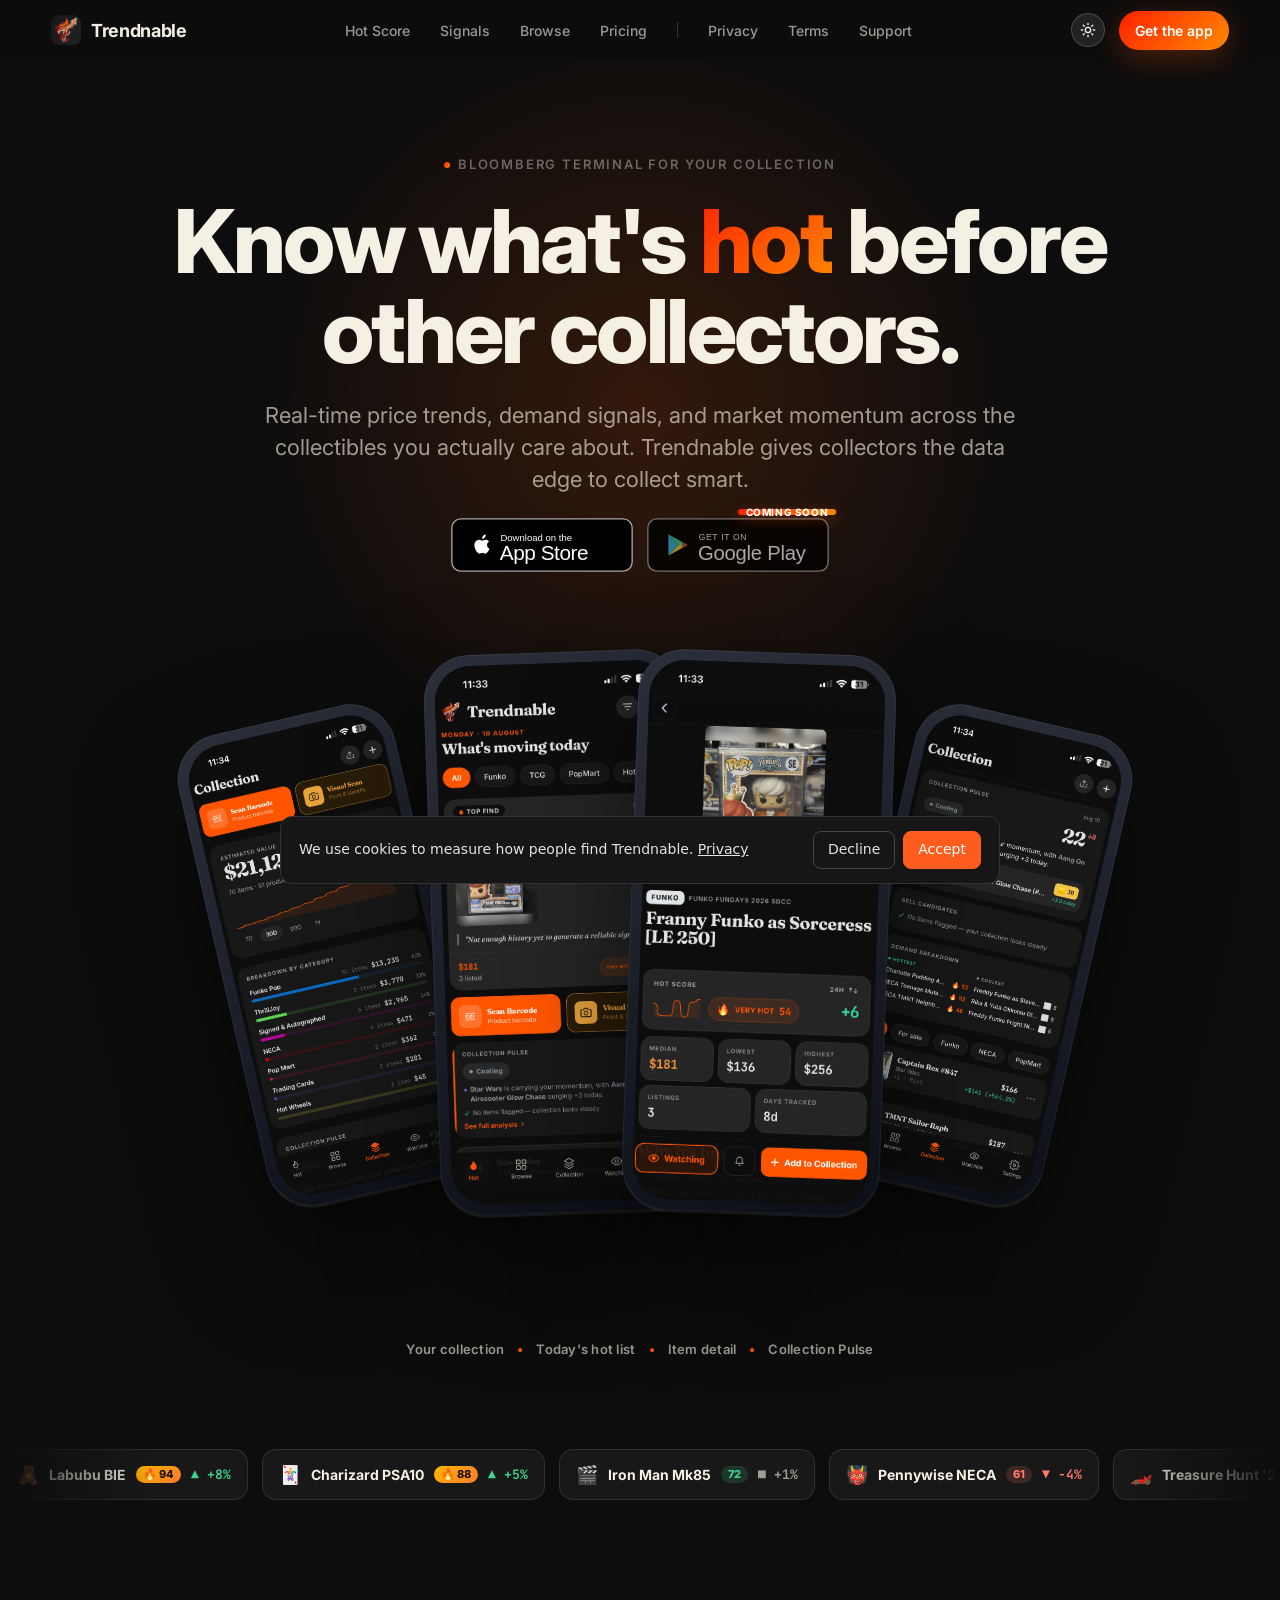
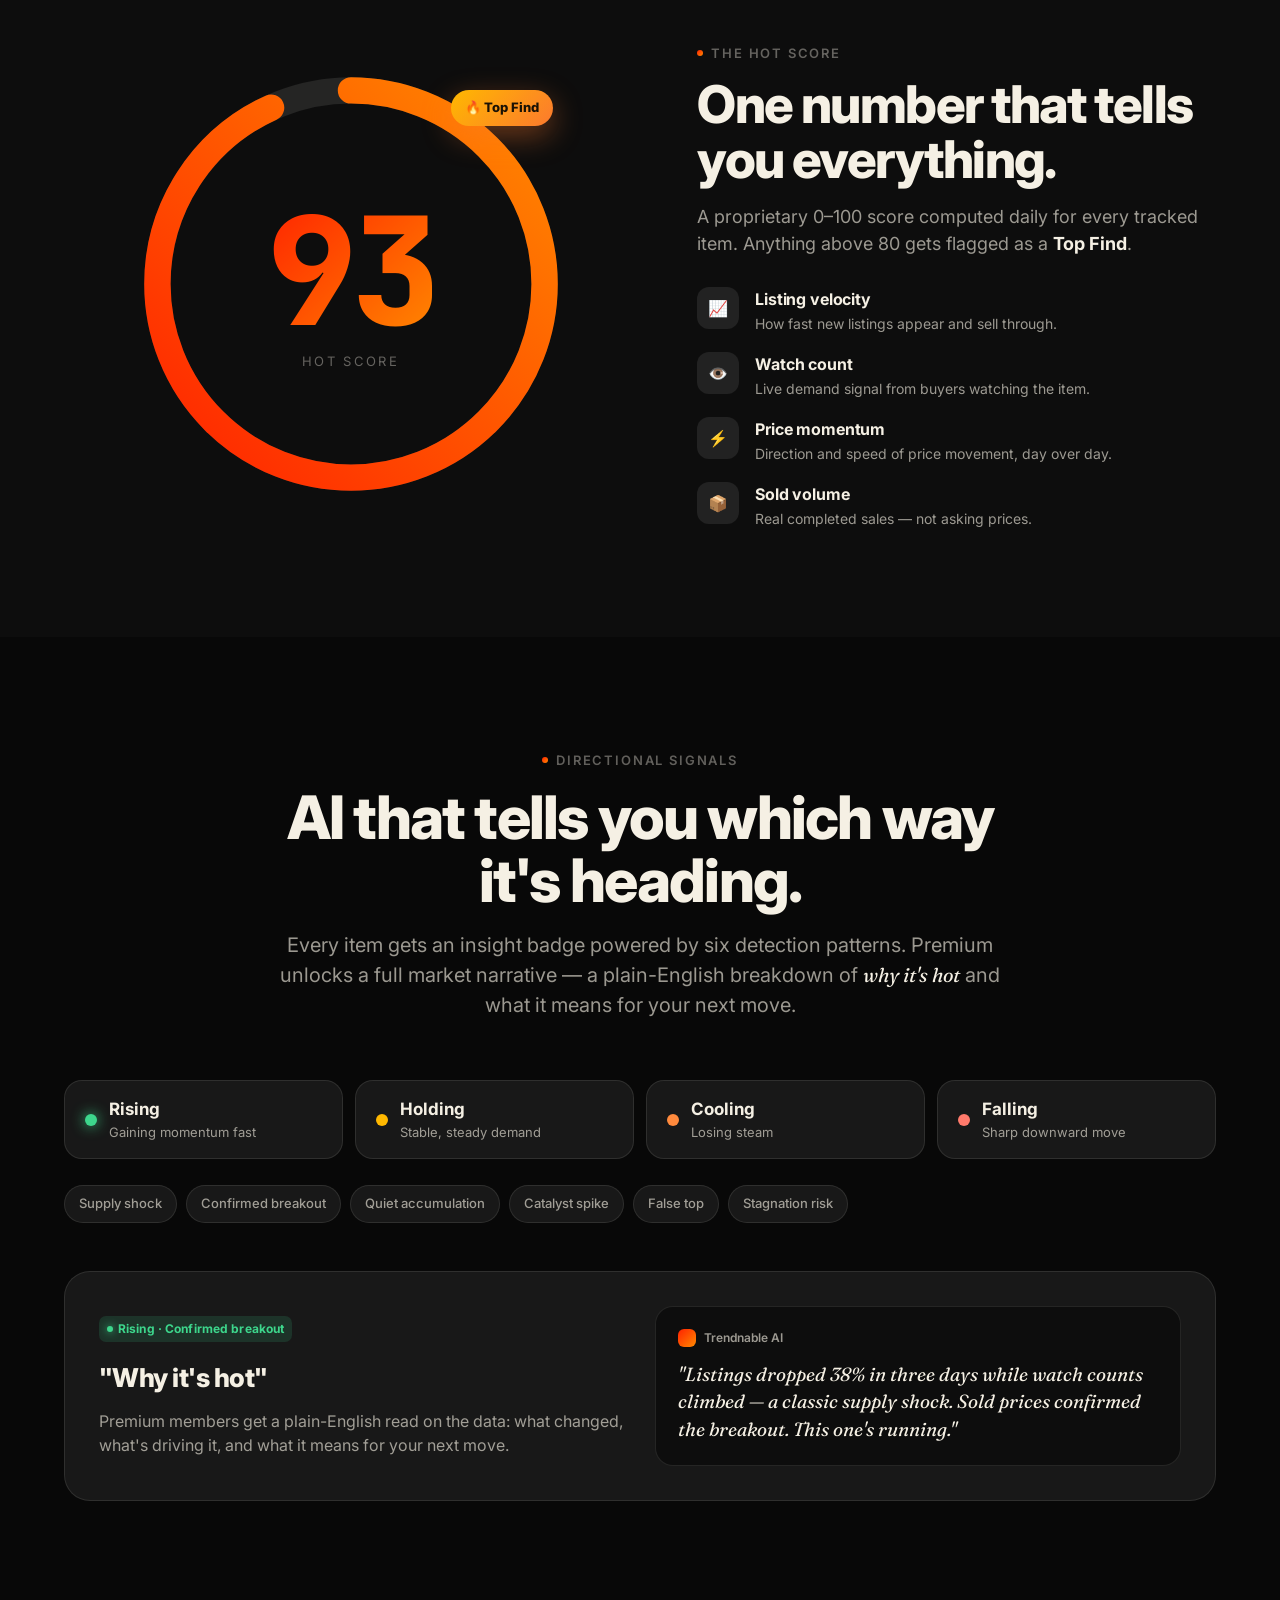
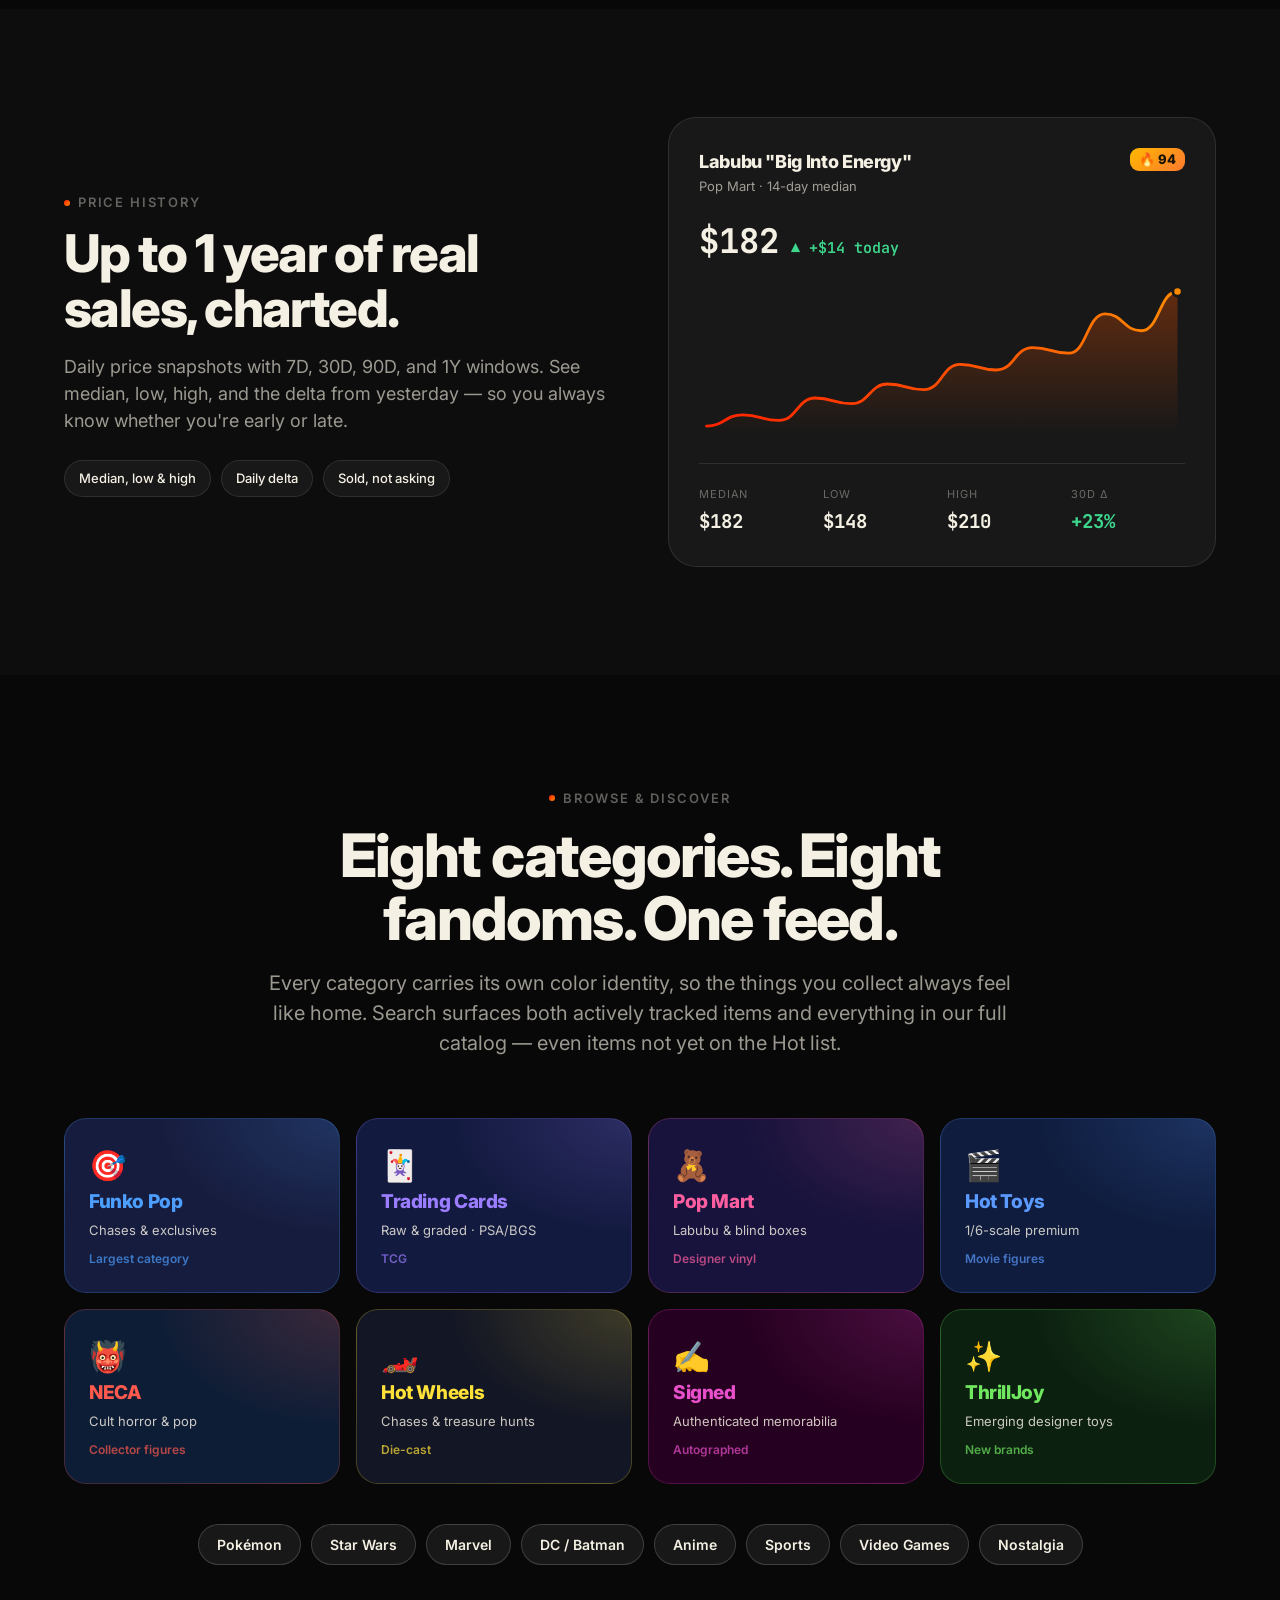
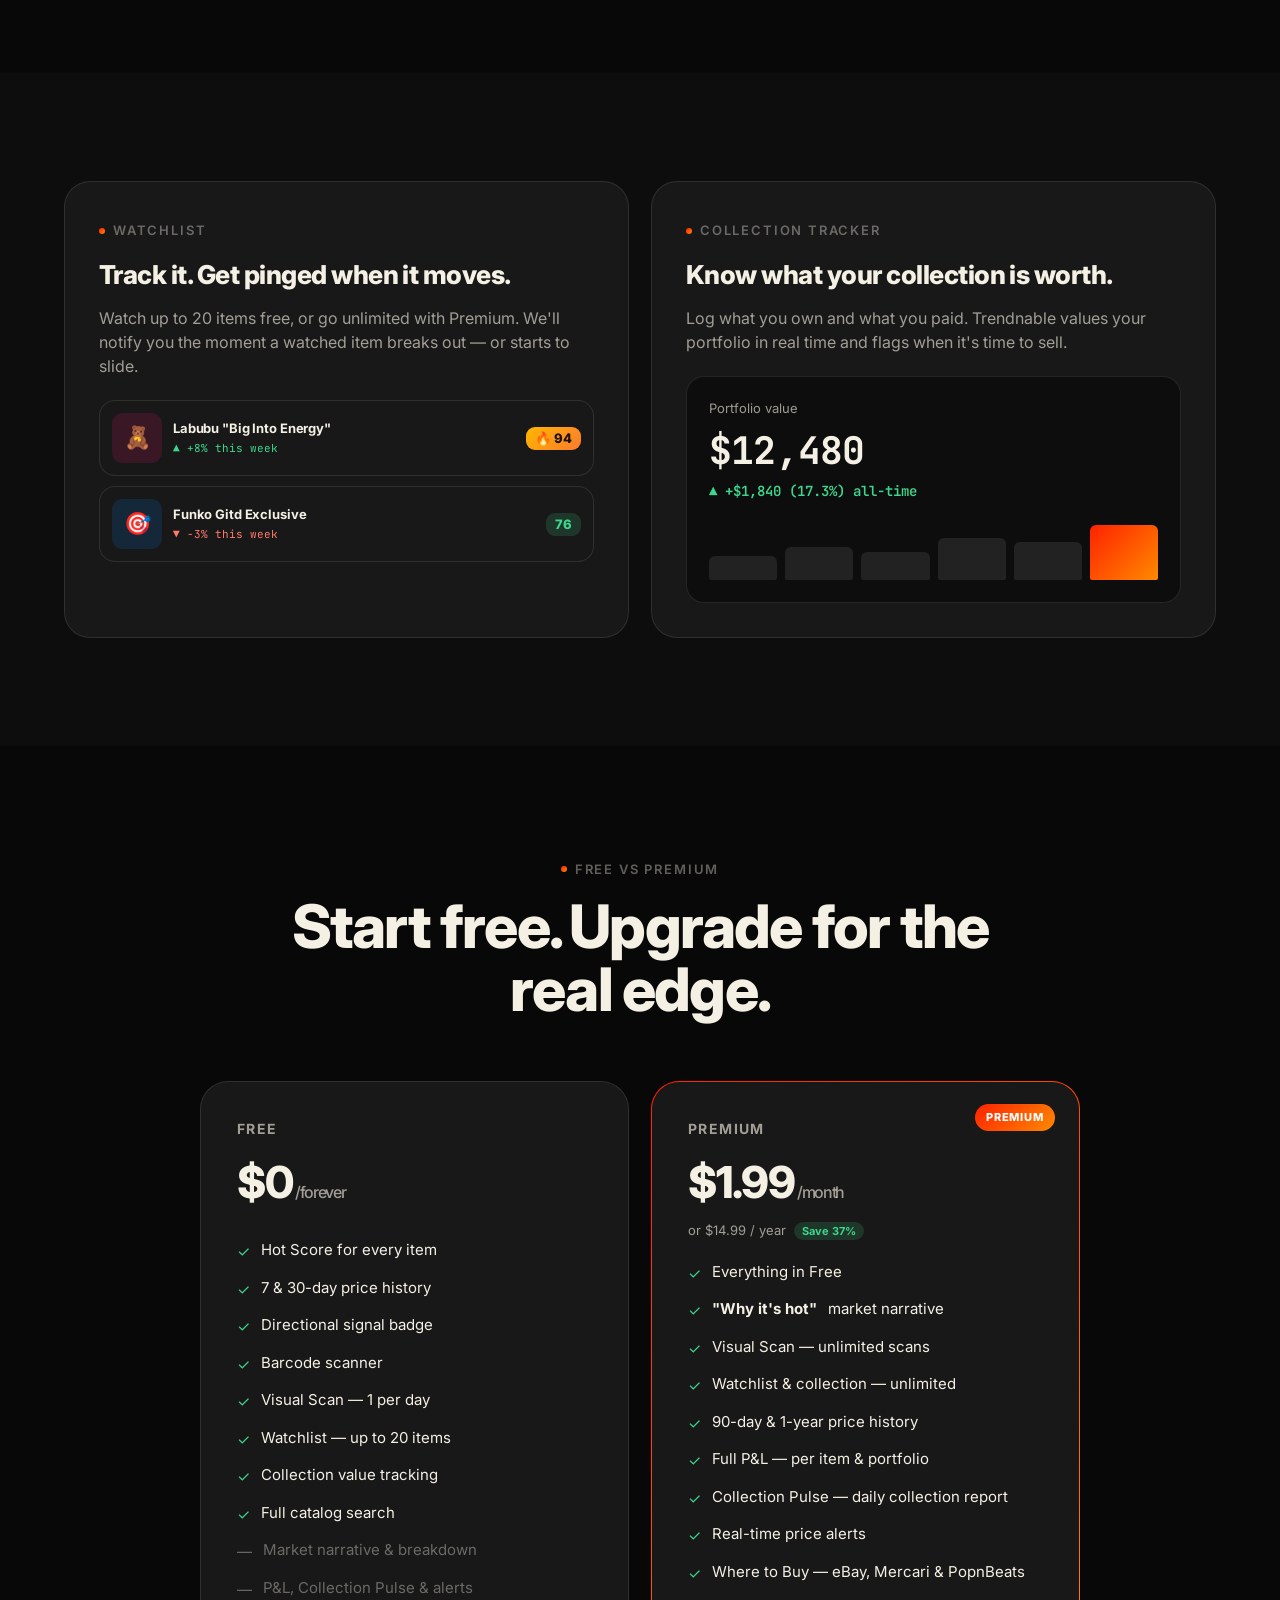
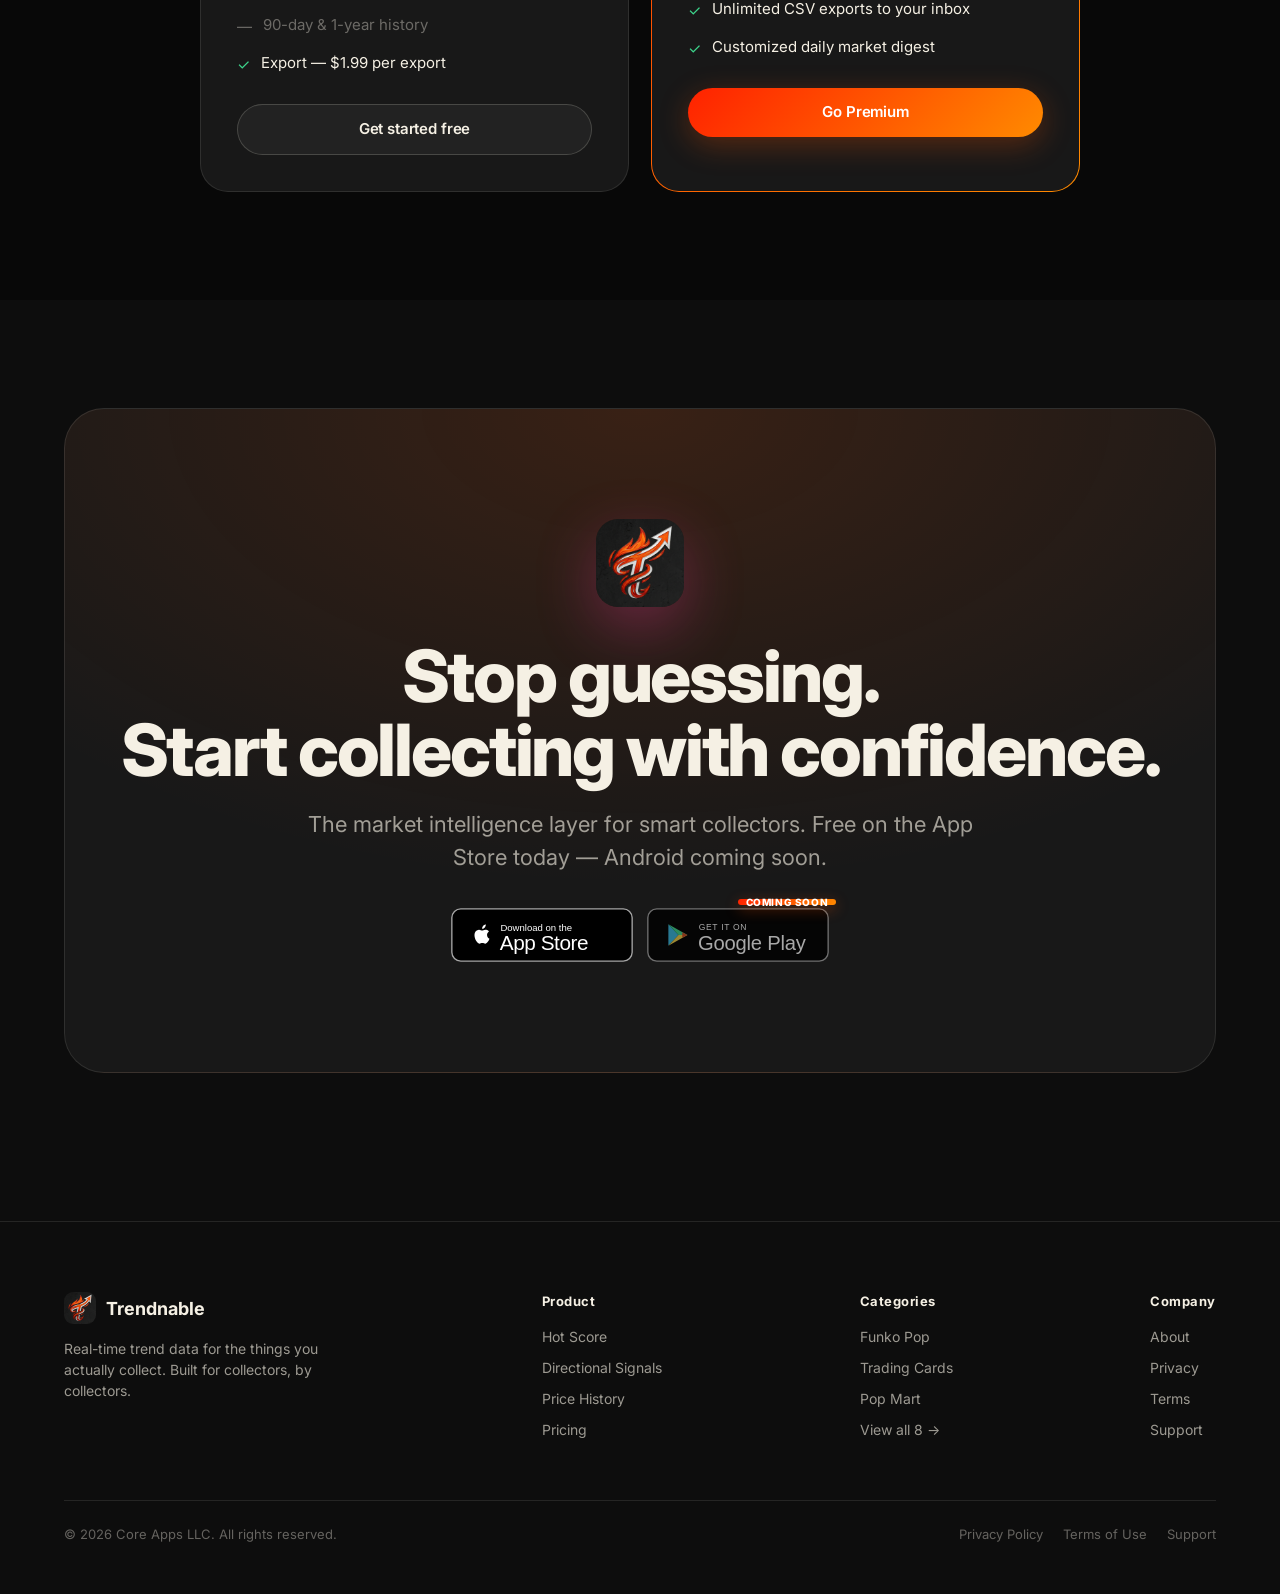
==== commit 884946db: "Update Meta Pixel: App Analytics campaign token injection for Meta ads Visitors landing with utm_sou" ====
--- a/index.html
+++ b/index.html
@@ -48,10 +48,31 @@
     fbq('track', 'PageView');
   }
 
+  // Apple App Analytics campaign tokens. Only appended when the visitor arrived
+  // from a Meta ad (utm_source=meta), so organic installs stay untagged.
+  var APPLE_PT = '101830132';
+  var CT_KEY = 'tn_apple_ct';
+
+  function rememberCampaign() {
+    var q = new URLSearchParams(location.search);
+    if (q.get('utm_source') === 'meta') {
+      sessionStorage.setItem(CT_KEY, 'meta_' + (q.get('utm_campaign') || 'unknown'));
+    }
+  }
+
   function fixStoreLinks() {
-    var links = document.querySelectorAll('a[href*="apps.apple.com/es/"]');
+    var ct = sessionStorage.getItem(CT_KEY);
+    var links = document.querySelectorAll('a[href*="apps.apple.com"]');
     for (var i = 0; i < links.length; i++) {
-      links[i].href = links[i].href.replace('apps.apple.com/es/', 'apps.apple.com/us/');
+      var a = links[i];
+      a.href = a.href.replace('apps.apple.com/es/', 'apps.apple.com/us/');
+      if (ct && a.href.indexOf('pt=') === -1) {
+        var u = new URL(a.href);
+        u.searchParams.set('pt', APPLE_PT);
+        u.searchParams.set('ct', ct.slice(0, 40));
+        u.searchParams.set('mt', '8');
+        a.href = u.toString();
+      }
     }
   }
 
@@ -95,6 +116,7 @@
   }
 
   function init() {
+    rememberCampaign();
     fixStoreLinks();
     trackStoreClicks();
     var consent = localStorage.getItem(KEY);
